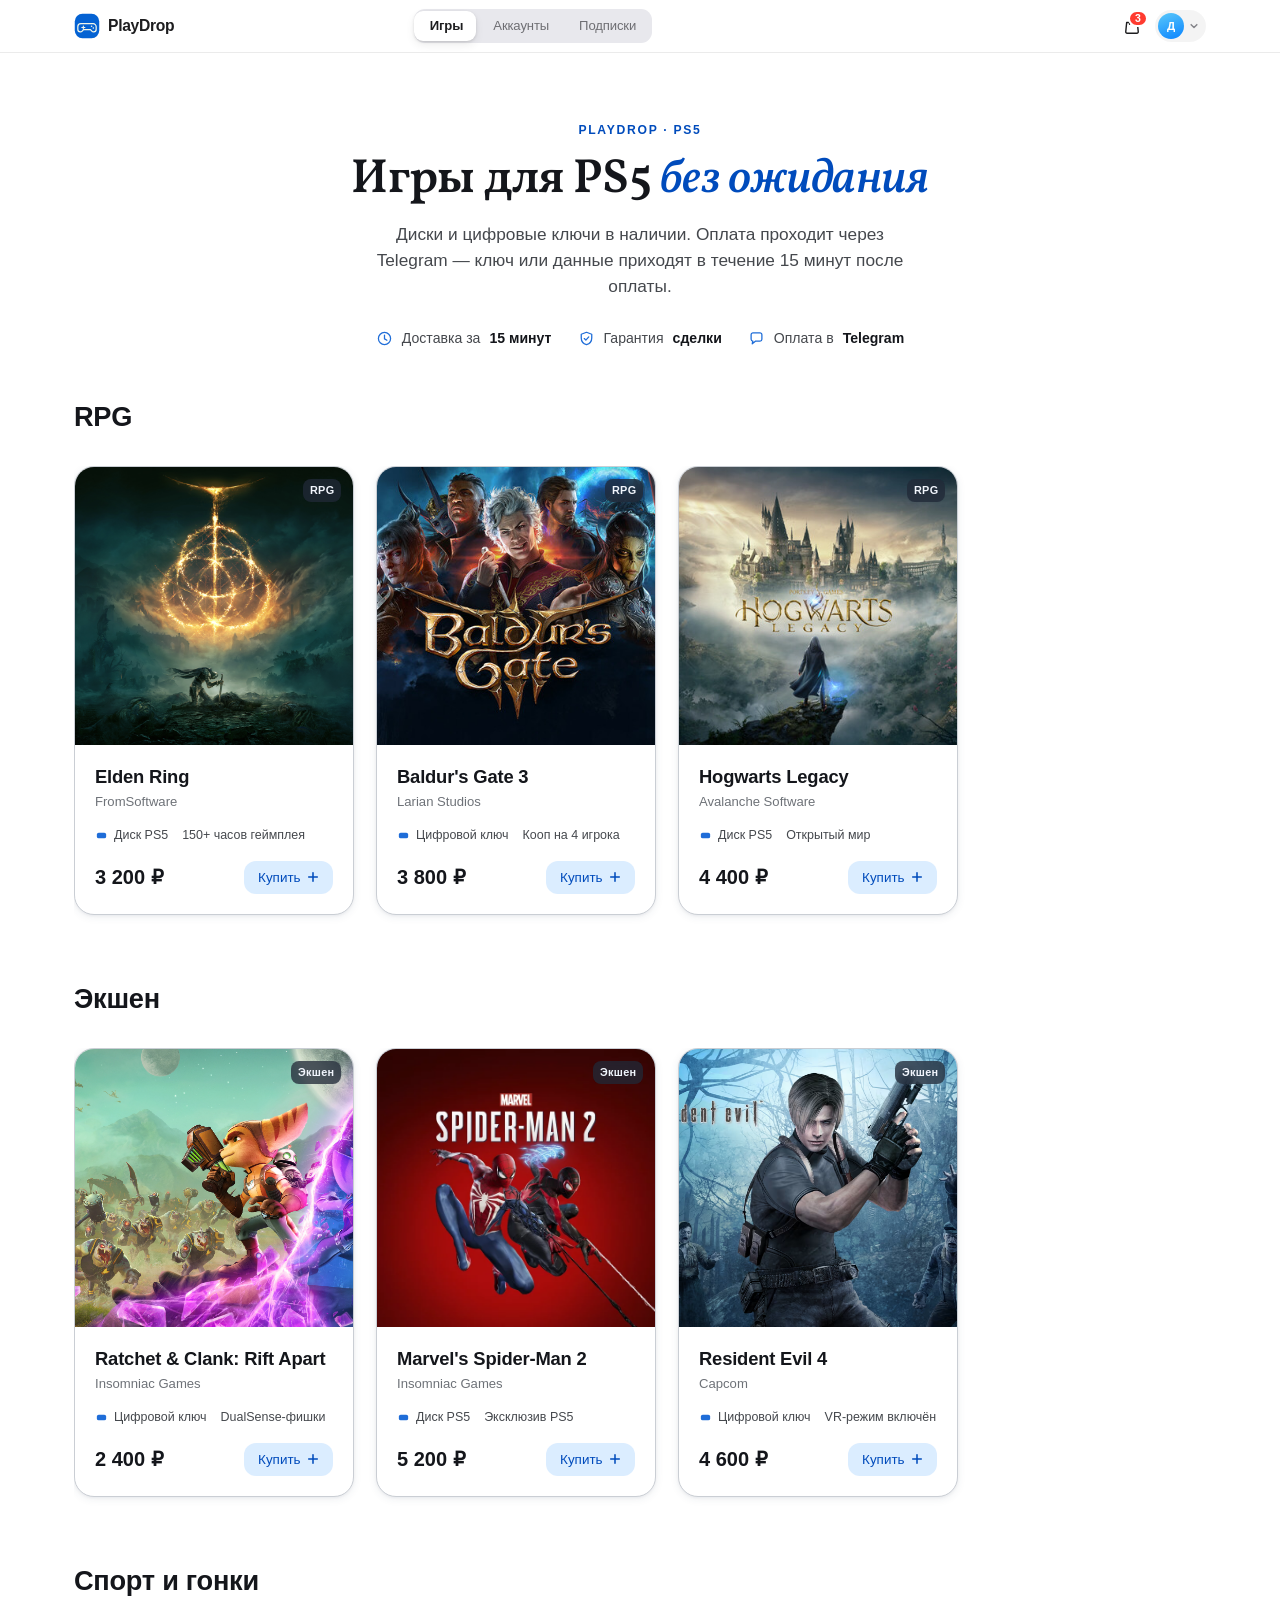
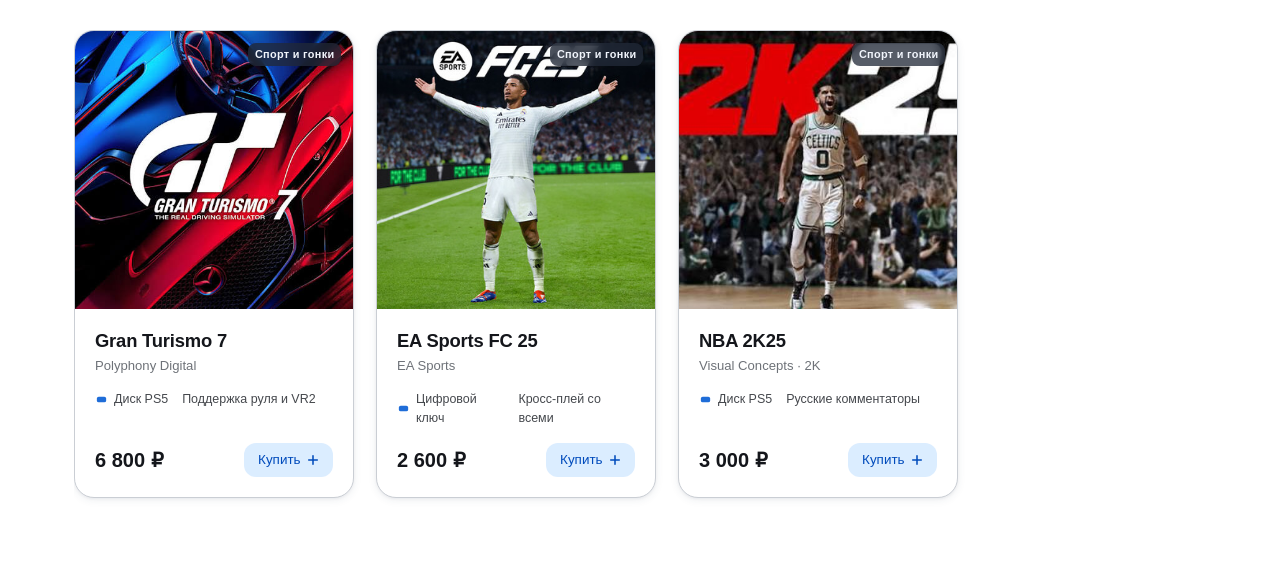
==== index.html @ cb1abe08 "Add section header to games tab" ====
<!doctype html>
<html lang="ru">
<head>
<meta charset="utf-8">
<meta name="viewport" content="width=device-width, initial-scale=1">
<title>PlayDrop · Игры для PS5 без ожидания</title>
<meta name="description" content="PlayDrop — магазин лицензионных игр для PS5. Ключ или диск в течение 15 минут после оплаты, уведомления о скидках в вишлисте, гарантия возврата 14 дней.">
<meta name="theme-color" content="#ffffff">
<meta name="color-scheme" content="light">
<meta name="viewport" content="width=device-width, initial-scale=1.0, maximum-scale=1.0, user-scalable=no">
<meta name="tg:viewport" content="width=device-width, initial-scale=1.0, maximum-scale=1.0, user-scalable=no">
<link rel="preconnect" href="https://fonts.googleapis.com">
<link rel="preconnect" href="https://fonts.gstatic.com" crossorigin>
<link href="https://fonts.googleapis.com/css2?family=Vollkorn:ital,wght@0,400;0,500;0,600;0,700;0,800;1,400;1,500;1,600&family=Hanken+Grotesk:wght@400;500;600;700;800&display=swap" rel="stylesheet">
<script src="https://telegram.org/js/telegram-web-app.js"></script>
<link rel="stylesheet" href="css/main.css">
<script>document.documentElement.classList.add('js')</script>
</head>
<body>

<!-- TOP BAR -->
<header class="navbar" id="topbar">
  <div class="navbar-inner">
    <a class="brand" href="#games">
      <svg class="brand-mark" width="30" height="30" viewBox="0 0 34 34" fill="none"><use href="#i-playdrop-0"/></svg>
      <span class="brand-name">PlayDrop</span>
    </a>

    <nav class="seg" aria-label="Разделы">
      <span class="seg-thumb" id="segThumb" aria-hidden="true"></span>
      <a href="#games" class="seg-opt is-on">Игры</a>
      <a href="#accounts" class="seg-opt">Аккаунты</a>
      <a href="#subscriptions" class="seg-opt">Подписки</a>
    </nav>

    <div class="navbar-actions">
      <button class="icon-btn" id="cartBtn" type="button" aria-label="Корзина" aria-expanded="false">
        <svg width="20" height="20" viewBox="0 0 24 24" fill="none"><use href="#i-nav-bag"/></svg>
        <span class="icon-badge" id="navCartCount">0</span>
      </button>
      <button class="avatar-btn" id="profileBtn" type="button" aria-label="Профиль" aria-expanded="false">
        <span class="avatar" id="navAvatar">—</span>
        <span class="avatar-caret" aria-hidden="true"><svg width="10" height="10" viewBox="0 0 12 12" fill="none"><use href="#i-nav-chevron"/></svg></span>
      </button>
    </div>
  </div>
</header>

<div class="scrim" id="scrim" aria-hidden="true"></div>

<!-- CART DRAWER -->
<aside class="drawer" id="cartDrawer" role="dialog" aria-modal="true" aria-label="Корзина" aria-hidden="true">
  <div class="drawer-head">
    <h2 class="drawer-title">Корзина</h2>
    <button class="icon-btn sm" id="cartClose" type="button" aria-label="Закрыть корзину">
      <svg width="16" height="16" viewBox="0 0 16 16" fill="none"><use href="#i-nav-x"/></svg>
    </button>
  </div>
  <div class="drawer-body">
    <div class="cart-list" id="cartList"></div>
  </div>
  <div class="drawer-foot">
    <div class="sum-row"><span>Товары <span id="sumCount"></span></span><span class="sr-v" id="sumSubtotal"></span></div>
    <div class="sum-row"><span>Комиссия сервиса</span><span class="sr-v" id="sumTax"></span></div>
    <div class="sum-divider"></div>
    <div class="sum-total"><span class="st-l">Итого</span><span class="st-v" id="sumTotal"></span></div>
    <button class="apple-btn" id="checkoutBtn" type="button">Оплатить</button>
    <p class="drawer-note">Оплата проходит через Telegram. Ключ или данные аккаунта придут в течение 15 минут.</p>
  </div>
</aside>

<!-- PROFILE SHEET -->
<aside class="sheet" id="profileSheet" role="dialog" aria-label="Профиль" aria-hidden="true">
  <div class="sheet-card">
    <div class="sheet-head">
      <span class="avatar lg" id="pfAvatar">—</span>
      <div class="sheet-id">
        <div class="sheet-name" id="pfName">Игрок</div>
        <div class="sheet-user" id="pfUsername">@username</div>
        <span class="pill-demo" id="pfDemo" hidden>Демо-режим</span>
      </div>
      <button class="icon-btn sm" id="profileClose" type="button" aria-label="Закрыть профиль">
        <svg width="16" height="16" viewBox="0 0 16 16" fill="none"><use href="#i-nav-x"/></svg>
      </button>
    </div>

    <div class="pf-tgid">
      <span class="pf-tg-l">Telegram ID</span>
      <b class="pf-tg-v" id="pfTgid">—</b>
    </div>
    <p class="pf-note" id="pfNote">Профиль создан автоматически по вашему Telegram ID — регистрация не нужна.</p>

    <div class="pf-grid">
      <div class="pf-cell"><span class="pf-cl">Заказы</span><b class="pf-cv" id="pfOrders">0</b></div>
      <div class="pf-cell"><span class="pf-cl">Избранное</span><b class="pf-cv" id="pfWish">0</b></div>
      <div class="pf-cell"><span class="pf-cl">Баланс</span><b class="pf-cv" id="pfBalance">0 ₽</b></div>
    </div>

    <div class="pf-menu">
      <button class="pf-row" type="button" data-pf="orders">
        <span class="pf-ic"><svg width="18" height="18" viewBox="0 0 24 24" fill="none"><use href="#i-nav-box"/></svg></span>
        <span class="pf-rt">Мои заказы</span>
        <svg class="pf-ch" width="14" height="14" viewBox="0 0 12 12" fill="none"><use href="#i-nav-chevron"/></svg>
      </button>
      <button class="pf-row" type="button" data-pf="wishlist">
        <span class="pf-ic"><svg width="18" height="18" viewBox="0 0 24 24" fill="none"><use href="#i-nav-heart"/></svg></span>
        <span class="pf-rt">Избранное</span>
        <span class="pf-badge" id="pfWishBadge">0</span>
        <svg class="pf-ch" width="14" height="14" viewBox="0 0 12 12" fill="none"><use href="#i-nav-chevron"/></svg>
      </button>
      <button class="pf-row" type="button" data-pf="settings">
        <span class="pf-ic"><svg width="18" height="18" viewBox="0 0 24 24" fill="none"><use href="#i-nav-gear"/></svg></span>
        <span class="pf-rt">Настройки</span>
        <svg class="pf-ch" width="14" height="14" viewBox="0 0 12 12" fill="none"><use href="#i-nav-chevron"/></svg>
      </button>
    </div>
  </div>
</aside>

<svg xmlns="http://www.w3.org/2000/svg" aria-hidden="true" style="display:none">
  <symbol id="i-playdrop-0" viewBox="0 0 34 34">
    <rect x="1" y="1" width="32" height="32" rx="10" fill="oklch(0.52 0.19 258)"/>
    <path d="M9 14c-2.2 0-4 1.8-4 4v3.3c0 1.9 1.5 3.4 3.3 3.4.9 0 1.8-.4 2.4-1.1l1.8-1.9h9l1.8 1.9c.6.7 1.5 1.1 2.4 1.1 1.8 0 3.3-1.5 3.3-3.4V18c0-2.2-1.8-4-4-4H9z" fill="none" stroke="oklch(0.97 0.02 120)" stroke-width="1.6" stroke-linejoin="round"/>
    <path d="M12.2 17v4M10.2 19h4" stroke="oklch(0.97 0.02 120)" stroke-width="1.4" stroke-linecap="round"/>
    <circle cx="23" cy="17.3" r="1" fill="oklch(0.97 0.02 120)"/>
    <circle cx="25.3" cy="19.6" r="1" fill="oklch(0.97 0.02 120)"/>
  </symbol>
  <symbol id="i-playdrop-1" viewBox="0 0 18 18">
    <circle cx="5.5" cy="5.5" r="2.3" fill="currentColor"/>
    <circle cx="12.5" cy="12.5" r="2.3" fill="currentColor"/>
    <path d="M13 4L4 14" stroke="currentColor" stroke-width="1.6" stroke-linecap="round"/>
  </symbol>
  <symbol id="i-playdrop-2" viewBox="0 0 14 14">
    <path d="M2 7l3.5 3.5L12 3" stroke="currentColor" stroke-width="2" stroke-linecap="round" stroke-linejoin="round"/>
  </symbol>
  <symbol id="i-playdrop-3" viewBox="0 0 14 14">
    <rect x="2" y="4" width="10" height="6" rx="2" fill="currentColor"/>
  </symbol>
  <symbol id="i-playdrop-4" viewBox="0 0 14 14">
    <circle cx="7" cy="7" r="2.6" fill="currentColor"/>
  </symbol>
  <symbol id="i-playdrop-5" viewBox="0 0 14 14">
    <path d="M7 2v10M2 7h10" stroke="currentColor" stroke-width="1.8" stroke-linecap="round"/>
  </symbol>
  <symbol id="i-playdrop-6" viewBox="0 0 14 14">
    <path d="M3 3l8 8M11 3l-8 8" stroke="currentColor" stroke-width="1.6" stroke-linecap="round"/>
  </symbol>

  <!-- SUBSCRIPTION LOGOS -->
  <symbol id="i-sub-essential" viewBox="0 0 48 48">
    <defs>
      <linearGradient id="g-sub-essential" x1="6" y1="4" x2="42" y2="44" gradientUnits="userSpaceOnUse">
        <stop offset="0" stop-color="#4aa3ff"/><stop offset="1" stop-color="#0a55cf"/>
      </linearGradient>
    </defs>
    <rect x="2" y="2" width="44" height="44" rx="13" fill="url(#g-sub-essential)"/>
    <path d="M21 13.5h6V21h7.5v6H27v7.5h-6V27h-7.5v-6H21z" fill="#fff"/>
  </symbol>

  <symbol id="i-sub-extra" viewBox="0 0 48 48">
    <defs>
      <linearGradient id="g-sub-extra" x1="6" y1="4" x2="42" y2="44" gradientUnits="userSpaceOnUse">
        <stop offset="0" stop-color="#37b3ff"/><stop offset="1" stop-color="#5b2bdb"/>
      </linearGradient>
    </defs>
    <rect x="2" y="2" width="44" height="44" rx="13" fill="url(#g-sub-extra)"/>
    <rect x="13" y="27" width="6.5" height="9" rx="3.25" fill="#fff" opacity=".62"/>
    <rect x="20.75" y="21" width="6.5" height="15" rx="3.25" fill="#fff" opacity=".84"/>
    <rect x="28.5" y="13" width="6.5" height="23" rx="3.25" fill="#fff"/>
  </symbol>

  <symbol id="i-sub-deluxe" viewBox="0 0 48 48">
    <defs>
      <linearGradient id="g-sub-deluxe" x1="6" y1="4" x2="42" y2="44" gradientUnits="userSpaceOnUse">
        <stop offset="0" stop-color="#8b5cf6"/><stop offset="1" stop-color="#c026a3"/>
      </linearGradient>
    </defs>
    <rect x="2" y="2" width="44" height="44" rx="13" fill="url(#g-sub-deluxe)"/>
    <path d="M22 11.5c.75 6.1 4.2 9.55 10.3 10.3-6.1.75-9.55 4.2-10.3 10.3-.75-6.1-4.2-9.55-10.3-10.3 6.1-.75 9.55-4.2 10.3-10.3z" fill="#fff"/>
    <path d="M35.5 26.5c.4 2.85 1.95 4.4 4.8 4.8-2.85.4-4.4 1.95-4.8 4.8-.4-2.85-1.95-4.4-4.8-4.8 2.85-.4 4.4-1.95 4.8-4.8z" fill="#fff" opacity=".55"/>
  </symbol>

  <symbol id="i-sub-ea" viewBox="0 0 48 48">
    <rect x="2" y="2" width="44" height="44" rx="13" fill="#101215"/>
    <text x="24.5" y="30.5" text-anchor="middle" font-family="Arial, Helvetica, sans-serif" font-size="16" font-weight="900" font-style="italic" fill="#fff" letter-spacing="-.5">EA</text>
  </symbol>

  <!-- SUBSCRIPTION UI ICONS -->
  <symbol id="i-sub-check" viewBox="0 0 20 20">
    <path d="M4 10.6l3.9 3.9L16 5.9" stroke="currentColor" stroke-width="2.2" stroke-linecap="round" stroke-linejoin="round"/>
  </symbol>
  <symbol id="i-sub-clock" viewBox="0 0 24 24">
    <circle cx="12" cy="12" r="8.6" stroke="currentColor" stroke-width="1.8" fill="none"/>
    <path d="M12 7.2v5.2l3.4 2.1" stroke="currentColor" stroke-width="1.8" stroke-linecap="round" fill="none"/>
  </symbol>
  <symbol id="i-sub-refresh" viewBox="0 0 24 24">
    <path d="M19.4 12a7.4 7.4 0 1 1-2.5-5.5" stroke="currentColor" stroke-width="1.8" fill="none" stroke-linecap="round"/>
    <path d="M19.6 4.2v4.6H15" stroke="currentColor" stroke-width="1.8" fill="none" stroke-linecap="round" stroke-linejoin="round"/>
  </symbol>
  <symbol id="i-sub-shield" viewBox="0 0 24 24">
    <path d="M12 3.2l7.4 2.8v5.3c0 4.3-2.9 8.1-7.4 9.4-4.5-1.3-7.4-5.1-7.4-9.4V6z" stroke="currentColor" stroke-width="1.8" fill="none" stroke-linejoin="round"/>
    <path d="M8.9 12.1l2.2 2.2 4.1-4.5" stroke="currentColor" stroke-width="1.8" fill="none" stroke-linecap="round" stroke-linejoin="round"/>
  </symbol>
  <symbol id="i-sub-chat" viewBox="0 0 24 24">
    <path d="M4.4 6.6A2.6 2.6 0 0 1 7 4h10a2.6 2.6 0 0 1 2.6 2.6v6.6A2.6 2.6 0 0 1 17 15.8h-6.6L6 19.6l.7-3.8H7a2.6 2.6 0 0 1-2.6-2.6z" stroke="currentColor" stroke-width="1.8" fill="none" stroke-linejoin="round"/>
  </symbol>

  <!-- NAV / UI ICONS -->
  <symbol id="i-nav-bag" viewBox="0 0 24 24">
    <path d="M5.6 7.8h12.8l1.1 11.1a1.6 1.6 0 0 1-1.6 1.75H6.1a1.6 1.6 0 0 1-1.6-1.75z" stroke="currentColor" stroke-width="1.7" fill="none" stroke-linejoin="round"/>
    <path d="M9.1 10V6.9a2.9 2.9 0 0 1 5.8 0V10" stroke="currentColor" stroke-width="1.7" fill="none" stroke-linecap="round"/>
  </symbol>
  <symbol id="i-nav-chevron" viewBox="0 0 12 12">
    <path d="M2.6 4.4L6 7.8l3.4-3.4" stroke="currentColor" stroke-width="1.8" fill="none" stroke-linecap="round" stroke-linejoin="round"/>
  </symbol>
  <symbol id="i-nav-x" viewBox="0 0 16 16">
    <path d="M3.6 3.6l8.8 8.8M12.4 3.6l-8.8 8.8" stroke="currentColor" stroke-width="1.8" fill="none" stroke-linecap="round"/>
  </symbol>
  <symbol id="i-nav-box" viewBox="0 0 24 24">
    <path d="M20.2 8.1v7.8a1.6 1.6 0 0 1-.85 1.41l-6.55 3.4a1.6 1.6 0 0 1-1.6 0l-6.55-3.4a1.6 1.6 0 0 1-.85-1.41V8.1" stroke="currentColor" stroke-width="1.7" fill="none" stroke-linecap="round" stroke-linejoin="round"/>
    <path d="M3.9 7.6L11.25 4a1.6 1.6 0 0 1 1.6 0l7.35 3.6a.9.9 0 0 1 0 1.64L12.85 13a1.6 1.6 0 0 1-1.6 0L3.9 9.24a.9.9 0 0 1 0-1.64z" stroke="currentColor" stroke-width="1.7" fill="none" stroke-linejoin="round"/>
  </symbol>
  <symbol id="i-nav-heart" viewBox="0 0 24 24">
    <path d="M12 20s-7.6-4.5-7.6-9.4A4.2 4.2 0 0 1 12 8a4.2 4.2 0 0 1 7.6 2.6c0 4.9-7.6 9.4-7.6 9.4z" stroke="currentColor" stroke-width="1.7" fill="none" stroke-linejoin="round"/>
  </symbol>
  <symbol id="i-nav-gear" viewBox="0 0 24 24">
    <circle cx="12" cy="12" r="3.1" stroke="currentColor" stroke-width="1.7" fill="none"/>
    <path d="M19.1 14.6a1.5 1.5 0 0 0 .3 1.65l.05.05a1.8 1.8 0 1 1-2.55 2.55l-.05-.05a1.5 1.5 0 0 0-1.65-.3 1.5 1.5 0 0 0-.91 1.37v.13a1.8 1.8 0 1 1-3.6 0v-.07a1.5 1.5 0 0 0-.98-1.37 1.5 1.5 0 0 0-1.65.3l-.05.05A1.8 1.8 0 1 1 5.47 16.4l.05-.05a1.5 1.5 0 0 0 .3-1.65 1.5 1.5 0 0 0-1.37-.91H4.3a1.8 1.8 0 1 1 0-3.6h.07a1.5 1.5 0 0 0 1.37-.98 1.5 1.5 0 0 0-.3-1.65l-.05-.05A1.8 1.8 0 1 1 7.95 4.95l.05.05a1.5 1.5 0 0 0 1.65.3h.07a1.5 1.5 0 0 0 .91-1.37V3.8a1.8 1.8 0 1 1 3.6 0v.07a1.5 1.5 0 0 0 .91 1.37 1.5 1.5 0 0 0 1.65-.3l.05-.05a1.8 1.8 0 1 1 2.55 2.55l-.05.05a1.5 1.5 0 0 0-.3 1.65v.07a1.5 1.5 0 0 0 1.37.91h.13a1.8 1.8 0 1 1 0 3.6h-.07a1.5 1.5 0 0 0-1.37.91z" stroke="currentColor" stroke-width="1.6" fill="none" stroke-linejoin="round"/>
  </symbol>
</svg>
 
<!-- CATALOG -->
<section class="sec" id="catalog">
  <div class="wrap">

    <div class="sec-head center">
      <span class="sec-tag">PlayDrop · PS5</span>
      <h2>Игры для PS5 <em>без ожидания</em></h2>
      <p>Диски и цифровые ключи в наличии. Оплата проходит через Telegram — ключ или данные приходят в течение 15 минут после оплаты.</p>
      <div class="sec-meta">
        <span class="hm-item"><svg width="17" height="17" viewBox="0 0 24 24" fill="none"><use href="#i-sub-clock"/></svg>Доставка за <b>15 минут</b></span>
        <span class="hm-item"><svg width="17" height="17" viewBox="0 0 24 24" fill="none"><use href="#i-sub-shield"/></svg>Гарантия <b>сделки</b></span>
        <span class="hm-item"><svg width="17" height="17" viewBox="0 0 24 24" fill="none"><use href="#i-sub-chat"/></svg>Оплата в <b>Telegram</b></span>
      </div>
    </div>

    <!-- RPG -->
    <div class="genre-section">
      <h3 class="genre-title">RPG</h3>
      <div class="catalog-grid">
        <article class="pcard reveal" data-catlight="low">
          <div class="pcard-media"><img src="assets/images/games/Elden%20Ring.png" width="440" height="440" alt="Elden Ring" loading="lazy"><span class="light-badge">RPG</span></div>
          <div class="pcard-body">
            <h3>Elden Ring</h3><div class="pcard-latin">FromSoftware</div>
            <div class="pcard-spec"><span class="spec-bit"><svg width="13" height="13" viewBox="0 0 14 14" fill="none"><use href="#i-playdrop-3"/></svg>Диск PS5</span><span class="spec-bit">150+ часов геймплея</span></div>
            <div class="pcard-foot"><div class="price">3 200 ₽</div><button class="add-btn" data-add data-id="eldenring" data-name="Elden Ring" data-latin="FromSoftware" data-price="3200" data-img="eldenring" data-light="low">Купить <svg width="12" height="12" viewBox="0 0 14 14" fill="none"><use href="#i-playdrop-5"/></svg></button></div>
          </div>
        </article>
        <article class="pcard reveal" data-catlight="low">
          <div class="pcard-media"><img src="assets/images/games/Baldur's%20Gate3.png" width="440" height="440" alt="Baldur's Gate 3" loading="lazy"><span class="light-badge">RPG</span></div>
          <div class="pcard-body">
            <h3>Baldur's Gate 3</h3><div class="pcard-latin">Larian Studios</div>
            <div class="pcard-spec"><span class="spec-bit"><svg width="13" height="13" viewBox="0 0 14 14" fill="none"><use href="#i-playdrop-3"/></svg>Цифровой ключ</span><span class="spec-bit">Кооп на 4 игрока</span></div>
            <div class="pcard-foot"><div class="price">3 800 ₽</div><button class="add-btn" data-add data-id="baldursgate" data-name="Baldur's Gate 3" data-latin="Larian Studios" data-price="3800" data-img="baldursgate" data-light="low">Купить <svg width="12" height="12" viewBox="0 0 14 14" fill="none"><use href="#i-playdrop-5"/></svg></button></div>
          </div>
        </article>
        <article class="pcard reveal" data-catlight="low">
          <div class="pcard-media"><img src="assets/images/games/Hogwarts%20Legacy.png" width="440" height="440" alt="Hogwarts Legacy" loading="lazy"><span class="light-badge">RPG</span></div>
          <div class="pcard-body">
            <h3>Hogwarts Legacy</h3><div class="pcard-latin">Avalanche Software</div>
            <div class="pcard-spec"><span class="spec-bit"><svg width="13" height="13" viewBox="0 0 14 14" fill="none"><use href="#i-playdrop-3"/></svg>Диск PS5</span><span class="spec-bit">Открытый мир</span></div>
            <div class="pcard-foot"><div class="price">4 400 ₽</div><button class="add-btn" data-add data-id="hogwarts" data-name="Hogwarts Legacy" data-latin="Avalanche Software" data-price="4400" data-img="hogwarts" data-light="low">Купить <svg width="12" height="12" viewBox="0 0 14 14" fill="none"><use href="#i-playdrop-5"/></svg></button></div>
          </div>
        </article>
      </div>
    </div>
 
    <!-- Экшен -->
    <div class="genre-section">
      <h3 class="genre-title">Экшен</h3>
      <div class="catalog-grid">
      <article class="pcard reveal" data-catlight="medium">
        <div class="pcard-media"><img src="assets/images/games/Ratchet%20Clank.png" width="440" height="440" alt="Ratchet &amp; Clank: Rift Apart" loading="lazy"><span class="light-badge">Экшен</span></div>
        <div class="pcard-body">
          <h3>Ratchet &amp; Clank: Rift Apart</h3><div class="pcard-latin">Insomniac Games</div>
          <div class="pcard-spec"><span class="spec-bit"><svg width="13" height="13" viewBox="0 0 14 14" fill="none"><use href="#i-playdrop-3"/></svg>Цифровой ключ</span><span class="spec-bit">DualSense-фишки</span></div>
          <div class="pcard-foot"><div class="price">2 400 ₽</div><button class="add-btn" data-add data-id="riftapart" data-name="Ratchet &amp; Clank: Rift Apart" data-latin="Insomniac Games" data-price="2400" data-img="riftapart" data-light="medium">Купить <svg width="12" height="12" viewBox="0 0 14 14" fill="none"><use href="#i-playdrop-5"/></svg></button></div>
        </div>
      </article>
      <article class="pcard reveal" data-catlight="medium">
        <div class="pcard-media"><img src="assets/images/games/Spider-man%202.png" width="440" height="440" alt="Marvel's Spider-Man 2" loading="lazy"><span class="light-badge">Экшен</span></div>
        <div class="pcard-body">
          <h3>Marvel's Spider-Man 2</h3><div class="pcard-latin">Insomniac Games</div>
          <div class="pcard-spec"><span class="spec-bit"><svg width="13" height="13" viewBox="0 0 14 14" fill="none"><use href="#i-playdrop-3"/></svg>Диск PS5</span><span class="spec-bit">Эксклюзив PS5</span></div>
          <div class="pcard-foot"><div class="price">5 200 ₽</div><button class="add-btn" data-add data-id="spiderman" data-name="Marvel's Spider-Man 2" data-latin="Insomniac Games" data-price="5200" data-img="spiderman" data-light="medium">Купить <svg width="12" height="12" viewBox="0 0 14 14" fill="none"><use href="#i-playdrop-5"/></svg></button></div>
        </div>
      </article>
      <article class="pcard reveal" data-catlight="medium">
        <div class="pcard-media"><img src="assets/images/games/Resident-evil%204.png" width="440" height="440" alt="Resident Evil 4" loading="lazy"><span class="light-badge">Экшен</span></div>
        <div class="pcard-body">
          <h3>Resident Evil 4</h3><div class="pcard-latin">Capcom</div>
          <div class="pcard-spec"><span class="spec-bit"><svg width="13" height="13" viewBox="0 0 14 14" fill="none"><use href="#i-playdrop-3"/></svg>Цифровой ключ</span><span class="spec-bit">VR-режим включён</span></div>
          <div class="pcard-foot"><div class="price">4 600 ₽</div><button class="add-btn" data-add data-id="residentevil4" data-name="Resident Evil 4" data-latin="Capcom" data-price="4600" data-img="residentevil4" data-light="medium">Купить <svg width="12" height="12" viewBox="0 0 14 14" fill="none"><use href="#i-playdrop-5"/></svg></button></div>
        </div>
      </article>
      </div>
    </div>
 
    <!-- Спорт и гонки -->
    <div class="genre-section">
      <h3 class="genre-title">Спорт и гонки</h3>
      <div class="catalog-grid">
      <article class="pcard reveal" data-catlight="bright">
        <div class="pcard-media"><img src="assets/images/games/Gran-Turismo%207.png" width="440" height="440" alt="Gran Turismo 7" loading="lazy"><span class="light-badge">Спорт и гонки</span></div>
        <div class="pcard-body">
          <h3>Gran Turismo 7</h3><div class="pcard-latin">Polyphony Digital</div>
          <div class="pcard-spec"><span class="spec-bit"><svg width="13" height="13" viewBox="0 0 14 14" fill="none"><use href="#i-playdrop-3"/></svg>Диск PS5</span><span class="spec-bit">Поддержка руля и VR2</span></div>
          <div class="pcard-foot"><div class="price">6 800 ₽</div><button class="add-btn" data-add data-id="granturismo" data-name="Gran Turismo 7" data-latin="Polyphony Digital" data-price="6800" data-img="granturismo" data-light="bright">Купить <svg width="12" height="12" viewBox="0 0 14 14" fill="none"><use href="#i-playdrop-5"/></svg></button></div>
        </div>
      </article>
      <article class="pcard reveal" data-catlight="bright">
        <div class="pcard-media"><img src="assets/images/games/Fc%2025.png" width="440" height="440" alt="EA Sports FC 25" loading="lazy"><span class="light-badge">Спорт и гонки</span></div>
        <div class="pcard-body">
          <h3>EA Sports FC 25</h3><div class="pcard-latin">EA Sports</div>
          <div class="pcard-spec"><span class="spec-bit"><svg width="13" height="13" viewBox="0 0 14 14" fill="none"><use href="#i-playdrop-3"/></svg>Цифровой ключ</span><span class="spec-bit">Кросс-плей со всеми</span></div>
          <div class="pcard-foot"><div class="price">2 600 ₽</div><button class="add-btn" data-add data-id="eafc25" data-name="EA Sports FC 25" data-latin="EA Sports" data-price="2600" data-img="eafc25" data-light="bright">Купить <svg width="12" height="12" viewBox="0 0 14 14" fill="none"><use href="#i-playdrop-5"/></svg></button></div>
        </div>
      </article>
      <article class="pcard reveal" data-catlight="bright">
        <div class="pcard-media"><img src="assets/images/games/NBA%202K25.png" width="440" height="440" alt="NBA 2K25" loading="lazy"><span class="light-badge">Спорт и гонки</span></div>
        <div class="pcard-body">
          <h3>NBA 2K25</h3><div class="pcard-latin">Visual Concepts · 2K</div>
          <div class="pcard-spec"><span class="spec-bit"><svg width="13" height="13" viewBox="0 0 14 14" fill="none"><use href="#i-playdrop-3"/></svg>Диск PS5</span><span class="spec-bit">Русские комментаторы</span></div>
          <div class="pcard-foot"><div class="price">3 000 ₽</div><button class="add-btn" data-add data-id="nba2k25" data-name="NBA 2K25" data-latin="Visual Concepts" data-price="3000" data-img="nba2k25" data-light="bright">Купить <svg width="12" height="12" viewBox="0 0 14 14" fill="none"><use href="#i-playdrop-5"/></svg></button></div>
        </div>
      </article>
      </div>
    </div>
  </div>
</section>

<!-- ACCOUNTS -->
<section class="sec" id="accounts" hidden>
  <div class="wrap">
    <div class="sec-head center">
      <h2>Аккаунты PS5</h2>
      <p>Чистые аккаунты PS5 без игр. Мгновенная доставка данных после оплаты.</p>
    </div>

    <!-- Индия -->
    <div class="country-section">
      <div class="country-header">
        <span class="country-flag">🇮🇳</span>
        <h3 class="country-title">Индия</h3>
        <span class="country-badge">Лучшие цены</span>
      </div>
      <div class="catalog-grid">
        <article class="pcard reveal" data-country="india" data-kind="Аккаунт">
          <div class="pcard-media">
            <div class="account-icon">🎮</div>
            <span class="account-badge">Чистый аккаунт</span>
          </div>
          <div class="pcard-body">
            <h3>Премиум аккаунт</h3>
            <div class="pcard-latin">Без игр</div>
            <div class="pcard-spec">
              <span class="spec-bit"><svg width="13" height="13" viewBox="0 0 14 14" fill="none"><use href="#i-playdrop-4"/></svg>Основной аккаунт</span>
              <span class="spec-bit">Без бана</span>
            </div>
            <div class="pcard-foot">
              <div class="price">1 200 ₽</div>
              <button class="add-btn" data-add data-id="india-premium" data-name="Премиум аккаунт Индия" data-latin="Без игр" data-price="1200" data-img="eldenring" data-country="india" data-kind="Аккаунт">Купить <svg width="12" height="12" viewBox="0 0 14 14" fill="none"><use href="#i-playdrop-5"/></svg></button>
            </div>
          </div>
        </article>
        <article class="pcard reveal" data-country="india" data-kind="Аккаунт">
          <div class="pcard-media">
            <div class="account-icon">🎮</div>
            <span class="account-badge">Чистый аккаунт</span>
          </div>
          <div class="pcard-body">
            <h3>Стандарт аккаунт</h3>
            <div class="pcard-latin">Без игр</div>
            <div class="pcard-spec">
              <span class="spec-bit"><svg width="13" height="13" viewBox="0 0 14 14" fill="none"><use href="#i-playdrop-4"/></svg>Основной аккаунт</span>
              <span class="spec-bit">Гарантия 30 дней</span>
            </div>
            <div class="pcard-foot">
              <div class="price">800 ₽</div>
              <button class="add-btn" data-add data-id="india-standard" data-name="Стандарт аккаунт Индия" data-latin="Без игр" data-price="800" data-img="spiderman" data-country="india" data-kind="Аккаунт">Купить <svg width="12" height="12" viewBox="0 0 14 14" fill="none"><use href="#i-playdrop-5"/></svg></button>
            </div>
          </div>
        </article>
      </div>
    </div>

    <!-- США -->
    <div class="country-section">
      <div class="country-header">
        <span class="country-flag">🇺🇸</span>
        <h3 class="country-title">США</h3>
        <span class="country-badge">Максимальный выбор</span>
      </div>
      <div class="catalog-grid">
        <article class="pcard reveal" data-country="usa" data-kind="Аккаунт">
          <div class="pcard-media">
            <div class="account-icon">🎮</div>
            <span class="account-badge">Чистый аккаунт</span>
          </div>
          <div class="pcard-body">
            <h3>Ультима аккаунт</h3>
            <div class="pcard-latin">Без игр</div>
            <div class="pcard-spec">
              <span class="spec-bit"><svg width="13" height="13" viewBox="0 0 14 14" fill="none"><use href="#i-playdrop-4"/></svg>Основной аккаунт</span>
              <span class="spec-bit">PS Plus Extra</span>
            </div>
            <div class="pcard-foot">
              <div class="price">2 500 ₽</div>
              <button class="add-btn" data-add data-id="usa-ultima" data-name="Ультима аккаунт США" data-latin="Без игр" data-price="2500" data-img="baldursgate" data-country="usa" data-kind="Аккаунт">Купить <svg width="12" height="12" viewBox="0 0 14 14" fill="none"><use href="#i-playdrop-5"/></svg></button>
            </div>
          </div>
        </article>
        <article class="pcard reveal" data-country="usa" data-kind="Аккаунт">
          <div class="pcard-media">
            <div class="account-icon">🎮</div>
            <span class="account-badge">Чистый аккаунт</span>
          </div>
          <div class="pcard-body">
            <h3>Профи аккаунт</h3>
            <div class="pcard-latin">Без игр</div>
            <div class="pcard-spec">
              <span class="spec-bit"><svg width="13" height="13" viewBox="0 0 14 14" fill="none"><use href="#i-playdrop-4"/></svg>Основной аккаунт</span>
              <span class="spec-bit">Гарантия 60 дней</span>
            </div>
            <div class="pcard-foot">
              <div class="price">1 800 ₽</div>
              <button class="add-btn" data-add data-id="usa-pro" data-name="Профи аккаунт США" data-latin="Без игр" data-price="1800" data-img="residentevil4" data-country="usa" data-kind="Аккаунт">Купить <svg width="12" height="12" viewBox="0 0 14 14" fill="none"><use href="#i-playdrop-5"/></svg></button>
            </div>
          </div>
        </article>
      </div>
    </div>

    <!-- Турция -->
    <div class="country-section">
      <div class="country-header">
        <span class="country-flag">🇹🇷</span>
        <h3 class="country-title">Турция</h3>
        <span class="country-badge">Выгодные цены</span>
      </div>
      <div class="catalog-grid">
        <article class="pcard reveal" data-country="turkey" data-kind="Аккаунт">
          <div class="pcard-media">
            <div class="account-icon">🎮</div>
            <span class="account-badge">Чистый аккаунт</span>
          </div>
          <div class="pcard-body">
            <h3>Голд аккаунт</h3>
            <div class="pcard-latin">Без игр</div>
            <div class="pcard-spec">
              <span class="spec-bit"><svg width="13" height="13" viewBox="0 0 14 14" fill="none"><use href="#i-playdrop-4"/></svg>Основной аккаунт</span>
              <span class="spec-bit">Без привязки</span>
            </div>
            <div class="pcard-foot">
              <div class="price">1 500 ₽</div>
              <button class="add-btn" data-add data-id="turkey-gold" data-name="Голд аккаунт Турция" data-latin="Без игр" data-price="1500" data-img="granturismo" data-country="turkey" data-kind="Аккаунт">Купить <svg width="12" height="12" viewBox="0 0 14 14" fill="none"><use href="#i-playdrop-5"/></svg></button>
            </div>
          </div>
        </article>
        <article class="pcard reveal" data-country="turkey" data-kind="Аккаунт">
          <div class="pcard-media">
            <div class="account-icon">🎮</div>
            <span class="account-badge">Чистый аккаунт</span>
          </div>
          <div class="pcard-body">
            <h3>Базик аккаунт</h3>
            <div class="pcard-latin">Без игр</div>
            <div class="pcard-spec">
              <span class="spec-bit"><svg width="13" height="13" viewBox="0 0 14 14" fill="none"><use href="#i-playdrop-4"/></svg>Основной аккаунт</span>
              <span class="spec-bit">Гарантия 14 дней</span>
            </div>
            <div class="pcard-foot">
              <div class="price">900 ₽</div>
              <button class="add-btn" data-add data-id="turkey-basic" data-name="Базик аккаунт Турция" data-latin="Без игр" data-price="900" data-img="eafc25" data-country="turkey" data-kind="Аккаунт">Купить <svg width="12" height="12" viewBox="0 0 14 14" fill="none"><use href="#i-playdrop-5"/></svg></button>
            </div>
          </div>
        </article>
      </div>
    </div>

    <!-- Польша -->
    <div class="country-section">
      <div class="country-header">
        <span class="country-flag">🇵🇱</span>
        <h3 class="country-title">Польша</h3>
        <span class="country-badge">Европейский регион</span>
      </div>
      <div class="catalog-grid">
        <article class="pcard reveal" data-country="poland" data-kind="Аккаунт">
          <div class="pcard-media">
            <div class="account-icon">🎮</div>
            <span class="account-badge">Чистый аккаунт</span>
          </div>
          <div class="pcard-body">
            <h3>Евро аккаунт</h3>
            <div class="pcard-latin">Без игр</div>
            <div class="pcard-spec">
              <span class="spec-bit"><svg width="13" height="13" viewBox="0 0 14 14" fill="none"><use href="#i-playdrop-4"/></svg>Основной аккаунт</span>
              <span class="spec-bit">Полный доступ</span>
            </div>
            <div class="pcard-foot">
              <div class="price">2 000 ₽</div>
              <button class="add-btn" data-add data-id="poland-euro" data-name="Евро аккаунт Польша" data-latin="Без игр" data-price="2000" data-img="hogwarts" data-country="poland" data-kind="Аккаунт">Купить <svg width="12" height="12" viewBox="0 0 14 14" fill="none"><use href="#i-playdrop-5"/></svg></button>
            </div>
          </div>
        </article>
        <article class="pcard reveal" data-country="poland" data-kind="Аккаунт">
          <div class="pcard-media">
            <div class="account-icon">🎮</div>
            <span class="account-badge">Чистый аккаунт</span>
          </div>
          <div class="pcard-body">
            <h3>Старт аккаунт</h3>
            <div class="pcard-latin">Без игр</div>
            <div class="pcard-spec">
              <span class="spec-bit"><svg width="13" height="13" viewBox="0 0 14 14" fill="none"><use href="#i-playdrop-4"/></svg>Основной аккаунт</span>
              <span class="spec-bit">Гарантия 45 дней</span>
            </div>
            <div class="pcard-foot">
              <div class="price">1 100 ₽</div>
              <button class="add-btn" data-add data-id="poland-start" data-name="Старт аккаунт Польша" data-latin="Без игр" data-price="1100" data-img="nba2k25" data-country="poland" data-kind="Аккаунт">Купить <svg width="12" height="12" viewBox="0 0 14 14" fill="none"><use href="#i-playdrop-5"/></svg></button>
            </div>
          </div>
        </article>
      </div>
    </div>
  </div>
</section>

<!-- SUBSCRIPTIONS -->
<section class="sec sec-subs" id="subscriptions" hidden>
  <div class="wrap">

    <div class="sec-head center">
      <span class="sub-eyebrow">PlayDrop Plus</span>
      <h2>Подписки PS5</h2>
      <p>Все уровни PS Plus и EA Play. Активируем подписку на ваш аккаунт в течение 15 минут после оплаты.</p>
    </div>

    <div class="sub-switch" id="subSwitch" role="tablist" aria-label="Срок подписки">
      <button class="sub-opt" type="button" role="tab" data-term="1" aria-selected="false">1 месяц</button>
      <button class="sub-opt" type="button" role="tab" data-term="3" aria-selected="false">3 месяца</button>
      <button class="sub-opt on" type="button" role="tab" data-term="12" aria-selected="true">12 месяцев<span class="sub-opt-save">−20%</span></button>
    </div>

    <div class="sub-grid">

      <article class="sub-card reveal" data-p1="1200" data-p3="3300" data-p12="11500">
        <div class="sub-card-head">
          <span class="sub-logo"><svg width="52" height="52" viewBox="0 0 48 48" fill="none" role="img" aria-label="PS Plus Essential"><use href="#i-sub-essential"/></svg></span>
          <span class="sub-chip">Базовый</span>
        </div>
        <h3>PS Plus Essential</h3>
        <p class="sub-desc">Ежемесячная ротация из двух игр, скидки в PlayStation Store и облачные сохранения.</p>
        <div class="sub-price">
          <span class="sub-val" data-sub-val>11 500 ₽</span>
          <span class="sub-per" data-sub-per>958 ₽ в месяц при оплате за 12 мес.</span>
        </div>
        <div class="sub-save" data-sub-save>Выгода 2 900 ₽ против помесячной оплаты</div>
        <ul class="sub-feats">
          <li><svg width="18" height="18" viewBox="0 0 20 20" fill="none"><use href="#i-sub-check"/></svg>2 игры каждый месяц по ротации</li>
          <li><svg width="18" height="18" viewBox="0 0 20 20" fill="none"><use href="#i-sub-check"/></svg>Скидки до 70% в PlayStation Store</li>
          <li><svg width="18" height="18" viewBox="0 0 20 20" fill="none"><use href="#i-sub-check"/></svg>Онлайн-мультиплеер и облачные сохранения</li>
          <li><svg width="18" height="18" viewBox="0 0 20 20" fill="none"><use href="#i-sub-check"/></svg>Активация за 15 минут</li>
        </ul>
        <button class="sub-btn" data-add data-id="psplus-essential" data-name="PS Plus Essential" data-latin="12 месяцев" data-price="11500" data-kind="Подписка" data-ico="🕹">Оформить</button>
      </article>

      <article class="sub-card pop reveal" data-p1="2400" data-p3="6500" data-p12="23000">
        <span class="sub-ribbon">Популярный</span>
        <div class="sub-card-head">
          <span class="sub-logo"><svg width="52" height="52" viewBox="0 0 48 48" fill="none" role="img" aria-label="PS Plus Extra"><use href="#i-sub-extra"/></svg></span>
          <span class="sub-chip">Оптимальный</span>
        </div>
        <h3>PS Plus Extra</h3>
        <p class="sub-desc">Всё из Essential плюс большая библиотека классических игр PS4 и PS5 и облачный стриминг.</p>
        <div class="sub-price">
          <span class="sub-val" data-sub-val>23 000 ₽</span>
          <span class="sub-per" data-sub-per>1 917 ₽ в месяц при оплате за 12 мес.</span>
        </div>
        <div class="sub-save" data-sub-save>Выгода 5 800 ₽ против помесячной оплаты</div>
        <ul class="sub-feats">
          <li><svg width="18" height="18" viewBox="0 0 20 20" fill="none"><use href="#i-sub-check"/></svg>Всё из уровня Essential</li>
          <li><svg width="18" height="18" viewBox="0 0 20 20" fill="none"><use href="#i-sub-check"/></svg>100+ игр каталога PS4 и PS5</li>
          <li><svg width="18" height="18" viewBox="0 0 20 20" fill="none"><use href="#i-sub-check"/></svg>Загрузка в облако и стриминг с PS5</li>
          <li><svg width="18" height="18" viewBox="0 0 20 20" fill="none"><use href="#i-sub-check"/></svg>Эксклюзивные скидки для подписчиков</li>
        </ul>
        <button class="sub-btn" data-add data-id="psplus-extra" data-name="PS Plus Extra" data-latin="12 месяцев" data-price="23000" data-kind="Подписка" data-ico="🕹">Оформить</button>
      </article>

      <article class="sub-card reveal" data-p1="3000" data-p3="8100" data-p12="28800">
        <div class="sub-card-head">
          <span class="sub-logo"><svg width="52" height="52" viewBox="0 0 48 48" fill="none" role="img" aria-label="PS Plus Deluxe"><use href="#i-sub-deluxe"/></svg></span>
          <span class="sub-chip">Максимум</span>
        </div>
        <h3>PS Plus Deluxe</h3>
        <p class="sub-desc">Всё из Extra плюс классика PS1, PS2 и PSP, пробные версии до релиза и стриминг всего каталога.</p>
        <div class="sub-price">
          <span class="sub-val" data-sub-val>28 800 ₽</span>
          <span class="sub-per" data-sub-per>2 400 ₽ в месяц при оплате за 12 мес.</span>
        </div>
        <div class="sub-save" data-sub-save>Выгода 7 200 ₽ против помесячной оплаты</div>
        <ul class="sub-feats">
          <li><svg width="18" height="18" viewBox="0 0 20 20" fill="none"><use href="#i-sub-check"/></svg>Всё из уровня Extra</li>
          <li><svg width="18" height="18" viewBox="0 0 20 20" fill="none"><use href="#i-sub-check"/></svg>Каталог классики PS1, PS2 и PSP</li>
          <li><svg width="18" height="18" viewBox="0 0 20 20" fill="none"><use href="#i-sub-check"/></svg>Пробный запуск новинок за 2–3 часа до релиза</li>
          <li><svg width="18" height="18" viewBox="0 0 20 20" fill="none"><use href="#i-sub-check"/></svg>Скидки 70% в дни распродаж каталога</li>
        </ul>
        <button class="sub-btn" data-add data-id="psplus-deluxe" data-name="PS Plus Deluxe" data-latin="12 месяцев" data-price="28800" data-kind="Подписка" data-ico="🕹">Оформить</button>
      </article>

    </div>

    <div class="sub-wide reveal" data-p1="900" data-p3="2400" data-p12="8600">
      <div class="sub-wide-copy">
        <div class="sub-wide-head">
          <span class="sub-logo"><svg width="64" height="64" viewBox="0 0 48 48" fill="none" role="img" aria-label="EA Play"><use href="#i-sub-ea"/></svg></span>
          <div>
            <h3>EA Play</h3>
            <span class="sub-chip alt">Библиотека EA на PS5</span>
          </div>
        </div>
        <p class="sub-desc">Тысячи игр от Electronic Arts на одной подписке: спорт, симуляторы и шутеры, а также ранний доступ к EA SPORTS FC.</p>
        <ul class="sub-feats cols">
          <li><svg width="18" height="18" viewBox="0 0 20 20" fill="none"><use href="#i-sub-check"/></svg>1000+ игр в библиотеке EA</li>
          <li><svg width="18" height="18" viewBox="0 0 20 20" fill="none"><use href="#i-sub-check"/></svg>Ранний доступ к EA SPORTS FC</li>
          <li><svg width="18" height="18" viewBox="0 0 20 20" fill="none"><use href="#i-sub-check"/></svg>Игры по подписке без загрузки</li>
          <li><svg width="18" height="18" viewBox="0 0 20 20" fill="none"><use href="#i-sub-check"/></svg>Пробные версии новинок на 10 часов</li>
          <li><svg width="18" height="18" viewBox="0 0 20 20" fill="none"><use href="#i-sub-check"/></svg>Очки и скидки в EA Play Rewards</li>
          <li><svg width="18" height="18" viewBox="0 0 20 20" fill="none"><use href="#i-sub-check"/></svg>Кросс-плей с ПК и мобильными</li>
        </ul>
      </div>
      <div class="sub-wide-buy">
        <div class="sub-price">
          <span class="sub-val" data-sub-val>8 600 ₽</span>
          <span class="sub-per" data-sub-per>717 ₽ в месяц при оплате за 12 мес.</span>
        </div>
        <div class="sub-save" data-sub-save>Выгода 2 200 ₽ против помесячной оплаты</div>
        <button class="sub-btn" data-add data-id="ea-play" data-name="EA Play" data-latin="12 месяцев" data-price="8600" data-kind="Подписка" data-ico="⚽">Оформить подписку</button>
        <p class="sub-fine">Активируем на вашем аккаунте PS5 в течение 15 минут после оплаты</p>
      </div>
    </div>

    <ul class="sub-perks">
      <li class="sub-perk">
        <span class="sub-perk-ic"><svg width="22" height="22" viewBox="0 0 24 24" fill="none"><use href="#i-sub-clock"/></svg></span>
        <b>Активация за 15 минут</b>
        <span>Данные для входа приходят сразу после оплаты</span>
      </li>
      <li class="sub-perk">
        <span class="sub-perk-ic"><svg width="22" height="22" viewBox="0 0 24 24" fill="none"><use href="#i-sub-refresh"/></svg></span>
        <b>Продление в один клик</b>
        <span>Не нужно каждый раз искать продавца и вводить данные</span>
      </li>
      <li class="sub-perk">
        <span class="sub-perk-ic"><svg width="22" height="22" viewBox="0 0 24 24" fill="none"><use href="#i-sub-shield"/></svg></span>
        <b>Гарантия возврата 14 дней</b>
        <span>Если подписка не активировалась — возвращаем оплату</span>
      </li>
      <li class="sub-perk">
        <span class="sub-perk-ic"><svg width="22" height="22" viewBox="0 0 24 24" fill="none"><use href="#i-sub-chat"/></svg></span>
        <b>Поддержка 24/7</b>
        <span>Поможем с активацией и продлением в Telegram</span>
      </li>
    </ul>

  </div>
</section>

<!-- JavaScript Modules -->
  <script src="js/main.js"></script>
  <script src="js/user.js"></script>
  <script src="js/cart.js"></script>
  <script src="js/cart-drawer.js"></script>
  <script src="js/profile.js"></script>
  <script src="js/subscriptions.js"></script>
  <script src="js/telegram.js"></script>

</body>
</html>
---- css/main.css ----
:root{
  color-scheme:light;
  --ink: oklch(0.20 0.01 262);
  --ink-soft: oklch(0.40 0.01 260);
  --ink-faint: oklch(0.55 0.01 258);
  --paper: #ffffff;
  --paper-2: #f5f5f7;
  --paper-3: #f5f5f7;
  --card: #ffffff;
  --line: oklch(0.85 0.01 258);
  --line-soft: oklch(0.90 0.01 258);
  --accent: oklch(0.55 0.18 258);
  --accent-strong: oklch(0.45 0.19 260);
  --accent-deep: oklch(0.35 0.15 262);
  --accent-tint: oklch(0.94 0.04 258);
  --accent-tint-2: oklch(0.89 0.06 258);
  --ember: oklch(0.42 0.14 300);
  --ember-tint: oklch(0.90 0.035 300);
  --clay: oklch(0.62 0.17 320);
  --flame: oklch(0.68 0.19 25);
  --sun: oklch(0.80 0.11 85);
  --shadow-sm: 0 2px 8px oklch(0.35 0.05 260 / 0.08), 0 1px 3px oklch(0.35 0.05 260 / 0.06);
  --shadow-md: 0 8px 24px oklch(0.32 0.06 260 / 0.10), 0 2px 6px oklch(0.32 0.06 260 / 0.08);
  --shadow-lg: 0 20px 48px oklch(0.30 0.07 262 / 0.12), 0 8px 16px oklch(0.30 0.07 262 / 0.08);
  --r-lg: 20px;
  --r-md: 12px;
  --r-sm: 8px;
  --maxw: 1180px;
  --serif: "Vollkorn", Georgia, serif;
  --sans: -apple-system, BlinkMacSystemFont, "SF Pro Display", "SF Pro Text", "Helvetica Neue", Helvetica, Arial, sans-serif;
}
*{box-sizing:border-box;margin:0;padding:0}
html{scroll-behavior:smooth;scroll-padding-top:calc(var(--bar-h,60px) + 28px);background:#ffffff}
body{
  font-family:var(--sans);
  color:var(--ink);
  background:#ffffff;
  line-height:1.5;
  -webkit-font-smoothing:antialiased;
  overflow-x:hidden;
  padding-top:var(--bar-h,60px);
}
a{color:inherit;text-decoration:none}
img,svg{display:block;max-width:100%}
.wrap{width:100%;max-width:var(--maxw);margin:0 auto;padding:0 24px}
section{position:relative}
#top{position:absolute;top:0;left:0;width:1px;height:1px}
 
/* buttons */
.btn{
  display:inline-flex;align-items:center;gap:.5em;
  font-family:var(--sans);font-weight:500;font-size:.95rem;
  padding:.8em 1.4em;border-radius:var(--r-md);
  border:1px solid transparent;cursor:pointer;
  transition:all .2s ease;
  white-space:nowrap;letter-spacing:-.01em;
}
.btn-solid{background:var(--accent);color:oklch(0.99 0.01 120);box-shadow:0 4px 12px oklch(0.5 0.16 258 / 0.25)}
.btn-solid:hover{background:var(--accent-strong);transform:translateY(-1px);box-shadow:0 6px 16px oklch(0.48 0.18 258 / 0.3)}
.btn-ghost{background:transparent;color:var(--ink);border-color:var(--line)}
.btn-ghost:hover{border-color:var(--accent);background:var(--paper-3)}
.btn-lg{font-size:1.02rem;padding:.9em 1.6em}
.btn-sm{font-size:.86rem;padding:.55em 1em}
 
/* NAV */
.nav{
  position:sticky;top:0;z-index:50;
  background:oklch(1 0 0 / 0.86);
  backdrop-filter:blur(14px);-webkit-backdrop-filter:blur(14px);
  border-bottom:1px solid transparent;
  transition:border-color .3s ease, background .3s ease;
}
.nav.scrolled{border-bottom-color:var(--line)}
.nav-inner{display:flex;align-items:center;gap:24px;height:72px}
.logo{display:flex;align-items:center;gap:11px;font-family:var(--serif);font-weight:600;font-size:1.4rem;letter-spacing:-.01em;color:var(--ink)}
.logo-mark{width:34px;height:34px;flex:0 0 auto}
.nav-links{display:flex;gap:30px;margin-left:16px}
.nav-links a{font-size:.94rem;color:var(--ink-soft);font-weight:500;transition:color .16s}
.nav-links a:hover{color:var(--accent-strong)}
.nav-cta{display:flex;align-items:center;gap:12px;margin-left:auto}
.nav-signin{font-weight:600;font-size:.94rem;color:var(--ink-soft);padding:.5em .3em}
.nav-signin:hover{color:var(--ink)}
.cart-chip{display:inline-flex;align-items:center;gap:7px;font-weight:600;font-size:.9rem;color:var(--ink);border:1px solid var(--line);border-radius:100px;padding:.44em .85em;transition:border-color .16s}
.cart-chip:hover{border-color:var(--accent)}
.cart-chip .cc-n{background:var(--accent);color:oklch(0.99 0.01 120);font-size:.72rem;font-weight:700;min-width:19px;height:19px;border-radius:100px;display:inline-flex;align-items:center;justify-content:center;padding:0 5px}
.burger{display:none;background:none;border:1px solid var(--line);border-radius:10px;width:44px;height:40px;cursor:pointer;color:var(--ink)}
.burger svg{margin:auto}

/* ============ TOP BAR — APPLE STYLE ============ */
.navbar{
  position:fixed;left:0;top:0;width:100%;
  background:rgba(255,255,255,.72);
  backdrop-filter:saturate(180%) blur(20px);-webkit-backdrop-filter:saturate(180%) blur(20px);
  border-bottom:1px solid rgba(0,0,0,.08);
  z-index:100;
  transition:box-shadow .28s ease,border-color .28s ease;
}
.navbar.scrolled{border-bottom-color:transparent;box-shadow:0 1px 0 rgba(0,0,0,.06),0 8px 24px rgba(0,0,0,.06)}
.navbar-inner{
  display:flex;align-items:center;gap:16px;
  height:52px;max-width:var(--maxw);margin:0 auto;padding:0 24px;
}
.brand{display:flex;align-items:center;gap:8px;flex:0 0 auto;color:#1d1d1f}
.brand-mark{width:26px;height:26px;border-radius:8px}
.brand-name{font-size:.98rem;font-weight:600;letter-spacing:-.02em;white-space:nowrap}

/* segmented control */
.seg{
  position:relative;
  display:flex;align-items:center;gap:2px;
  margin:0 auto;padding:2px;
  background:#e8e8ed;border-radius:11px;
}
.seg-opt{
  position:relative;z-index:1;
  padding:5px 14px;border-radius:9px;
  font-size:.82rem;font-weight:500;letter-spacing:-.01em;
  color:#6e6e73;white-space:nowrap;
  transition:color .24s cubic-bezier(.4,0,.2,1);
}
.seg-opt:hover{color:#1d1d1f}
.seg-opt.is-on{color:#1d1d1f;font-weight:600}
.seg-thumb{
  position:absolute;top:2px;left:0;z-index:0;height:calc(100% - 4px);
  background:#fff;border-radius:9px;
  box-shadow:0 1px 3px rgba(0,0,0,.12),0 4px 10px rgba(0,0,0,.07);
  transition:transform .32s cubic-bezier(.32,.72,0,1),width .32s cubic-bezier(.32,.72,0,1);
  pointer-events:none;
}

/* actions */
.navbar-actions{display:flex;align-items:center;gap:6px;flex:0 0 auto;margin-left:auto}
.icon-btn{
  position:relative;
  display:inline-flex;align-items:center;justify-content:center;
  width:34px;height:34px;padding:0;border:none;border-radius:10px;
  background:transparent;color:#1d1d1f;cursor:pointer;
  transition:background .18s ease,transform .18s ease;
}
.icon-btn:hover{background:rgba(0,0,0,.055)}
.icon-btn:active{transform:scale(.92)}
.icon-btn.sm{width:30px;height:30px;border-radius:9px;color:#6e6e73}
.icon-badge{
  position:absolute;top:1px;right:1px;
  min-width:17px;height:17px;padding:0 5px;
  display:inline-flex;align-items:center;justify-content:center;
  background:#ff3b30;color:#fff;
  font-size:.66rem;font-weight:700;line-height:1;
  border-radius:100px;border:2px solid #fff;
  font-variant-numeric:tabular-nums;
  transform:scale(0);opacity:0;
  transition:transform .28s cubic-bezier(.34,1.56,.64,1),opacity .2s ease;
}
.icon-badge.on{transform:scale(1);opacity:1}
.icon-badge.bump{animation:badgeBump .42s cubic-bezier(.34,1.56,.64,1)}
@keyframes badgeBump{0%{transform:scale(1)}38%{transform:scale(1.32)}100%{transform:scale(1)}}
.avatar-btn{
  display:inline-flex;align-items:center;gap:5px;
  padding:3px 7px 3px 3px;border:none;border-radius:100px;
  background:rgba(0,0,0,.045);cursor:pointer;
  transition:background .18s ease,transform .18s ease;
}
.avatar-btn:hover{background:rgba(0,0,0,.075)}
.avatar-btn:active{transform:scale(.95)}
.avatar-caret{display:inline-flex;color:#86868b;transition:transform .26s cubic-bezier(.4,0,.2,1)}
.avatar-btn.open .avatar-caret{transform:rotate(180deg)}
.avatar{
  display:inline-flex;align-items:center;justify-content:center;
  width:26px;height:26px;border-radius:50%;flex:0 0 auto;
  background:linear-gradient(160deg,#5ac8fa,#0a84ff);
  color:#fff;font-size:.72rem;font-weight:600;letter-spacing:-.01em;
  overflow:hidden;user-select:none;
}
.avatar img{width:100%;height:100%;object-fit:cover}
.avatar.lg{width:52px;height:52px;font-size:1.24rem}

/* scrim */
.scrim{
  position:fixed;inset:0;z-index:110;
  background:rgba(0,0,0,.28);
  opacity:0;visibility:hidden;
  transition:opacity .34s cubic-bezier(.4,0,.2,1),visibility .34s;
}
.scrim.on{opacity:1;visibility:visible}

/* ============ CART DRAWER ============ */
.drawer{
  position:fixed;top:0;right:0;bottom:0;z-index:120;
  width:min(408px,100%);
  display:flex;flex-direction:column;
  background:rgba(250,250,252,.92);
  backdrop-filter:saturate(180%) blur(28px);-webkit-backdrop-filter:saturate(180%) blur(28px);
  border-left:1px solid rgba(0,0,0,.09);
  box-shadow:-12px 0 40px rgba(0,0,0,.10);
  transform:translateX(100%);
  visibility:hidden;
  transition:transform .42s cubic-bezier(.32,.72,0,1),visibility .42s;
}
.drawer.on{transform:translateX(0);visibility:visible}
.drawer-head{
  display:flex;align-items:center;justify-content:space-between;
  padding:16px 18px 14px;border-bottom:1px solid rgba(0,0,0,.07);flex:0 0 auto;
}
.drawer-title{font-size:1.06rem;font-weight:600;color:#1d1d1f;letter-spacing:-.02em}
.drawer-body{flex:1;overflow-y:auto;-webkit-overflow-scrolling:touch;padding:14px 18px}
.drawer-foot{
  flex:0 0 auto;padding:16px 18px calc(18px + env(safe-area-inset-bottom));
  background:rgba(255,255,255,.72);border-top:1px solid rgba(0,0,0,.07);
}
.drawer-foot .sum-row{display:flex;justify-content:space-between;align-items:center;padding:5px 0;font-size:.86rem;color:#6e6e73}
.drawer-foot .sum-row .sr-v{font-weight:500;color:#1d1d1f;font-variant-numeric:tabular-nums}
.drawer-foot .sum-divider{height:1px;background:rgba(0,0,0,.08);margin:9px 0 5px}
.drawer-foot .sum-total{display:flex;justify-content:space-between;align-items:baseline;padding-top:8px}
.drawer-foot .sum-total .st-l{font-size:.94rem;font-weight:600;color:#1d1d1f}
.drawer-foot .sum-total .st-v{font-size:1.42rem;font-weight:600;color:#1d1d1f;letter-spacing:-.02em;font-variant-numeric:tabular-nums}
.apple-btn{
  width:100%;margin-top:16px;
  padding:.82em 1.4em;border:none;border-radius:100px;
  background:#0071e3;color:#fff;
  font-family:var(--sans);font-size:.95rem;font-weight:500;letter-spacing:-.01em;
  cursor:pointer;
  transition:background .18s ease,transform .18s ease,opacity .18s;
}
.apple-btn:hover{background:#0077ed}
.apple-btn:active{transform:scale(.98)}
.apple-btn[disabled]{opacity:.55;pointer-events:none}
.drawer-note{margin-top:12px;font-size:.76rem;line-height:1.4;color:#86868b;text-align:center}

/* cart items inside drawer */
.drawer .cart-list{display:flex;flex-direction:column;gap:10px}
.drawer .cart-item{
  display:flex;gap:12px;align-items:center;
  background:#fff;border:1px solid rgba(0,0,0,.06);border-radius:16px;
  padding:12px 13px;
  box-shadow:0 1px 2px rgba(0,0,0,.04);
}
.drawer .cart-item .ci-media{width:58px;height:58px;border-radius:11px;overflow:hidden;flex:0 0 auto;background:#f5f5f7}
.drawer .cart-item .ci-media img{width:100%;height:100%;object-fit:cover}
.drawer .ci-info h3{font-family:var(--sans);font-weight:600;font-size:.92rem;color:#1d1d1f;letter-spacing:-.01em}
.drawer .ci-info .ci-latin{font-family:var(--sans);font-style:normal;font-size:.74rem;color:#86868b}
.drawer .ci-info .ci-meta{font-size:.72rem;color:#6e6e73;margin-top:3px;gap:7px}
.drawer .ci-right{gap:8px}
.drawer .ci-price{font-family:var(--sans);font-weight:600;font-size:.96rem;color:#1d1d1f}
.drawer .qty{background:#f5f5f7;border:none;border-radius:100px}
.drawer .qty button{width:28px;height:28px;font-size:1rem;color:#6e6e73}
.drawer .qty button:hover{background:#e8e8ed;color:#1d1d1f}
.drawer .qty .qv{min-width:26px;font-size:.84rem;font-weight:600;color:#1d1d1f}
.drawer .ci-remove{font-size:.72rem;color:#86868b}
.drawer .ci-remove:hover{color:#ff3b30}
.drawer .cart-empty{text-align:center;padding:64px 20px;color:#86868b}
.drawer .cart-empty svg{margin:0 auto 14px;color:#c7c7cc}
.drawer .cart-empty h3{font-family:var(--sans);font-weight:600;font-size:1.05rem;color:#1d1d1f;margin-bottom:5px;letter-spacing:-.02em}
.drawer .cart-empty p{font-size:.85rem;line-height:1.45}

/* ============ PROFILE SHEET ============ */
.sheet{
  position:fixed;z-index:130;
  top:58px;right:max(24px,calc((100vw - var(--maxw))/2 + 24px));
  width:min(330px,calc(100vw - 32px));
  opacity:0;visibility:hidden;transform:translateY(-8px) scale(.97);
  transform-origin:top right;
  transition:opacity .26s cubic-bezier(.4,0,.2,1),transform .3s cubic-bezier(.32,.72,0,1),visibility .3s;
}
.sheet.on{opacity:1;visibility:visible;transform:translateY(0) scale(1)}
.sheet-card{
  background:rgba(250,250,252,.9);
  backdrop-filter:saturate(180%) blur(28px);-webkit-backdrop-filter:saturate(180%) blur(28px);
  border:1px solid rgba(0,0,0,.09);border-radius:20px;
  box-shadow:0 12px 40px rgba(0,0,0,.13),0 2px 8px rgba(0,0,0,.05);
  padding:16px;overflow:hidden;
}
.sheet-head{display:flex;align-items:center;gap:12px}
.sheet-id{flex:1;min-width:0}
.sheet-name{font-size:.98rem;font-weight:600;color:#1d1d1f;letter-spacing:-.02em;overflow:hidden;text-overflow:ellipsis;white-space:nowrap}
.sheet-user{font-size:.8rem;color:#86868b;overflow:hidden;text-overflow:ellipsis;white-space:nowrap}
.pill-demo{
  display:inline-block;margin-top:5px;
  font-size:.64rem;font-weight:600;letter-spacing:.03em;text-transform:uppercase;
  color:#b25000;background:rgba(255,149,0,.14);
  border-radius:100px;padding:2px 8px;
}
.pf-tgid{
  display:flex;align-items:center;justify-content:space-between;gap:10px;
  margin-top:14px;padding:10px 12px;
  background:rgba(0,0,0,.035);border-radius:12px;
}
.pf-tg-l{font-size:.78rem;color:#6e6e73}
.pf-tg-v{font-size:.82rem;font-weight:600;color:#1d1d1f;font-variant-numeric:tabular-nums}
.pf-note{margin-top:9px;font-size:.75rem;line-height:1.42;color:#86868b}
.pf-grid{display:grid;grid-template-columns:repeat(3,1fr);gap:7px;margin-top:14px}
.pf-cell{
  display:flex;flex-direction:column;align-items:center;gap:3px;
  background:#fff;border:1px solid rgba(0,0,0,.05);border-radius:14px;padding:11px 6px;
}
.pf-cl{font-size:.7rem;color:#86868b}
.pf-cv{font-size:.98rem;font-weight:600;color:#1d1d1f;letter-spacing:-.02em;font-variant-numeric:tabular-nums}
.pf-menu{margin-top:14px;border-top:1px solid rgba(0,0,0,.07);padding-top:6px}
.pf-row{
  width:100%;display:flex;align-items:center;gap:10px;
  padding:9px 6px;border:none;border-radius:10px;background:none;
  font-family:var(--sans);font-size:.88rem;color:#1d1d1f;text-align:left;
  cursor:pointer;transition:background .16s ease;
}
.pf-row:hover{background:rgba(0,0,0,.05)}
.pf-ic{display:inline-flex;color:#0071e3;flex:0 0 auto}
.pf-rt{flex:1;min-width:0;overflow:hidden;text-overflow:ellipsis;white-space:nowrap}
.pf-badge{
  min-width:19px;height:19px;padding:0 6px;
  display:inline-flex;align-items:center;justify-content:center;
  background:#e8e8ed;color:#6e6e73;border-radius:100px;
  font-size:.7rem;font-weight:600;font-variant-numeric:tabular-nums;
}
.pf-ch{color:#c7c7cc;flex:0 0 auto;transform:rotate(-90deg)}
 
/* HERO */
.hero{padding:64px 0 52px;position:relative;overflow:hidden;background:#fff}
.hero-grid{display:grid;grid-template-columns:1.05fr 1.02fr;gap:52px;align-items:center}
.pill{
  display:inline-flex;align-items:center;gap:.55em;
  background:var(--card);border:1px solid var(--line);
  border-radius:100px;padding:.42em .9em .42em .5em;
  font-size:.82rem;font-weight:600;color:var(--ink-soft);
  box-shadow:var(--shadow-sm);margin-bottom:26px;
}
.pill .leaf{width:22px;height:22px;border-radius:50%;background:var(--accent-tint-2);display:flex;align-items:center;justify-content:center;color:var(--accent-strong)}
.pill b{color:var(--accent-strong)}
h1.head{
  font-family:var(--serif);font-weight:600;
  font-size:clamp(2.7rem,6vw,4.6rem);
  line-height:1.0;letter-spacing:-.02em;color:var(--ink);
  text-wrap:balance;
}
h1.head em{font-style:italic;color:var(--accent-strong);font-weight:500}
.hero-sub{
  font-size:clamp(1.05rem,1.5vw,1.22rem);color:var(--ink-soft);
  max-width:40ch;margin:24px 0 34px;line-height:1.6;
}
.hero-ctas{display:flex;gap:14px;flex-wrap:wrap;align-items:center}
.hero-meta{margin-top:30px;display:flex;align-items:center;gap:22px;flex-wrap:wrap}
.hm-item{display:flex;align-items:center;gap:9px;color:var(--ink-soft);font-size:.88rem;font-weight:500}
.hm-item svg{color:var(--accent);flex:0 0 auto}
.hm-item b{color:var(--ink);font-weight:700}
 
/* HERO ART — layered botanical collage */
.hero-art{position:relative;padding:8px}
.hero-frame{
  position:relative;border-radius:26px;overflow:hidden;
  border:1px solid var(--line);box-shadow:var(--shadow-lg);
  background:linear-gradient(160deg, var(--accent-tint), var(--ember-tint));
  aspect-ratio:5/6;
}
.hero-frame img{width:100%;height:100%;object-fit:cover;background:var(--accent-tint-2)}
.hero-tag{
  position:absolute;z-index:5;background:var(--card);border:1px solid var(--line);
  border-radius:16px;padding:12px 15px;box-shadow:var(--shadow-md);
  display:flex;align-items:center;gap:11px;
}
.hero-tag.t1{right:-14px;top:38px;animation:floaty 5s ease-in-out infinite}
.hero-tag.t2{left:-16px;bottom:56px;animation:floaty 6s ease-in-out infinite reverse}
.ht-ic{width:38px;height:38px;border-radius:11px;display:flex;align-items:center;justify-content:center;flex:0 0 auto}
.ht-ic.soon{background:oklch(0.90 0.05 230);color:oklch(0.50 0.12 235)}
.ht-ic.offline{background:oklch(0.94 0.08 88);color:oklch(0.56 0.12 78)}
.ht-t{font-size:.82rem;font-weight:700;color:var(--ink);line-height:1.2}
.ht-s{font-size:.72rem;color:var(--ink-faint)}
@keyframes floaty{0%,100%{transform:translateY(0)}50%{transform:translateY(-9px)}}
 
/* MARQUEE STRIP */
.strip{border-top:1px solid var(--line-soft);border-bottom:1px solid var(--line-soft);background:var(--paper-2);overflow:hidden}
.strip-inner{display:flex;gap:46px;align-items:center;padding:16px 0;white-space:nowrap;animation:slide 34s linear infinite}
.strip-item{display:inline-flex;align-items:center;gap:10px;font-family:var(--serif);font-style:italic;font-size:1.08rem;color:var(--ink-soft);flex:0 0 auto}
.strip-item .dot{width:6px;height:6px;border-radius:50%;background:var(--accent)}
@keyframes slide{from{transform:translateX(0)}to{transform:translateX(-50%)}}
@media(prefers-reduced-motion:reduce){.strip-inner{animation:none}}
 
/* SECTIONS */
.sec{padding:64px 0}
.sec-head{max-width:640px;margin-bottom:32px}
.sec-head.center{margin-left:auto;margin-right:auto;text-align:center}
.sec-tag{display:inline-flex;align-items:center;gap:7px;font-size:.76rem;letter-spacing:.14em;text-transform:uppercase;color:var(--accent-strong);font-weight:700;margin-bottom:16px}
.sec-tag::before{content:"";width:22px;height:1.5px;background:var(--accent)}
.sec-head.center .sec-tag::before{display:none}
.sec-head h2{font-family:var(--serif);font-weight:600;font-size:clamp(2rem,4vw,3rem);line-height:1.06;letter-spacing:-.015em;text-wrap:balance;color:var(--ink)}
.sec-head h2 em{font-style:italic;font-weight:500;color:var(--accent-strong)}
.sec-head p{color:var(--ink-soft);font-size:1.08rem;margin-top:16px;max-width:56ch}
.sec-head.center p{margin-left:auto;margin-right:auto}
.sec-meta{margin-top:28px;display:flex;align-items:center;justify-content:center;gap:14px 26px;flex-wrap:wrap}
 
/* HITS */
.hits{background:var(--paper-2)}
.hits-head{display:flex;align-items:flex-end;justify-content:space-between;gap:20px;flex-wrap:wrap}
.hits-grid{display:grid;grid-template-columns:repeat(4,1fr);gap:20px;margin-top:28px}
.pcard{
  background:var(--card);border:1px solid var(--line);border-radius:var(--r-lg);
  overflow:hidden;box-shadow:var(--shadow-sm);display:flex;flex-direction:column;
  transition:all .25s cubic-bezier(0.4, 0, 0.2, 1);
}
.pcard:hover{transform:translateY(-4px);box-shadow:var(--shadow-md);border-color:var(--accent-tint-2)}
.pcard-media{position:relative;aspect-ratio:1/1;overflow:hidden;background:var(--accent-tint)}
.pcard-media img{width:100%;height:100%;object-fit:cover;transition:transform .4s cubic-bezier(0.4, 0, 0.2, 1)}
.pcard:hover .pcard-media img{transform:scale(1.03)}
.hit-badge{position:absolute;top:12px;left:12px;background:var(--card);color:var(--accent-strong);font-size:.72rem;font-weight:600;padding:.34em .7em;border-radius:var(--r-sm);box-shadow:var(--shadow-sm);display:flex;align-items:center;gap:5px}
.light-badge{position:absolute;top:12px;right:12px;background:oklch(0.28 0.03 262 / 0.76);color:oklch(0.97 0.01 260);font-size:.68rem;font-weight:600;padding:.32em .6em;border-radius:var(--r-sm);letter-spacing:.03em;-webkit-backdrop-filter:blur(4px);backdrop-filter:blur(4px)}
.account-badge{position:absolute;top:12px;right:12px;background:var(--card);color:var(--accent-strong);font-size:.72rem;font-weight:600;padding:.34em .7em;border-radius:var(--r-sm);box-shadow:var(--shadow-sm)}
.account-icon{display:flex;align-items:center;justify-content:center;width:100%;height:100%;font-size:5rem;color:var(--accent-strong);background:linear-gradient(160deg, var(--accent-tint), var(--accent-tint-2))}
.pcard-body{padding:18px 20px 20px;display:flex;flex-direction:column;flex:1}
.pcard-body h3{font-family:var(--sans);font-weight:600;font-size:1.15rem;letter-spacing:-.01em;color:var(--ink)}
.pcard-latin{font-family:var(--sans);font-size:.82rem;color:var(--ink-faint);margin-top:2px}
.pcard-spec{display:flex;gap:14px;margin:14px 0 16px}
.spec-bit{display:flex;align-items:center;gap:6px;font-size:.78rem;color:var(--ink-soft);font-weight:500}
.spec-bit svg{color:var(--accent);flex:0 0 auto}
.pcard-foot{display:flex;align-items:center;justify-content:space-between;margin-top:auto;gap:12px}
.price{font-family:var(--sans);font-weight:600;font-size:1.25rem;color:var(--ink)}
.price small{font-size:.78rem;color:var(--ink-faint);font-weight:500;font-family:var(--sans)}
.add-btn{
  display:inline-flex;align-items:center;gap:6px;font-family:var(--sans);font-weight:500;font-size:.84rem;
  color:var(--accent-strong);background:var(--accent-tint);border:1px solid transparent;
  border-radius:var(--r-md);padding:.6em 1em;cursor:pointer;transition:all .2s ease;
}
.add-btn:hover{background:var(--accent-tint-2)}
.add-btn:active{transform:scale(.96)}
.add-btn.added{background:var(--accent);color:oklch(0.99 0.01 120)}
 
/* CATALOG */
.filters{display:flex;align-items:center;gap:10px;flex-wrap:wrap;margin-top:8px}
.filters .fl-label{font-size:.82rem;font-weight:600;color:var(--ink-faint);margin-right:4px}
.chip{
  display:inline-flex;align-items:center;gap:8px;font-family:var(--sans);font-weight:600;font-size:.88rem;
  color:var(--ink-soft);background:var(--card);border:1px solid var(--line);
  border-radius:100px;padding:.5em 1em;cursor:pointer;transition:all .16s;
}
.chip:hover{border-color:var(--accent)}
.chip .swatch{width:12px;height:12px;border-radius:50%;flex:0 0 auto}
.chip[data-light="low"] .swatch{background:oklch(0.38 0.02 262)}
.chip[data-light="medium"] .swatch{background:oklch(0.61 0.02 262)}
.chip[data-light="bright"] .swatch{background:oklch(0.85 0.02 262)}
.chip.on{background:var(--accent);color:oklch(0.99 0.01 120);border-color:transparent}
.chip.on .swatch{outline:2px solid oklch(1 0 0 / 0.6)}
.catalog-grid{
  display:flex;
  gap:22px;
  margin-top:28px;
  overflow-x:auto;
  overflow-y:hidden;
  padding-bottom:16px;
  scroll-snap-type:x mandatory;
  -webkit-overflow-scrolling:touch;
}
.catalog-grid::-webkit-scrollbar{
  height:6px;
}
.catalog-grid::-webkit-scrollbar-track{
  background:transparent;
}
.catalog-grid::-webkit-scrollbar-thumb{
  background:var(--line);
  border-radius:3px;
}
.catalog-grid::-webkit-scrollbar-thumb:hover{
  background:var(--ink-soft);
}
.catalog-grid .pcard{
  flex:0 0 auto;
  min-width:280px;
  max-width:280px;
}
.catalog-grid .pcard.hide{display:none}
.cat-count{font-size:.86rem;color:var(--ink-faint);margin-top:22px;font-weight:500}
.cat-count b{color:var(--ink);font-weight:700}
 
.genre-section{margin-top:48px}
.genre-title{
  font-family:var(--sans);
  font-weight:600;
  font-size:1.7rem;
  letter-spacing:-.01em;
  color:var(--ink);
  margin-bottom:20px;
}
 
/* HOW IT WORKS */
.how{background:linear-gradient(160deg, var(--accent-deep) 0%, oklch(0.30 0.12 285) 62%, var(--ember) 130%);color:oklch(0.96 0.01 260);border-radius:32px;margin:0 24px;overflow:hidden;position:relative}
.how-inner{max-width:var(--maxw);margin:0 auto;padding:48px 44px;display:grid;grid-template-columns:1fr 1fr;gap:48px;align-items:center}
.how-copy .sec-tag{color:oklch(0.84 0.06 250)}
.how-copy .sec-tag::before{background:oklch(0.74 0.08 250)}
.how-copy h2{font-family:var(--serif);font-weight:600;font-size:clamp(1.9rem,3.6vw,2.7rem);line-height:1.08;letter-spacing:-.015em;color:oklch(0.98 0.01 260);text-wrap:balance}
.how-copy p{color:oklch(0.85 0.02 262);font-size:1.06rem;margin:16px 0 26px;max-width:44ch}
.how-list{display:grid;gap:14px}
.how-row{display:flex;align-items:flex-start;gap:14px;background:oklch(1 0 0 / 0.05);border:1px solid oklch(1 0 0 / 0.10);border-radius:var(--r-md);padding:16px 18px}
.how-row .cr-ic{width:40px;height:40px;border-radius:11px;background:oklch(1 0 0 / 0.10);color:oklch(0.90 0.05 250);display:flex;align-items:center;justify-content:center;flex:0 0 auto}
.how-row h4{font-family:var(--serif);font-weight:600;font-size:1.08rem;color:oklch(0.98 0.01 260)}
.how-row p{color:oklch(0.82 0.02 262);font-size:.9rem;margin:2px 0 0;max-width:none}
 
/* PS PLUS UPSELL */
.plus-up{display:grid;grid-template-columns:1.1fr .9fr;gap:44px;align-items:center}
.plus-media{position:relative;border-radius:26px;overflow:hidden;border:1px solid var(--line);box-shadow:var(--shadow-md);aspect-ratio:4/3;background:var(--ember-tint)}
.plus-media img{width:100%;height:100%;object-fit:cover}
.plus-price{position:absolute;left:18px;bottom:18px;background:var(--card);border:1px solid var(--line);border-radius:14px;padding:12px 16px;box-shadow:var(--shadow-md)}
.plus-price .ppl-l{font-size:.72rem;color:var(--ink-faint);font-weight:600;text-transform:uppercase;letter-spacing:.08em}
.plus-price .ppl-v{font-family:var(--serif);font-weight:700;font-size:1.5rem;color:var(--ink);line-height:1.1}
.plus-price .ppl-v small{font-family:var(--sans);font-size:.8rem;color:var(--ink-faint);font-weight:500}
.plus-feats{list-style:none;display:grid;gap:12px;margin:24px 0 28px}
.plus-feats li{display:flex;align-items:flex-start;gap:11px;font-size:.98rem;color:var(--ink-soft)}
.plus-feats li .plus-chk{flex:0 0 auto;margin-top:3px;width:22px;height:22px;border-radius:50%;background:var(--accent-tint);color:var(--accent-strong);display:flex;align-items:center;justify-content:center}
 
/* GUARANTEE BAND */
.guarantee{background:var(--paper-2);border-top:1px solid var(--line-soft)}
.guar-grid{display:grid;grid-template-columns:repeat(3,1fr);gap:22px}
.guar-card{display:flex;gap:16px;align-items:flex-start;padding:6px 4px}
.guar-ic{width:52px;height:52px;border-radius:15px;background:var(--card);border:1px solid var(--line);color:var(--accent-strong);display:flex;align-items:center;justify-content:center;flex:0 0 auto;box-shadow:var(--shadow-sm)}
.guar-card h3{font-family:var(--serif);font-weight:600;font-size:1.2rem;letter-spacing:-.01em;margin-bottom:5px;color:var(--ink)}
.guar-card p{color:var(--ink-soft);font-size:.92rem}
 
/* FINAL CTA */
.cta-band{
  background:linear-gradient(150deg, var(--accent-deep), oklch(0.32 0.11 292));
  color:oklch(0.97 0.01 260);
  border-radius:32px;margin:0 24px 24px;padding:52px 40px;text-align:center;position:relative;overflow:hidden;
}
.cta-band::before{content:"";position:absolute;inset:0;background:radial-gradient(620px 320px at 50% -30%, oklch(0.7 0.14 250 / 0.30), transparent 70%)}
.cta-band > *{position:relative}
.cta-band h2{font-family:var(--serif);font-weight:600;font-size:clamp(2.1rem,4.4vw,3.2rem);line-height:1.04;letter-spacing:-.02em;margin-bottom:16px;text-wrap:balance}
.cta-band p{color:oklch(0.86 0.02 262);font-size:1.1rem;max-width:48ch;margin:0 auto 32px}
.cta-band .hero-ctas{justify-content:center}
.cta-band .btn-ghost{color:oklch(0.97 0.01 260);border-color:oklch(0.62 0.05 265 / 0.6)}
.cta-band .btn-ghost:hover{border-color:oklch(0.82 0.06 262);background:oklch(1 0 0 / 0.08)}
.cta-fine{margin-top:20px;font-size:.84rem;color:oklch(0.78 0.02 262)}
 
/* FOOTER */
footer{padding:44px 0 36px;border-top:1px solid var(--line)}
.foot-grid{display:grid;grid-template-columns:1.7fr 1fr 1fr 1fr;gap:32px}
.foot-brand p{color:var(--ink-soft);font-size:.94rem;margin:14px 0 20px;max-width:32ch}
.foot-newsletter{display:flex;gap:8px;max-width:320px}
.foot-newsletter input{flex:1;font-family:var(--sans);font-size:.9rem;color:var(--ink);padding:.65em .9em;border:1px solid var(--line);border-radius:100px;background:var(--card)}
.foot-newsletter input:focus{outline:none;border-color:var(--accent)}
.foot-col h4{font-family:var(--serif);font-size:1rem;font-weight:600;color:var(--ink);margin-bottom:16px}
.foot-col a{display:block;color:var(--ink-soft);font-size:.92rem;margin-bottom:11px;transition:color .16s}
.foot-col a:hover{color:var(--accent-strong)}
.foot-bottom{display:flex;justify-content:space-between;align-items:center;margin-top:48px;padding-top:24px;border-top:1px solid var(--line);flex-wrap:wrap;gap:14px}
.foot-bottom p{font-size:.84rem;color:var(--ink-faint)}
.foot-social{display:flex;gap:12px}
.foot-social a{width:38px;height:38px;border-radius:11px;border:1px solid var(--line);display:flex;align-items:center;justify-content:center;color:var(--ink-soft);transition:all .18s}
.foot-social a:hover{color:var(--accent-strong);border-color:var(--accent)}
 
/* reveal */
html.js .reveal{opacity:0;transform:translateY(24px);transition:opacity .7s ease, transform .7s cubic-bezier(.22,.61,.36,1)}
html.js .reveal.in{opacity:1;transform:none}
 
/* ============ MULTI-PAGE ============ */
.pg[hidden]{display:none!important}
.nav-signin.nav-on,.nav-links a.nav-on{color:var(--accent-strong)}
 
/* AUTH */
.auth{min-height:100vh;display:grid;grid-template-columns:1.05fr 1fr}
.auth-aside{
  position:relative;overflow:hidden;padding:48px 52px;
  display:flex;flex-direction:column;justify-content:space-between;
  background:linear-gradient(160deg, var(--accent-deep) 0%, oklch(0.30 0.12 285) 60%, var(--ember) 130%);
  color:oklch(0.97 0.01 260);
}
.auth-aside::after{content:"";position:absolute;right:-100px;top:-90px;width:360px;height:360px;border-radius:50%;background:oklch(1 0 0 / 0.06)}
.auth-aside::before{content:"";position:absolute;left:-80px;bottom:-80px;width:280px;height:280px;border-radius:50%;background:oklch(1 0 0 / 0.05)}
.auth-aside .logo{color:oklch(0.99 0.01 120);position:relative;z-index:2}
.auth-lede{position:relative;z-index:2;max-width:32ch}
.auth-lede h2{font-family:var(--serif);font-weight:600;font-size:2.3rem;line-height:1.08;letter-spacing:-.02em;margin-bottom:16px;color:oklch(0.98 0.01 260)}
.auth-lede h2 em{font-style:italic;color:oklch(0.88 0.07 250)}
.auth-lede p{color:oklch(0.85 0.02 262);font-size:1.04rem;line-height:1.55}
.auth-proof{position:relative;z-index:2;display:flex;align-items:center;gap:13px}
.auth-proof .ap-av{width:46px;height:46px;border-radius:50%;background:oklch(1 0 0 / 0.14);display:flex;align-items:center;justify-content:center;font-family:var(--serif);font-weight:600;font-size:1.05rem;flex:0 0 auto}
.auth-proof .ap-q{font-size:.9rem;line-height:1.4;color:oklch(0.94 0.01 260)}
.auth-proof .ap-n{font-size:.8rem;color:oklch(0.80 0.02 262);margin-top:3px}
.auth-main{display:flex;align-items:center;justify-content:center;padding:40px 28px;background:var(--paper)}
.auth-form{width:100%;max-width:392px}
.auth-back{display:inline-flex;align-items:center;gap:7px;font-size:.88rem;font-weight:600;color:var(--ink-faint);margin-bottom:30px;transition:color .16s}
.auth-back:hover{color:var(--ink)}
.auth-form h1{font-family:var(--serif);font-weight:600;font-size:2.1rem;letter-spacing:-.02em;margin-bottom:8px;color:var(--ink)}
.auth-form .sub{color:var(--ink-soft);font-size:.98rem;margin-bottom:30px}
.field{margin-bottom:18px}
.field label{display:block;font-size:.84rem;font-weight:600;color:var(--ink-soft);margin-bottom:7px}
.field input{
  width:100%;font-family:var(--sans);font-size:.98rem;color:var(--ink);
  padding:.82em .95em;border:1px solid var(--line);border-radius:var(--r-sm);
  background:var(--card);transition:border-color .16s, box-shadow .16s;
}
.field input:focus{outline:none;border-color:var(--accent);box-shadow:0 0 0 3px var(--accent-tint)}
.field input::placeholder{color:var(--ink-faint)}
.field-row{display:flex;justify-content:space-between;align-items:center}
.field-row a{font-size:.82rem;font-weight:600;color:var(--accent-strong)}
.auth-form .btn{width:100%;justify-content:center;margin-top:6px}
.auth-alt{text-align:center;font-size:.9rem;color:var(--ink-soft);margin-top:22px}
.auth-alt a{font-weight:600;color:var(--accent-strong)}
.auth-divider{display:flex;align-items:center;gap:14px;margin:24px 0;color:var(--ink-faint);font-size:.8rem}
.auth-divider::before,.auth-divider::after{content:"";flex:1;height:1px;background:var(--line)}
.auth-sso{display:flex;align-items:center;justify-content:center;gap:9px;width:100%;padding:.78em;border:1px solid var(--line);border-radius:var(--r-sm);background:var(--card);font-family:var(--sans);font-weight:600;font-size:.92rem;color:var(--ink);cursor:pointer;transition:border-color .16s, background .16s}
.auth-sso:hover{border-color:var(--accent);background:var(--paper-3)}
 
/* ============ APP / CABINET ============ */
.app{min-height:100vh;display:grid;grid-template-columns:250px 1fr;background:var(--paper)}
.app-side{border-right:1px solid var(--line);background:var(--card);display:flex;flex-direction:column;padding:20px 16px;position:sticky;top:0;height:100vh}
.app-side .logo{font-size:1.24rem;padding:6px 8px;margin-bottom:26px}
.side-nav{display:flex;flex-direction:column;gap:3px}
.side-lbl{font-size:.68rem;letter-spacing:.13em;text-transform:uppercase;color:var(--ink-faint);font-weight:700;padding:0 10px;margin:18px 0 8px}
.side-link{display:flex;align-items:center;gap:11px;padding:.64em .7em;border-radius:var(--r-sm);font-size:.92rem;font-weight:500;color:var(--ink-soft);cursor:pointer;transition:background .14s, color .14s;background:none;border:none;font-family:var(--sans);width:100%;text-align:left}
.side-link svg{flex:0 0 auto;opacity:.85}
.side-link:hover{background:var(--paper-3);color:var(--ink)}
.side-link.active{background:var(--accent-tint);color:var(--accent-strong);font-weight:600}
.side-link.active svg{opacity:1}
.side-link .sl-badge{margin-left:auto;font-size:.72rem;font-weight:700;background:var(--accent);color:oklch(0.99 0.01 120);min-width:18px;height:18px;border-radius:100px;display:inline-flex;align-items:center;justify-content:center;padding:0 5px}
.side-foot{margin-top:auto;padding-top:16px;border-top:1px solid var(--line-soft)}
.side-user{display:flex;align-items:center;gap:10px;padding:8px}
.side-user .su-av{width:36px;height:36px;border-radius:50%;background:linear-gradient(140deg,var(--accent),var(--ember));display:flex;align-items:center;justify-content:center;font-family:var(--serif);font-weight:600;color:oklch(0.99 0 0);font-size:.9rem;flex:0 0 auto}
.side-user .su-n{font-size:.86rem;font-weight:600;color:var(--ink);line-height:1.2}
.side-user .su-e{font-size:.74rem;color:var(--ink-faint)}
.app-main{display:flex;flex-direction:column;min-width:0}
.app-head{display:flex;align-items:center;gap:16px;padding:24px 34px;border-bottom:1px solid var(--line);background:oklch(1 0 0 / 0.9);backdrop-filter:blur(10px);position:sticky;top:0;z-index:10}
.app-head h1{font-family:var(--serif);font-weight:600;font-size:1.6rem;letter-spacing:-.01em;color:var(--ink)}
.app-head .ah-sub{font-size:.86rem;color:var(--ink-faint);margin-top:2px}
.app-head .ah-right{margin-left:auto;display:flex;align-items:center;gap:12px}
.app-body{padding:30px 34px 48px;overflow-x:hidden}
.view[hidden]{display:none!important}
 
/* CART */
.cart-grid{display:grid;grid-template-columns:1fr 340px;gap:26px;align-items:start}
.cart-list{display:flex;flex-direction:column;gap:14px}
.cart-item{display:flex;gap:16px;align-items:center;background:var(--card);border:1px solid var(--line);border-radius:var(--r-lg);padding:14px 16px;box-shadow:var(--shadow-sm)}
.cart-item .ci-media{width:76px;height:76px;border-radius:var(--r-md);overflow:hidden;flex:0 0 auto;background:var(--accent-tint)}
.cart-item .ci-media img{width:100%;height:100%;object-fit:cover}
.cart-item .ci-ico{display:flex;align-items:center;justify-content:center;font-size:2rem;background:linear-gradient(160deg,var(--accent-tint),var(--accent-tint-2))}
.ci-info{flex:1;min-width:0}
.ci-info h3{font-family:var(--serif);font-weight:600;font-size:1.1rem;color:var(--ink)}
.ci-info .ci-latin{font-family:var(--serif);font-style:italic;font-size:.8rem;color:var(--ink-faint)}
.ci-info .ci-meta{font-size:.78rem;color:var(--ink-soft);margin-top:4px;display:flex;gap:10px;flex-wrap:wrap}
.ci-info .ci-meta span{display:inline-flex;align-items:center;gap:4px}
.qty{display:inline-flex;align-items:center;gap:0;border:1px solid var(--line);border-radius:100px;overflow:hidden;background:var(--paper-3)}
.qty button{width:32px;height:32px;border:none;background:none;color:var(--ink-soft);font-size:1.1rem;cursor:pointer;display:flex;align-items:center;justify-content:center;transition:background .14s, color .14s}
.qty button:hover{background:var(--accent-tint);color:var(--accent-strong)}
.qty .qv{min-width:30px;text-align:center;font-weight:700;font-size:.92rem;color:var(--ink)}
.ci-right{display:flex;flex-direction:column;align-items:flex-end;gap:10px}
.ci-price{font-family:var(--serif);font-weight:600;font-size:1.16rem;color:var(--ink)}
.ci-remove{background:none;border:none;color:var(--ink-faint);cursor:pointer;font-size:.78rem;font-weight:600;display:flex;align-items:center;gap:4px;transition:color .14s}
.ci-remove:hover{color:var(--flame)}
.cart-empty{text-align:center;padding:56px 24px;color:var(--ink-faint)}
.cart-empty svg{margin:0 auto 16px;color:var(--accent-tint-2)}
.cart-empty h3{font-family:var(--serif);font-weight:600;font-size:1.4rem;color:var(--ink);margin-bottom:6px}
.summary{background:var(--card);border:1px solid var(--line);border-radius:var(--r-lg);padding:24px;box-shadow:var(--shadow-sm);position:sticky;top:104px}
.summary h2{font-family:var(--serif);font-weight:600;font-size:1.3rem;margin-bottom:18px;color:var(--ink)}
.sum-row{display:flex;justify-content:space-between;align-items:center;padding:9px 0;font-size:.94rem;color:var(--ink-soft)}
.sum-row .sr-v{font-weight:600;color:var(--ink);font-variant-numeric:tabular-nums}
.sum-row.free .sr-v{color:var(--accent-strong)}
.sum-divider{height:1px;background:var(--line-soft);margin:8px 0}
.sum-total{display:flex;justify-content:space-between;align-items:baseline;padding-top:12px;margin-top:4px;border-top:1px solid var(--line)}
.sum-total .st-l{font-weight:700;font-size:1rem;color:var(--ink)}
.sum-total .st-v{font-family:var(--serif);font-weight:700;font-size:1.7rem;color:var(--ink);letter-spacing:-.01em;font-variant-numeric:tabular-nums}
.summary .btn{width:100%;justify-content:center;margin-top:18px}
.ship-note{margin-top:14px;background:var(--accent-tint);border-radius:var(--r-md);padding:11px 13px;font-size:.8rem;color:var(--accent-strong);font-weight:600;display:flex;align-items:center;gap:9px}
.ship-note svg{flex:0 0 auto}
 
/* MY WISHLIST */
.track-form{display:flex;gap:12px;flex-wrap:wrap;align-items:flex-end;background:var(--card);border:1px solid var(--line);border-radius:var(--r-lg);padding:20px 22px;box-shadow:var(--shadow-sm);margin-bottom:26px}
.track-form .rf-field{flex:1;min-width:150px}
.track-form label{display:block;font-size:.78rem;font-weight:700;color:var(--ink-soft);margin-bottom:7px;text-transform:uppercase;letter-spacing:.05em}
.track-form input,.track-form select{width:100%;font-family:var(--sans);font-size:.94rem;color:var(--ink);padding:.7em .85em;border:1px solid var(--line);border-radius:var(--r-sm);background:var(--paper-3)}
.track-form input:focus,.track-form select:focus{outline:none;border-color:var(--accent);box-shadow:0 0 0 3px var(--accent-tint)}
.wish-grid{display:grid;grid-template-columns:repeat(auto-fill,minmax(240px,1fr));gap:16px}
.wish-card{background:var(--card);border:1px solid var(--line);border-radius:var(--r-lg);padding:18px 20px;box-shadow:var(--shadow-sm);position:relative}
.wish-card .pc-top{display:flex;align-items:center;gap:12px;margin-bottom:14px}
.wish-card .pc-emoji{width:44px;height:44px;border-radius:12px;background:var(--accent-tint);color:var(--accent-strong);display:flex;align-items:center;justify-content:center;flex:0 0 auto}
.wish-card h3{font-family:var(--serif);font-weight:600;font-size:1.14rem;color:var(--ink);line-height:1.15}
.wish-card .pc-sub{font-size:.78rem;color:var(--ink-faint)}
.wish-card .pc-remove{position:absolute;top:14px;right:14px;background:none;border:none;color:var(--ink-faint);cursor:pointer;width:26px;height:26px;border-radius:50%;display:flex;align-items:center;justify-content:center;transition:background .14s, color .14s}
.wish-card .pc-remove:hover{background:var(--paper-3);color:var(--flame)}
.track-chips{display:flex;flex-wrap:wrap;gap:8px;margin-top:6px}
.rchip{display:inline-flex;align-items:center;gap:6px;font-size:.78rem;font-weight:600;color:var(--accent-strong);background:var(--accent-tint);border-radius:100px;padding:.36em .75em}
.rchip svg{flex:0 0 auto}
.rchip.due{background:oklch(0.93 0.06 45);color:oklch(0.52 0.16 40)}
 
.rchip.soon{background:oklch(0.94 0.07 88);color:oklch(0.52 0.11 78)}
/* ORDERS */
.order-list{display:flex;flex-direction:column;gap:14px}
.order-card{background:var(--card);border:1px solid var(--line);border-radius:var(--r-lg);box-shadow:var(--shadow-sm);overflow:hidden}
.order-head{display:flex;align-items:center;gap:16px;padding:18px 22px;border-bottom:1px solid var(--line-soft);flex-wrap:wrap}
.order-head .oh-id{font-family:var(--serif);font-weight:600;font-size:1.08rem;color:var(--ink)}
.order-head .oh-date{font-size:.84rem;color:var(--ink-faint)}
.order-head .oh-right{margin-left:auto;display:flex;align-items:center;gap:14px}
.order-head .oh-total{font-family:var(--serif);font-weight:700;font-size:1.16rem;color:var(--ink)}
.o-status{display:inline-flex;align-items:center;gap:6px;font-size:.76rem;font-weight:700;padding:.34em .75em;border-radius:100px;white-space:nowrap}
.o-status::before{content:"";width:6px;height:6px;border-radius:50%;background:currentColor}
.o-delivered{background:oklch(0.93 0.06 150);color:oklch(0.44 0.10 152)}
.o-transit{background:oklch(0.94 0.07 230);color:oklch(0.48 0.12 235)}
.order-items{display:flex;gap:10px;padding:16px 22px;flex-wrap:wrap}
.oi-thumb{display:flex;align-items:center;gap:9px;background:var(--paper-3);border:1px solid var(--line-soft);border-radius:100px;padding:.4em .85em .4em .4em;font-size:.82rem;font-weight:600;color:var(--ink-soft)}
.oi-thumb img{width:28px;height:28px;border-radius:50%;object-fit:cover;background:var(--accent-tint)}
 
/* stat row in app */
.stat-row{display:grid;grid-template-columns:repeat(3,1fr);gap:18px;margin-bottom:28px}
.stat-card{background:var(--card);border:1px solid var(--line);border-radius:var(--r-lg);padding:20px 22px;box-shadow:var(--shadow-sm)}
.stat-card .sc-top{display:flex;align-items:center;justify-content:space-between;margin-bottom:12px}
.stat-card .sc-lbl{font-size:.82rem;font-weight:600;color:var(--ink-soft)}
.stat-card .sc-ic{width:36px;height:36px;border-radius:10px;background:var(--accent-tint);color:var(--accent-strong);display:flex;align-items:center;justify-content:center}
.stat-card.cycle .sc-ic{background:oklch(0.94 0.08 88);color:oklch(0.54 0.12 78)}
.stat-card.soon .sc-ic{background:oklch(0.92 0.05 230);color:oklch(0.50 0.12 235)}
.stat-card .sc-val{font-family:var(--serif);font-weight:700;font-size:2.1rem;letter-spacing:-.02em;color:var(--ink);line-height:1;font-variant-numeric:tabular-nums}
.stat-card .sc-delta{font-size:.8rem;color:var(--ink-faint);margin-top:8px}
.stat-card .sc-delta b{color:var(--accent-strong);font-weight:700}
.view-head{margin-bottom:22px}
.view-head h2{font-family:var(--serif);font-weight:600;font-size:1.5rem;letter-spacing:-.01em;color:var(--ink)}
.view-head p{color:var(--ink-faint);font-size:.92rem;margin-top:3px}
 
@media(max-width:1000px){
  .catalog-grid,.hits-grid{grid-template-columns:repeat(2,1fr)}
  .how-inner,.plus-up{grid-template-columns:1fr;gap:32px}
  .cart-grid{grid-template-columns:1fr}
  .summary{position:static}
}
@media(max-width:900px){
  .auth{grid-template-columns:1fr}
  .auth-aside{display:none}
  .app{grid-template-columns:1fr}
  .app-side{position:static;height:auto;flex-direction:row;flex-wrap:wrap;align-items:center;gap:6px;padding:12px 16px}
  .app-side .logo{margin-bottom:0;margin-right:8px}
  .side-nav{flex-direction:row;flex-wrap:wrap}
  .side-lbl{display:none}
  .side-link .sl-badge{margin-left:6px}
  .side-foot{margin-top:0;margin-left:auto;padding-top:0;border:none}
  .side-user .su-e{display:none}
  .stat-row{grid-template-columns:1fr}
  .app-head,.app-body{padding-left:20px;padding-right:20px}
}
@media(max-width:760px){
  .navbar-inner{height:52px;padding:0 14px;gap:6px}
  .brand-name{display:none}
  .brand{flex:0 0 auto}
  .seg{flex:1;min-width:0;margin:0;overflow:hidden}
  .seg-opt{flex:1;min-width:0;text-align:center;padding:5px 6px;font-size:.74rem;overflow:hidden;text-overflow:ellipsis}
  .navbar-actions{gap:0;margin-left:4px}
  .avatar-caret{display:none}
  .avatar-btn{padding:2px}
  .sheet{right:10px}
  .hero-grid{grid-template-columns:1fr;gap:44px}
  .hero-sub{max-width:48ch}
  .guar-grid{grid-template-columns:1fr}
  .foot-grid{grid-template-columns:1fr 1fr}
  .nav-links{display:none}
  .burger{display:flex;align-items:center;justify-content:center}
  .menu-open .nav-links{display:flex;flex-direction:column;gap:2px;width:100%;order:9;padding:4px 0 12px}
  .menu-open .nav-links a{padding:.58rem 0}
  .menu-open .nav-inner,.menu-open .wrap{flex-wrap:wrap;height:auto}
}
@media(max-width:560px){
  .wrap{padding:0 18px}
  .sec{padding:60px 0}
  .catalog-grid,.hits-grid{grid-template-columns:1fr}
  .catalog-grid{gap:12px;padding-bottom:12px}
  .catalog-grid .pcard{min-width:140px;max-width:140px;flex-basis:140px;border-radius:var(--r-md)}
  .catalog-grid .pcard-media .light-badge{top:6px;right:6px;font-size:.6rem;padding:.25em .45em;letter-spacing:0}
  .catalog-grid .pcard-body{padding:10px 10px 12px}
  .catalog-grid .pcard-body h3{font-size:.84rem;line-height:1.25}
  .catalog-grid .pcard-latin,.catalog-grid .pcard-spec{display:none}
  .catalog-grid .pcard-foot{flex-direction:column;align-items:stretch;gap:8px}
  .catalog-grid .price{font-size:.95rem;text-align:center}
  .catalog-grid .add-btn{justify-content:center;font-size:.78rem;padding:.55em .6em}
  .how,.cta-band{margin:0 14px}
  .how-inner{padding:48px 24px}
  .foot-grid{grid-template-columns:1fr}
  .nav-cta .cart-chip .cc-txt{display:none}
  body{padding-left:0}
  .seg-opt{padding:5px 4px;font-size:.72rem}
}
@media(prefers-reduced-motion:reduce){
  *{animation:none!important;scroll-behavior:auto!important}
  html.js .reveal{opacity:1;transform:none;transition:none}
}
@media (max-width:820px){.nav-inner,.nav-links,.nav-cta{min-width:0}.nav-cta>*{flex-shrink:1;min-width:0}.cart-chip{overflow:hidden}.cart-chip>span:not(.cc-n){overflow:hidden;text-overflow:ellipsis;white-space:nowrap}}

/* Telegram-specific styles */
html.tg{-webkit-tap-highlight-color:transparent}
body.tg{padding-top:calc(var(--bar-h,60px) + env(safe-area-inset-top));padding-bottom:env(safe-area-inset-bottom)}
body.tg .navbar{position:fixed;top:env(safe-area-inset-top)}
body.drawer-open{overflow:hidden}
.tg-toast{position:fixed;left:50%;bottom:calc(24px + env(safe-area-inset-bottom));transform:translateX(-50%) translateY(12px);
  background:var(--ink);color:var(--paper);border-radius:100px;padding:.7em 1.2em;font-size:.9rem;font-weight:600;
  box-shadow:var(--shadow-md);opacity:0;pointer-events:none;transition:opacity .2s ease,transform .2s ease;z-index:120}
.tg-toast.on{opacity:1;transform:translateX(-50%) translateY(0)}
.btn[disabled]{opacity:.6;pointer-events:none}

/* ACCOUNTS PAGE */
.country-section{margin-top:48px}
.country-header{
  display:flex;
  align-items:center;
  gap:14px;
  margin-bottom:20px;
  padding:16px 20px;
  background:var(--card);
  border:1px solid var(--line);
  border-radius:var(--r-lg);
  box-shadow:var(--shadow-sm);
}
.country-flag{
  font-size:2.4rem;
  line-height:1;
  flex:0 0 auto;
  filter:drop-shadow(0 2px 4px oklch(0.35 0.05 260 / 0.15));
}
.country-title{
  font-family:var(--sans);
  font-weight:600;
  font-size:1.5rem;
  letter-spacing:-.01em;
  color:var(--ink);
  margin:0;
}
.country-badge{
  margin-left:auto;
  display:inline-flex;
  align-items:center;
  gap:6px;
  font-size:.78rem;
  font-weight:600;
  color:var(--accent-strong);
  background:var(--accent-tint);
  border-radius:100px;
  padding:.5em 1em;
}
.account-badge{
  position:absolute;
  top:12px;
  right:12px;
  background:var(--accent);
  color:oklch(0.99 0.01 120);
  font-size:.72rem;
  font-weight:700;
  padding:.4em .75em;
  border-radius:var(--r-sm);
  letter-spacing:.02em;
  box-shadow:0 2px 8px oklch(0.5 0.16 258 / 0.25);
}

/* ============ SUBSCRIPTIONS — APPLE STYLE ============ */
.sec-subs{
  padding:78px 0 88px;
  background:linear-gradient(180deg,#ffffff 0%,#f5f5f7 13%,#f5f5f7 87%,#ffffff 100%);
}
.sec-subs .sec-head{margin-bottom:0}
.sec-subs .sub-eyebrow{
  display:block;
  font-size:.78rem;
  font-weight:600;
  letter-spacing:.15em;
  text-transform:uppercase;
  color:#86868b;
  margin-bottom:14px;
}
.sec-subs .sec-head h2{
  font-family:var(--sans);
  font-weight:600;
  font-size:clamp(2.3rem,5vw,3.4rem);
  letter-spacing:-.03em;
}
.sec-subs .sec-head p{color:#6e6e73;font-size:1.08rem;max-width:52ch;margin:16px auto 0}

/* segmented control */
.sub-switch{
  display:flex;
  gap:4px;
  width:fit-content;
  max-width:100%;
  margin:36px auto 0;
  padding:4px;
  background:#e8e8ed;
  border-radius:100px;
}
.sub-opt{
  display:inline-flex;
  align-items:center;
  gap:7px;
  border:none;
  background:transparent;
  cursor:pointer;
  font-family:var(--sans);
  font-size:.92rem;
  font-weight:500;
  color:#4b4b50;
  padding:.62em 1.2em;
  border-radius:100px;
  white-space:nowrap;
  transition:background .28s cubic-bezier(.4,0,.2,1),color .2s,box-shadow .28s,transform .2s;
}
.sub-opt:hover{color:var(--ink)}
.sub-opt:active{transform:scale(.97)}
.sub-opt.on{background:#ffffff;color:var(--ink);font-weight:600;box-shadow:0 1px 3px rgba(0,0,0,.14),0 6px 16px rgba(0,0,0,.08)}
.sub-opt-save{
  font-size:.72rem;
  font-weight:700;
  color:#0a7d34;
  background:rgba(48,209,88,.16);
  border-radius:100px;
  padding:.2em .5em;
}
.sub-opt.on .sub-opt-save{background:rgba(48,209,88,.22)}

/* tier cards */
.sub-grid{
  display:grid;
  grid-template-columns:repeat(3,1fr);
  gap:22px;
  align-items:stretch;
  margin-top:46px;
}
.sub-card{
  position:relative;
  background:#ffffff;
  border-radius:22px;
  padding:26px 26px 28px;
  display:flex;
  flex-direction:column;
  box-shadow:0 1px 2px rgba(0,0,0,.05),0 10px 26px rgba(0,0,0,.06);
  transition:transform .32s cubic-bezier(.22,.61,.36,1),box-shadow .32s;
}
html.js .sub-card.reveal.in:hover{transform:translateY(-6px);box-shadow:0 2px 4px rgba(0,0,0,.05),0 24px 50px rgba(0,0,0,.13)}
html.js .sub-card.pop.reveal.in:hover{box-shadow:0 0 0 2px #0071e3,0 26px 54px rgba(0,0,0,.16)}
.sub-card.pop{box-shadow:0 0 0 2px #0071e3,0 16px 40px rgba(0,0,0,.12)}
.sub-ribbon{
  position:absolute;
  top:-12px;
  left:26px;
  background:#0071e3;
  color:#ffffff;
  font-size:.68rem;
  font-weight:700;
  letter-spacing:.06em;
  text-transform:uppercase;
  padding:.44em .8em;
  border-radius:100px;
  box-shadow:0 6px 16px rgba(0,0,0,.18);
}
.sub-card-head{display:flex;align-items:center;justify-content:space-between;gap:12px}
.sub-logo{flex:0 0 auto;filter:drop-shadow(0 6px 14px rgba(0,0,0,.16))}
.sub-logo svg{width:52px;height:52px}
.sub-chip{
  display:inline-flex;
  align-items:center;
  font-size:.74rem;
  font-weight:600;
  letter-spacing:.02em;
  color:#6e6e73;
  background:#f0f0f3;
  border-radius:100px;
  padding:.4em .8em;
}
.sub-chip.alt{background:#1d1d1f;color:#ffffff}
.sub-card h3{font-family:var(--sans);font-weight:600;font-size:1.42rem;letter-spacing:-.02em;color:#1d1d1f;margin-top:20px}
.sub-desc{font-size:.94rem;color:#6e6e73;line-height:1.5;margin-top:8px;min-height:66px}
.sub-price{margin-top:20px;display:flex;flex-direction:column;gap:3px}
.sub-val{font-family:var(--sans);font-weight:600;font-size:2.3rem;letter-spacing:-.03em;color:#1d1d1f;line-height:1.1}
.sub-per{font-size:.82rem;color:#86868b;font-weight:500}
.sub-save{
  display:inline-flex;
  align-items:center;
  align-self:flex-start;
  margin-top:10px;
  font-size:.78rem;
  font-weight:600;
  color:#0a7d34;
  background:rgba(48,209,88,.13);
  border-radius:100px;
  padding:.34em .75em;
}
.sub-save[hidden]{display:none}
.sub-feats{list-style:none;display:grid;gap:11px;margin:22px 0 26px}
.sub-feats li{display:flex;align-items:flex-start;gap:10px;font-size:.92rem;color:#3a3a3c;line-height:1.45}
.sub-feats li svg{color:#0071e3;flex:0 0 auto;margin-top:2px}
.sub-btn{
  margin-top:auto;
  width:100%;
  display:inline-flex;
  align-items:center;
  justify-content:center;
  gap:8px;
  border:none;
  cursor:pointer;
  font-family:var(--sans);
  font-size:.98rem;
  font-weight:500;
  letter-spacing:-.01em;
  color:#ffffff;
  background:#0071e3;
  border-radius:100px;
  padding:.86em 1.4em;
  transition:background .2s ease,transform .2s ease,box-shadow .2s ease;
}
.sub-btn:hover{background:#0077ed}
.sub-btn:active{transform:scale(.98)}
.sub-btn.added{background:#34c759}

/* EA Play wide card */
.sub-wide{
  display:grid;
  grid-template-columns:1.35fr .65fr;
  gap:36px;
  align-items:center;
  margin-top:24px;
  background:#ffffff;
  border-radius:24px;
  padding:30px 32px;
  box-shadow:0 1px 2px rgba(0,0,0,.05),0 10px 26px rgba(0,0,0,.06);
  transition:transform .32s cubic-bezier(.22,.61,.36,1),box-shadow .32s;
}
html.js .sub-wide.reveal.in:hover{transform:translateY(-4px);box-shadow:0 2px 4px rgba(0,0,0,.05),0 22px 46px rgba(0,0,0,.12)}
.sub-wide-head{display:flex;align-items:center;gap:18px}
.sub-wide-head .sub-logo svg{width:64px;height:64px}
.sub-wide-head h3{font-family:var(--sans);font-weight:600;font-size:1.6rem;letter-spacing:-.02em;color:#1d1d1f;margin:0}
.sub-wide-head .sub-chip{margin-top:8px}
.sub-wide .sub-desc{font-size:1rem;color:#6e6e73;line-height:1.55;margin-top:18px;max-width:56ch}
.sub-feats.cols{grid-template-columns:repeat(2,minmax(0,1fr));gap:12px 28px;margin-bottom:0}
.sub-wide-buy{
  background:#f5f5f7;
  border-radius:18px;
  padding:24px;
  display:flex;
  flex-direction:column;
  align-items:stretch;
}
.sub-wide-buy .sub-btn{margin-top:18px}
.sub-fine{font-size:.76rem;color:#86868b;margin-top:12px;text-align:center}

/* perks row */
.sub-perks{
  list-style:none;
  display:grid;
  grid-template-columns:repeat(4,1fr);
  gap:22px;
  margin-top:44px;
  padding-top:32px;
  border-top:1px solid var(--line-soft);
}
.sub-perk b{display:block;font-family:var(--sans);font-weight:600;font-size:.98rem;color:#1d1d1f;margin-top:14px;letter-spacing:-.01em}
.sub-perk>span:last-child{display:block;font-size:.86rem;color:#6e6e73;margin-top:5px;line-height:1.45}
.sub-perk-ic{
  width:46px;
  height:46px;
  border-radius:14px;
  display:flex;
  align-items:center;
  justify-content:center;
  color:#0071e3;
  background:rgba(0,113,227,.1);
}
@media(max-width:1000px){
  .sub-grid{grid-template-columns:1fr;max-width:460px;margin-left:auto;margin-right:auto}
  .sub-wide{grid-template-columns:1fr;gap:26px;padding:26px 24px}
  .sub-perks{grid-template-columns:repeat(2,1fr)}
}
@media(max-width:560px){
  .sec-subs{padding:56px 0 64px}
  .sub-switch{width:100%;justify-content:space-between;margin-top:28px}
  .sub-opt{flex:1;justify-content:center;padding:.6em .5em;font-size:.84rem}
  .sub-grid{margin-top:38px;gap:16px}
  .sub-card{padding:22px 20px 24px;border-radius:20px}
  .sub-val{font-size:2.05rem}
  .sub-desc{min-height:0}
  .sub-feats.cols{grid-template-columns:1fr}
  .sub-wide{border-radius:20px;padding:24px 20px}
  .sub-perks{grid-template-columns:1fr;gap:20px}
  .sub-perk{display:flex;flex-wrap:wrap;align-items:center;gap:4px 14px}
  .sub-perk-ic{width:38px;height:38px;border-radius:12px}
  .sub-perk b{margin-top:0;width:100%}
}
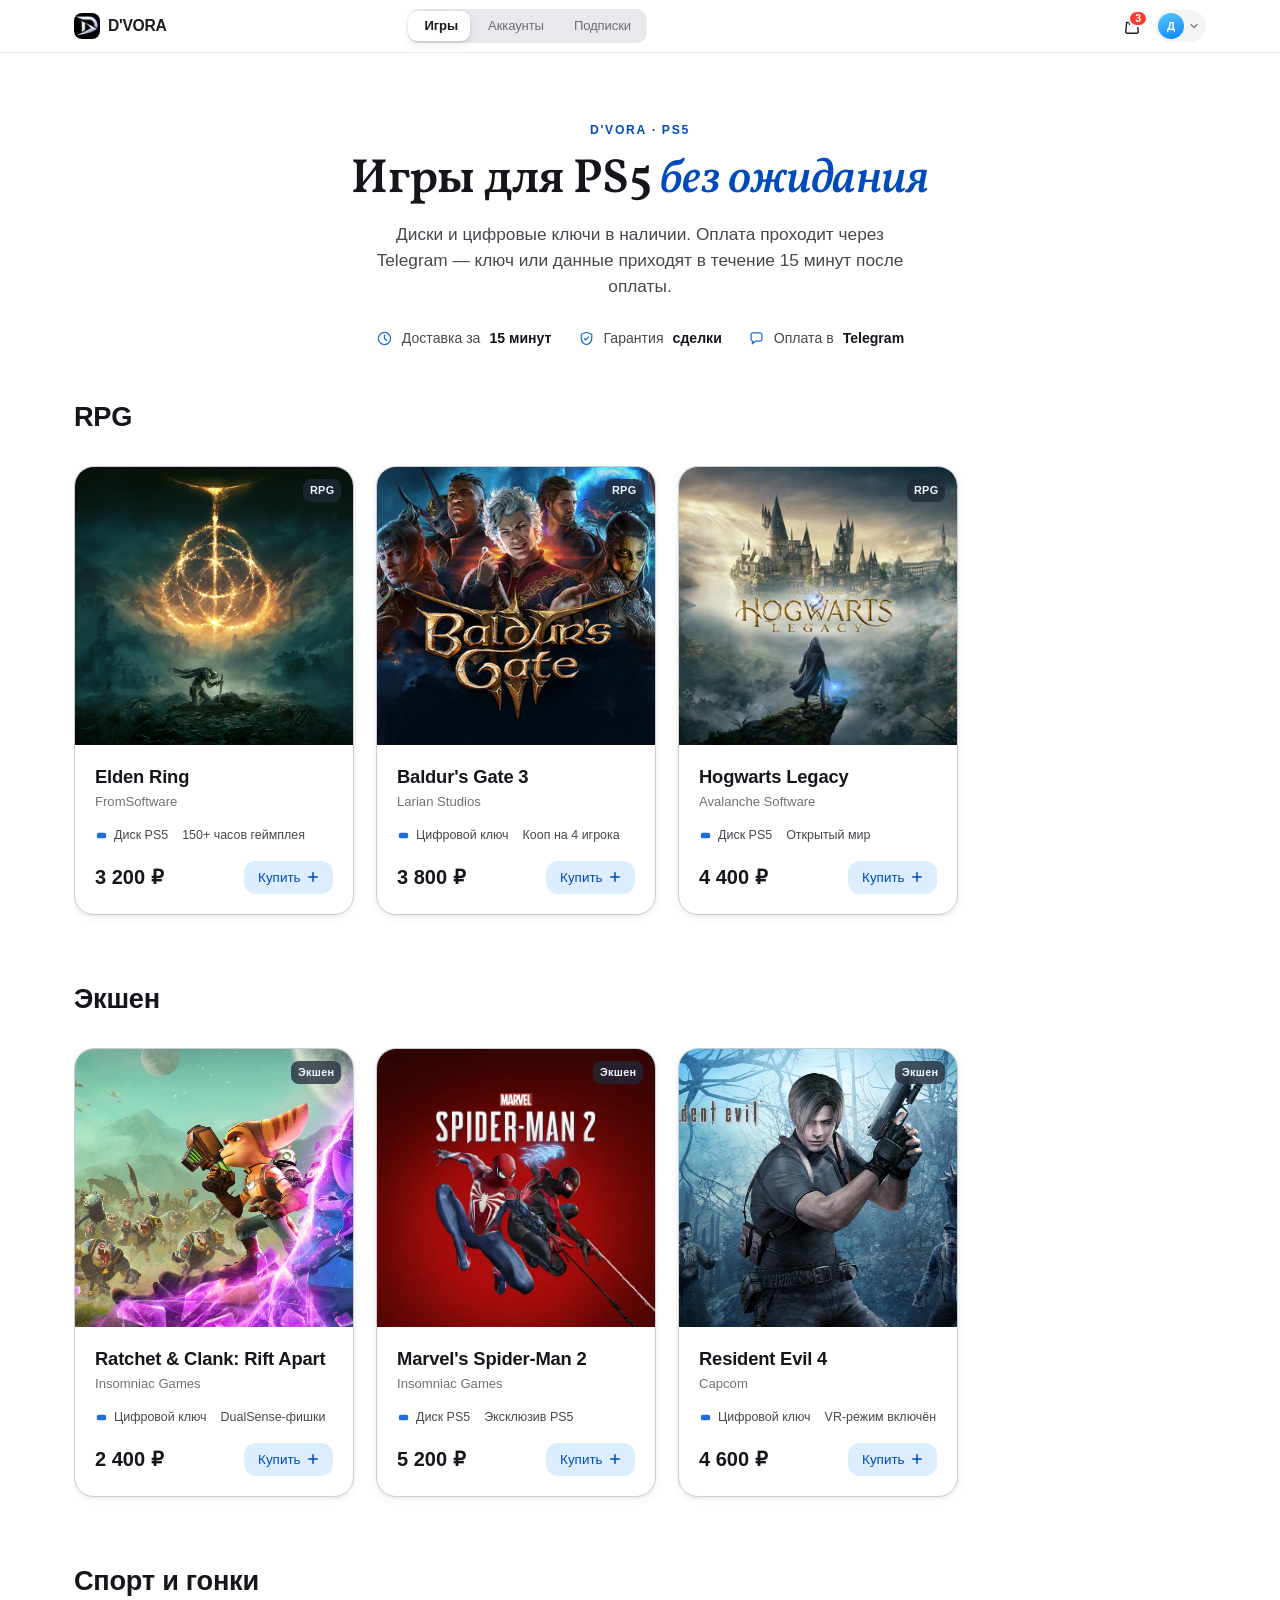
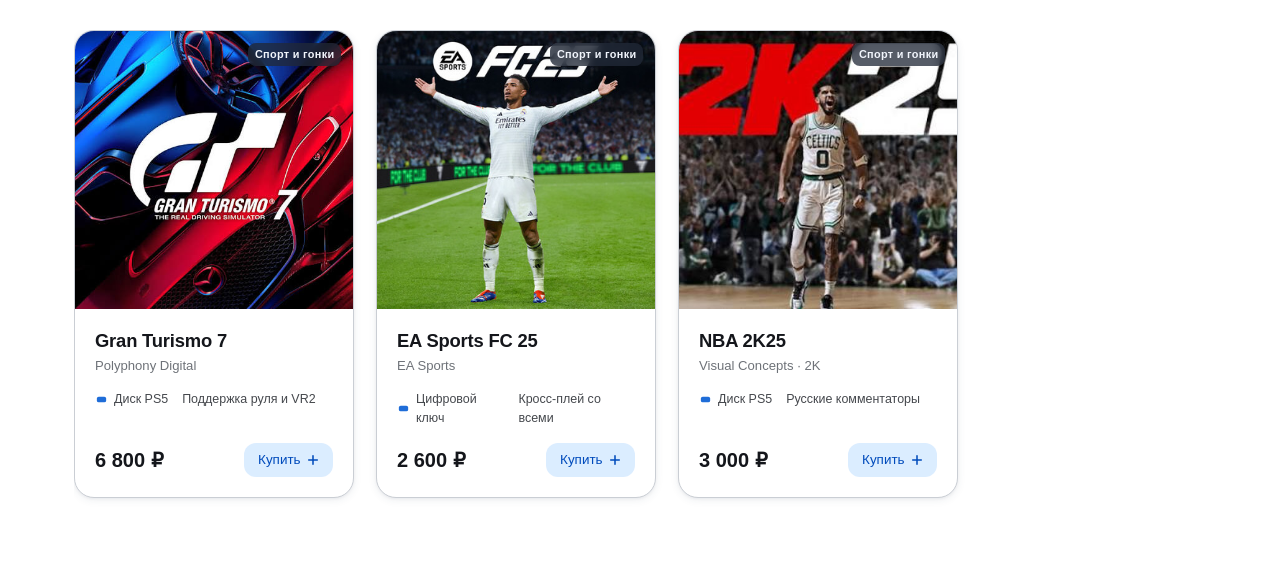
==== commit eef21679: "Rename brand to D'VORA and add logo mark" ====
--- a/index.html
+++ b/index.html
@@ -3,8 +3,8 @@
 <head>
 <meta charset="utf-8">
 <meta name="viewport" content="width=device-width, initial-scale=1">
-<title>PlayDrop · Игры для PS5 без ожидания</title>
-<meta name="description" content="PlayDrop — магазин лицензионных игр для PS5. Ключ или диск в течение 15 минут после оплаты, уведомления о скидках в вишлисте, гарантия возврата 14 дней.">
+<title>D'VORA · Игры для PS5 без ожидания</title>
+<meta name="description" content="D'VORA — магазин лицензионных игр для PS5. Ключ или диск в течение 15 минут после оплаты, уведомления о скидках в вишлисте, гарантия возврата 14 дней.">
 <meta name="theme-color" content="#ffffff">
 <meta name="color-scheme" content="light">
 <meta name="viewport" content="width=device-width, initial-scale=1.0, maximum-scale=1.0, user-scalable=no">
@@ -22,8 +22,8 @@
 <header class="navbar" id="topbar">
   <div class="navbar-inner">
     <a class="brand" href="#games">
-      <svg class="brand-mark" width="30" height="30" viewBox="0 0 34 34" fill="none"><use href="#i-playdrop-0"/></svg>
-      <span class="brand-name">PlayDrop</span>
+      <img class="brand-mark" src="assets/images/logo-mark.png" width="26" height="26" alt="D'VORA">
+      <span class="brand-name">D'VORA</span>
     </a>
 
     <nav class="seg" aria-label="Разделы">
@@ -118,13 +118,6 @@
 </aside>
 
 <svg xmlns="http://www.w3.org/2000/svg" aria-hidden="true" style="display:none">
-  <symbol id="i-playdrop-0" viewBox="0 0 34 34">
-    <rect x="1" y="1" width="32" height="32" rx="10" fill="oklch(0.52 0.19 258)"/>
-    <path d="M9 14c-2.2 0-4 1.8-4 4v3.3c0 1.9 1.5 3.4 3.3 3.4.9 0 1.8-.4 2.4-1.1l1.8-1.9h9l1.8 1.9c.6.7 1.5 1.1 2.4 1.1 1.8 0 3.3-1.5 3.3-3.4V18c0-2.2-1.8-4-4-4H9z" fill="none" stroke="oklch(0.97 0.02 120)" stroke-width="1.6" stroke-linejoin="round"/>
-    <path d="M12.2 17v4M10.2 19h4" stroke="oklch(0.97 0.02 120)" stroke-width="1.4" stroke-linecap="round"/>
-    <circle cx="23" cy="17.3" r="1" fill="oklch(0.97 0.02 120)"/>
-    <circle cx="25.3" cy="19.6" r="1" fill="oklch(0.97 0.02 120)"/>
-  </symbol>
   <symbol id="i-playdrop-1" viewBox="0 0 18 18">
     <circle cx="5.5" cy="5.5" r="2.3" fill="currentColor"/>
     <circle cx="12.5" cy="12.5" r="2.3" fill="currentColor"/>
@@ -234,7 +227,7 @@
   <div class="wrap">
 
     <div class="sec-head center">
-      <span class="sec-tag">PlayDrop · PS5</span>
+      <span class="sec-tag">D'VORA · PS5</span>
       <h2>Игры для PS5 <em>без ожидания</em></h2>
       <p>Диски и цифровые ключи в наличии. Оплата проходит через Telegram — ключ или данные приходят в течение 15 минут после оплаты.</p>
       <div class="sec-meta">
@@ -542,7 +535,7 @@
   <div class="wrap">
 
     <div class="sec-head center">
-      <span class="sub-eyebrow">PlayDrop Plus</span>
+      <span class="sub-eyebrow">D'VORA Plus</span>
       <h2>Подписки PS5</h2>
       <p>Все уровни PS Plus и EA Play. Активируем подписку на ваш аккаунт в течение 15 минут после оплаты.</p>
     </div>
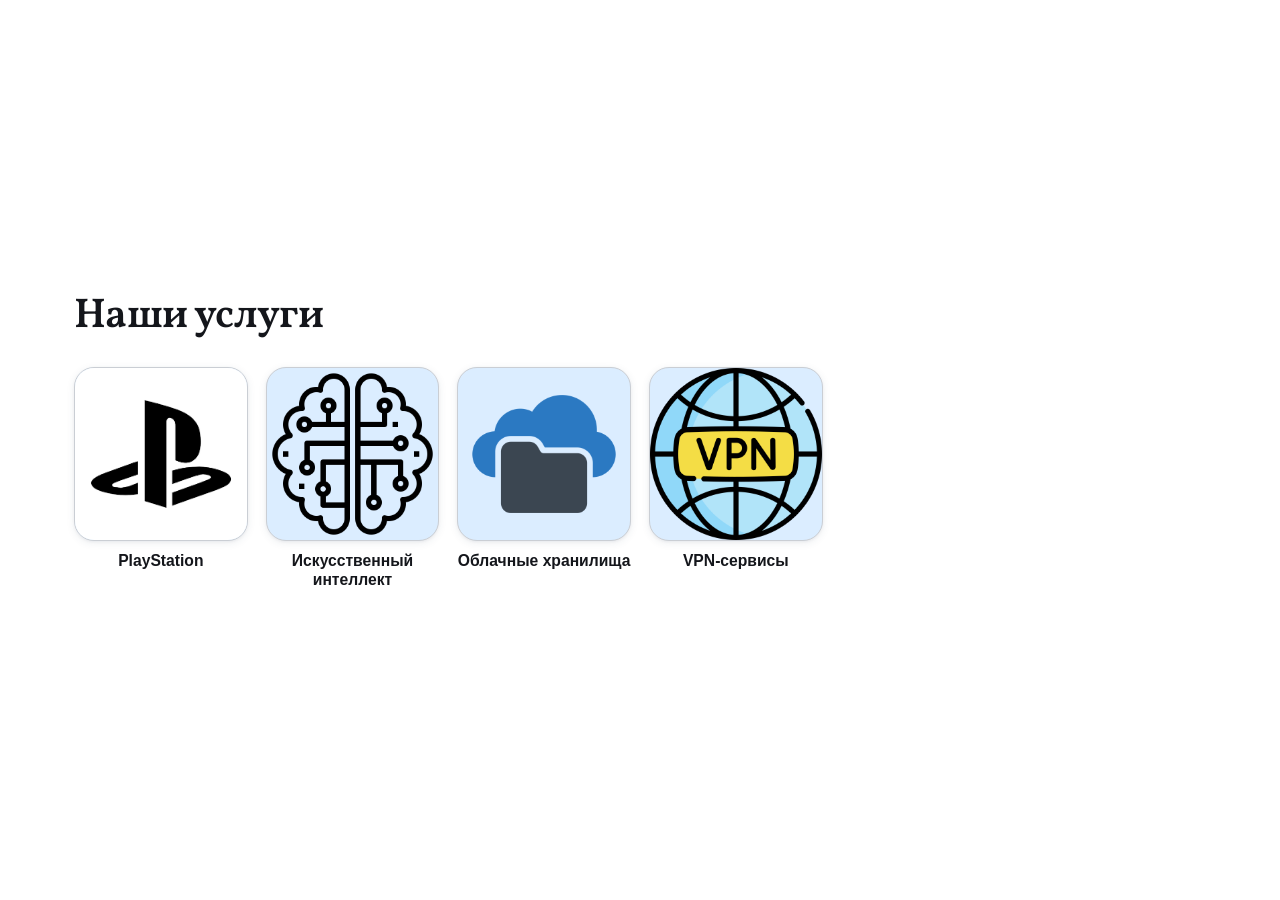
==== commit ad0d74bb: "Make services the landing page with image tiles index.html becomes the services screen: heading plus" ====
--- a/index.html
+++ b/index.html
@@ -3,681 +3,50 @@
 <head>
 <meta charset="utf-8">
 <meta name="viewport" content="width=device-width, initial-scale=1">
-<title>D'VORA · Игры для PS5 без ожидания</title>
-<meta name="description" content="D'VORA — магазин лицензионных игр для PS5. Ключ или диск в течение 15 минут после оплаты, уведомления о скидках в вишлисте, гарантия возврата 14 дней.">
+<title>D'VORA · Услуги</title>
 <meta name="theme-color" content="#ffffff">
 <meta name="color-scheme" content="light">
-<meta name="viewport" content="width=device-width, initial-scale=1.0, maximum-scale=1.0, user-scalable=no">
 <meta name="tg:viewport" content="width=device-width, initial-scale=1.0, maximum-scale=1.0, user-scalable=no">
 <link rel="preconnect" href="https://fonts.googleapis.com">
 <link rel="preconnect" href="https://fonts.gstatic.com" crossorigin>
-<link href="https://fonts.googleapis.com/css2?family=Vollkorn:ital,wght@0,400;0,500;0,600;0,700;0,800;1,400;1,500;1,600&family=Hanken+Grotesk:wght@400;500;600;700;800&display=swap" rel="stylesheet">
+<link href="https://fonts.googleapis.com/css2?family=Vollkorn:wght@400;500;600;700&family=Hanken+Grotesk:wght@400;500;600;700;800&display=swap" rel="stylesheet">
 <script src="https://telegram.org/js/telegram-web-app.js"></script>
 <link rel="stylesheet" href="css/main.css">
 <script>document.documentElement.classList.add('js')</script>
 </head>
-<body>
+<body class="no-bar">
 
-<!-- TOP BAR -->
-<header class="navbar" id="topbar">
-  <div class="navbar-inner">
-    <a class="brand" href="#games">
-      <img class="brand-mark" src="assets/images/logo-mark.png" width="26" height="26" alt="D'VORA">
-      <span class="brand-name">D'VORA</span>
-    </a>
+<!-- SERVICES -->
+<section class="services-section">
+  <div class="wrap">
+    <h1 class="services-title">Наши услуги</h1>
 
-    <nav class="seg" aria-label="Разделы">
-      <span class="seg-thumb" id="segThumb" aria-hidden="true"></span>
-      <a href="#games" class="seg-opt is-on">Игры</a>
-      <a href="#accounts" class="seg-opt">Аккаунты</a>
-      <a href="#subscriptions" class="seg-opt">Подписки</a>
-    </nav>
+    <div class="services-grid">
+      <a href="playstation.html#games" class="service-item reveal">
+        <span class="service-tile"><img src="assets/images/helps/ps.png" alt="PlayStation"></span>
+        <span class="service-name">PlayStation</span>
+      </a>
 
-    <div class="navbar-actions">
-      <button class="icon-btn" id="cartBtn" type="button" aria-label="Корзина" aria-expanded="false">
-        <svg width="20" height="20" viewBox="0 0 24 24" fill="none"><use href="#i-nav-bag"/></svg>
-        <span class="icon-badge" id="navCartCount">0</span>
-      </button>
-      <button class="avatar-btn" id="profileBtn" type="button" aria-label="Профиль" aria-expanded="false">
-        <span class="avatar" id="navAvatar">—</span>
-        <span class="avatar-caret" aria-hidden="true"><svg width="10" height="10" viewBox="0 0 12 12" fill="none"><use href="#i-nav-chevron"/></svg></span>
-      </button>
-    </div>
-  </div>
-</header>
+      <a href="#" class="service-item reveal is-soon">
+        <span class="service-tile"><img src="assets/images/helps/iintelect.png" alt="Искусственный интеллект"></span>
+        <span class="service-name">Искусственный интеллект</span>
+      </a>
 
-<div class="scrim" id="scrim" aria-hidden="true"></div>
+      <a href="#" class="service-item reveal is-soon">
+        <span class="service-tile"><img src="assets/images/helps/oblaco.png" alt="Облачные хранилища"></span>
+        <span class="service-name">Облачные хранилища</span>
+      </a>
 
-<!-- CART DRAWER -->
-<aside class="drawer" id="cartDrawer" role="dialog" aria-modal="true" aria-label="Корзина" aria-hidden="true">
-  <div class="drawer-head">
-    <h2 class="drawer-title">Корзина</h2>
-    <button class="icon-btn sm" id="cartClose" type="button" aria-label="Закрыть корзину">
-      <svg width="16" height="16" viewBox="0 0 16 16" fill="none"><use href="#i-nav-x"/></svg>
-    </button>
-  </div>
-  <div class="drawer-body">
-    <div class="cart-list" id="cartList"></div>
-  </div>
-  <div class="drawer-foot">
-    <div class="sum-row"><span>Товары <span id="sumCount"></span></span><span class="sr-v" id="sumSubtotal"></span></div>
-    <div class="sum-row"><span>Комиссия сервиса</span><span class="sr-v" id="sumTax"></span></div>
-    <div class="sum-divider"></div>
-    <div class="sum-total"><span class="st-l">Итого</span><span class="st-v" id="sumTotal"></span></div>
-    <button class="apple-btn" id="checkoutBtn" type="button">Оплатить</button>
-    <p class="drawer-note">Оплата проходит через Telegram. Ключ или данные аккаунта придут в течение 15 минут.</p>
-  </div>
-</aside>
-
-<!-- PROFILE SHEET -->
-<aside class="sheet" id="profileSheet" role="dialog" aria-label="Профиль" aria-hidden="true">
-  <div class="sheet-card">
-    <div class="sheet-head">
-      <span class="avatar lg" id="pfAvatar">—</span>
-      <div class="sheet-id">
-        <div class="sheet-name" id="pfName">Игрок</div>
-        <div class="sheet-user" id="pfUsername">@username</div>
-        <span class="pill-demo" id="pfDemo" hidden>Демо-режим</span>
-      </div>
-      <button class="icon-btn sm" id="profileClose" type="button" aria-label="Закрыть профиль">
-        <svg width="16" height="16" viewBox="0 0 16 16" fill="none"><use href="#i-nav-x"/></svg>
-      </button>
-    </div>
-
-    <div class="pf-tgid">
-      <span class="pf-tg-l">Telegram ID</span>
-      <b class="pf-tg-v" id="pfTgid">—</b>
-    </div>
-    <p class="pf-note" id="pfNote">Профиль создан автоматически по вашему Telegram ID — регистрация не нужна.</p>
-
-    <div class="pf-grid">
-      <div class="pf-cell"><span class="pf-cl">Заказы</span><b class="pf-cv" id="pfOrders">0</b></div>
-      <div class="pf-cell"><span class="pf-cl">Избранное</span><b class="pf-cv" id="pfWish">0</b></div>
-      <div class="pf-cell"><span class="pf-cl">Баланс</span><b class="pf-cv" id="pfBalance">0 ₽</b></div>
-    </div>
-
-    <div class="pf-menu">
-      <button class="pf-row" type="button" data-pf="orders">
-        <span class="pf-ic"><svg width="18" height="18" viewBox="0 0 24 24" fill="none"><use href="#i-nav-box"/></svg></span>
-        <span class="pf-rt">Мои заказы</span>
-        <svg class="pf-ch" width="14" height="14" viewBox="0 0 12 12" fill="none"><use href="#i-nav-chevron"/></svg>
-      </button>
-      <button class="pf-row" type="button" data-pf="wishlist">
-        <span class="pf-ic"><svg width="18" height="18" viewBox="0 0 24 24" fill="none"><use href="#i-nav-heart"/></svg></span>
-        <span class="pf-rt">Избранное</span>
-        <span class="pf-badge" id="pfWishBadge">0</span>
-        <svg class="pf-ch" width="14" height="14" viewBox="0 0 12 12" fill="none"><use href="#i-nav-chevron"/></svg>
-      </button>
-      <button class="pf-row" type="button" data-pf="settings">
-        <span class="pf-ic"><svg width="18" height="18" viewBox="0 0 24 24" fill="none"><use href="#i-nav-gear"/></svg></span>
-        <span class="pf-rt">Настройки</span>
-        <svg class="pf-ch" width="14" height="14" viewBox="0 0 12 12" fill="none"><use href="#i-nav-chevron"/></svg>
-      </button>
-    </div>
-  </div>
-</aside>
-
-<svg xmlns="http://www.w3.org/2000/svg" aria-hidden="true" style="display:none">
-  <symbol id="i-playdrop-1" viewBox="0 0 18 18">
-    <circle cx="5.5" cy="5.5" r="2.3" fill="currentColor"/>
-    <circle cx="12.5" cy="12.5" r="2.3" fill="currentColor"/>
-    <path d="M13 4L4 14" stroke="currentColor" stroke-width="1.6" stroke-linecap="round"/>
-  </symbol>
-  <symbol id="i-playdrop-2" viewBox="0 0 14 14">
-    <path d="M2 7l3.5 3.5L12 3" stroke="currentColor" stroke-width="2" stroke-linecap="round" stroke-linejoin="round"/>
-  </symbol>
-  <symbol id="i-playdrop-3" viewBox="0 0 14 14">
-    <rect x="2" y="4" width="10" height="6" rx="2" fill="currentColor"/>
-  </symbol>
-  <symbol id="i-playdrop-4" viewBox="0 0 14 14">
-    <circle cx="7" cy="7" r="2.6" fill="currentColor"/>
-  </symbol>
-  <symbol id="i-playdrop-5" viewBox="0 0 14 14">
-    <path d="M7 2v10M2 7h10" stroke="currentColor" stroke-width="1.8" stroke-linecap="round"/>
-  </symbol>
-  <symbol id="i-playdrop-6" viewBox="0 0 14 14">
-    <path d="M3 3l8 8M11 3l-8 8" stroke="currentColor" stroke-width="1.6" stroke-linecap="round"/>
-  </symbol>
-
-  <!-- SUBSCRIPTION LOGOS -->
-  <symbol id="i-sub-essential" viewBox="0 0 48 48">
-    <defs>
-      <linearGradient id="g-sub-essential" x1="6" y1="4" x2="42" y2="44" gradientUnits="userSpaceOnUse">
-        <stop offset="0" stop-color="#4aa3ff"/><stop offset="1" stop-color="#0a55cf"/>
-      </linearGradient>
-    </defs>
-    <rect x="2" y="2" width="44" height="44" rx="13" fill="url(#g-sub-essential)"/>
-    <path d="M21 13.5h6V21h7.5v6H27v7.5h-6V27h-7.5v-6H21z" fill="#fff"/>
-  </symbol>
-
-  <symbol id="i-sub-extra" viewBox="0 0 48 48">
-    <defs>
-      <linearGradient id="g-sub-extra" x1="6" y1="4" x2="42" y2="44" gradientUnits="userSpaceOnUse">
-        <stop offset="0" stop-color="#37b3ff"/><stop offset="1" stop-color="#5b2bdb"/>
-      </linearGradient>
-    </defs>
-    <rect x="2" y="2" width="44" height="44" rx="13" fill="url(#g-sub-extra)"/>
-    <rect x="13" y="27" width="6.5" height="9" rx="3.25" fill="#fff" opacity=".62"/>
-    <rect x="20.75" y="21" width="6.5" height="15" rx="3.25" fill="#fff" opacity=".84"/>
-    <rect x="28.5" y="13" width="6.5" height="23" rx="3.25" fill="#fff"/>
-  </symbol>
-
-  <symbol id="i-sub-deluxe" viewBox="0 0 48 48">
-    <defs>
-      <linearGradient id="g-sub-deluxe" x1="6" y1="4" x2="42" y2="44" gradientUnits="userSpaceOnUse">
-        <stop offset="0" stop-color="#8b5cf6"/><stop offset="1" stop-color="#c026a3"/>
-      </linearGradient>
-    </defs>
-    <rect x="2" y="2" width="44" height="44" rx="13" fill="url(#g-sub-deluxe)"/>
-    <path d="M22 11.5c.75 6.1 4.2 9.55 10.3 10.3-6.1.75-9.55 4.2-10.3 10.3-.75-6.1-4.2-9.55-10.3-10.3 6.1-.75 9.55-4.2 10.3-10.3z" fill="#fff"/>
-    <path d="M35.5 26.5c.4 2.85 1.95 4.4 4.8 4.8-2.85.4-4.4 1.95-4.8 4.8-.4-2.85-1.95-4.4-4.8-4.8 2.85-.4 4.4-1.95 4.8-4.8z" fill="#fff" opacity=".55"/>
-  </symbol>
-
-  <symbol id="i-sub-ea" viewBox="0 0 48 48">
-    <rect x="2" y="2" width="44" height="44" rx="13" fill="#101215"/>
-    <text x="24.5" y="30.5" text-anchor="middle" font-family="Arial, Helvetica, sans-serif" font-size="16" font-weight="900" font-style="italic" fill="#fff" letter-spacing="-.5">EA</text>
-  </symbol>
-
-  <!-- SUBSCRIPTION UI ICONS -->
-  <symbol id="i-sub-check" viewBox="0 0 20 20">
-    <path d="M4 10.6l3.9 3.9L16 5.9" stroke="currentColor" stroke-width="2.2" stroke-linecap="round" stroke-linejoin="round"/>
-  </symbol>
-  <symbol id="i-sub-clock" viewBox="0 0 24 24">
-    <circle cx="12" cy="12" r="8.6" stroke="currentColor" stroke-width="1.8" fill="none"/>
-    <path d="M12 7.2v5.2l3.4 2.1" stroke="currentColor" stroke-width="1.8" stroke-linecap="round" fill="none"/>
-  </symbol>
-  <symbol id="i-sub-refresh" viewBox="0 0 24 24">
-    <path d="M19.4 12a7.4 7.4 0 1 1-2.5-5.5" stroke="currentColor" stroke-width="1.8" fill="none" stroke-linecap="round"/>
-    <path d="M19.6 4.2v4.6H15" stroke="currentColor" stroke-width="1.8" fill="none" stroke-linecap="round" stroke-linejoin="round"/>
-  </symbol>
-  <symbol id="i-sub-shield" viewBox="0 0 24 24">
-    <path d="M12 3.2l7.4 2.8v5.3c0 4.3-2.9 8.1-7.4 9.4-4.5-1.3-7.4-5.1-7.4-9.4V6z" stroke="currentColor" stroke-width="1.8" fill="none" stroke-linejoin="round"/>
-    <path d="M8.9 12.1l2.2 2.2 4.1-4.5" stroke="currentColor" stroke-width="1.8" fill="none" stroke-linecap="round" stroke-linejoin="round"/>
-  </symbol>
-  <symbol id="i-sub-chat" viewBox="0 0 24 24">
-    <path d="M4.4 6.6A2.6 2.6 0 0 1 7 4h10a2.6 2.6 0 0 1 2.6 2.6v6.6A2.6 2.6 0 0 1 17 15.8h-6.6L6 19.6l.7-3.8H7a2.6 2.6 0 0 1-2.6-2.6z" stroke="currentColor" stroke-width="1.8" fill="none" stroke-linejoin="round"/>
-  </symbol>
-
-  <!-- NAV / UI ICONS -->
-  <symbol id="i-nav-bag" viewBox="0 0 24 24">
-    <path d="M5.6 7.8h12.8l1.1 11.1a1.6 1.6 0 0 1-1.6 1.75H6.1a1.6 1.6 0 0 1-1.6-1.75z" stroke="currentColor" stroke-width="1.7" fill="none" stroke-linejoin="round"/>
-    <path d="M9.1 10V6.9a2.9 2.9 0 0 1 5.8 0V10" stroke="currentColor" stroke-width="1.7" fill="none" stroke-linecap="round"/>
-  </symbol>
-  <symbol id="i-nav-chevron" viewBox="0 0 12 12">
-    <path d="M2.6 4.4L6 7.8l3.4-3.4" stroke="currentColor" stroke-width="1.8" fill="none" stroke-linecap="round" stroke-linejoin="round"/>
-  </symbol>
-  <symbol id="i-nav-x" viewBox="0 0 16 16">
-    <path d="M3.6 3.6l8.8 8.8M12.4 3.6l-8.8 8.8" stroke="currentColor" stroke-width="1.8" fill="none" stroke-linecap="round"/>
-  </symbol>
-  <symbol id="i-nav-box" viewBox="0 0 24 24">
-    <path d="M20.2 8.1v7.8a1.6 1.6 0 0 1-.85 1.41l-6.55 3.4a1.6 1.6 0 0 1-1.6 0l-6.55-3.4a1.6 1.6 0 0 1-.85-1.41V8.1" stroke="currentColor" stroke-width="1.7" fill="none" stroke-linecap="round" stroke-linejoin="round"/>
-    <path d="M3.9 7.6L11.25 4a1.6 1.6 0 0 1 1.6 0l7.35 3.6a.9.9 0 0 1 0 1.64L12.85 13a1.6 1.6 0 0 1-1.6 0L3.9 9.24a.9.9 0 0 1 0-1.64z" stroke="currentColor" stroke-width="1.7" fill="none" stroke-linejoin="round"/>
-  </symbol>
-  <symbol id="i-nav-heart" viewBox="0 0 24 24">
-    <path d="M12 20s-7.6-4.5-7.6-9.4A4.2 4.2 0 0 1 12 8a4.2 4.2 0 0 1 7.6 2.6c0 4.9-7.6 9.4-7.6 9.4z" stroke="currentColor" stroke-width="1.7" fill="none" stroke-linejoin="round"/>
-  </symbol>
-  <symbol id="i-nav-gear" viewBox="0 0 24 24">
-    <circle cx="12" cy="12" r="3.1" stroke="currentColor" stroke-width="1.7" fill="none"/>
-    <path d="M19.1 14.6a1.5 1.5 0 0 0 .3 1.65l.05.05a1.8 1.8 0 1 1-2.55 2.55l-.05-.05a1.5 1.5 0 0 0-1.65-.3 1.5 1.5 0 0 0-.91 1.37v.13a1.8 1.8 0 1 1-3.6 0v-.07a1.5 1.5 0 0 0-.98-1.37 1.5 1.5 0 0 0-1.65.3l-.05.05A1.8 1.8 0 1 1 5.47 16.4l.05-.05a1.5 1.5 0 0 0 .3-1.65 1.5 1.5 0 0 0-1.37-.91H4.3a1.8 1.8 0 1 1 0-3.6h.07a1.5 1.5 0 0 0 1.37-.98 1.5 1.5 0 0 0-.3-1.65l-.05-.05A1.8 1.8 0 1 1 7.95 4.95l.05.05a1.5 1.5 0 0 0 1.65.3h.07a1.5 1.5 0 0 0 .91-1.37V3.8a1.8 1.8 0 1 1 3.6 0v.07a1.5 1.5 0 0 0 .91 1.37 1.5 1.5 0 0 0 1.65-.3l.05-.05a1.8 1.8 0 1 1 2.55 2.55l-.05.05a1.5 1.5 0 0 0-.3 1.65v.07a1.5 1.5 0 0 0 1.37.91h.13a1.8 1.8 0 1 1 0 3.6h-.07a1.5 1.5 0 0 0-1.37.91z" stroke="currentColor" stroke-width="1.6" fill="none" stroke-linejoin="round"/>
-  </symbol>
-</svg>
- 
-<!-- CATALOG -->
-<section class="sec" id="catalog">
-  <div class="wrap">
-
-    <div class="sec-head center">
-      <span class="sec-tag">D'VORA · PS5</span>
-      <h2>Игры для PS5 <em>без ожидания</em></h2>
-      <p>Диски и цифровые ключи в наличии. Оплата проходит через Telegram — ключ или данные приходят в течение 15 минут после оплаты.</p>
-      <div class="sec-meta">
-        <span class="hm-item"><svg width="17" height="17" viewBox="0 0 24 24" fill="none"><use href="#i-sub-clock"/></svg>Доставка за <b>15 минут</b></span>
-        <span class="hm-item"><svg width="17" height="17" viewBox="0 0 24 24" fill="none"><use href="#i-sub-shield"/></svg>Гарантия <b>сделки</b></span>
-        <span class="hm-item"><svg width="17" height="17" viewBox="0 0 24 24" fill="none"><use href="#i-sub-chat"/></svg>Оплата в <b>Telegram</b></span>
-      </div>
-    </div>
-
-    <!-- RPG -->
-    <div class="genre-section">
-      <h3 class="genre-title">RPG</h3>
-      <div class="catalog-grid">
-        <article class="pcard reveal" data-catlight="low">
-          <div class="pcard-media"><img src="assets/images/games/Elden%20Ring.png" width="440" height="440" alt="Elden Ring" loading="lazy"><span class="light-badge">RPG</span></div>
-          <div class="pcard-body">
-            <h3>Elden Ring</h3><div class="pcard-latin">FromSoftware</div>
-            <div class="pcard-spec"><span class="spec-bit"><svg width="13" height="13" viewBox="0 0 14 14" fill="none"><use href="#i-playdrop-3"/></svg>Диск PS5</span><span class="spec-bit">150+ часов геймплея</span></div>
-            <div class="pcard-foot"><div class="price">3 200 ₽</div><button class="add-btn" data-add data-id="eldenring" data-name="Elden Ring" data-latin="FromSoftware" data-price="3200" data-img="eldenring" data-light="low">Купить <svg width="12" height="12" viewBox="0 0 14 14" fill="none"><use href="#i-playdrop-5"/></svg></button></div>
-          </div>
-        </article>
-        <article class="pcard reveal" data-catlight="low">
-          <div class="pcard-media"><img src="assets/images/games/Baldur's%20Gate3.png" width="440" height="440" alt="Baldur's Gate 3" loading="lazy"><span class="light-badge">RPG</span></div>
-          <div class="pcard-body">
-            <h3>Baldur's Gate 3</h3><div class="pcard-latin">Larian Studios</div>
-            <div class="pcard-spec"><span class="spec-bit"><svg width="13" height="13" viewBox="0 0 14 14" fill="none"><use href="#i-playdrop-3"/></svg>Цифровой ключ</span><span class="spec-bit">Кооп на 4 игрока</span></div>
-            <div class="pcard-foot"><div class="price">3 800 ₽</div><button class="add-btn" data-add data-id="baldursgate" data-name="Baldur's Gate 3" data-latin="Larian Studios" data-price="3800" data-img="baldursgate" data-light="low">Купить <svg width="12" height="12" viewBox="0 0 14 14" fill="none"><use href="#i-playdrop-5"/></svg></button></div>
-          </div>
-        </article>
-        <article class="pcard reveal" data-catlight="low">
-          <div class="pcard-media"><img src="assets/images/games/Hogwarts%20Legacy.png" width="440" height="440" alt="Hogwarts Legacy" loading="lazy"><span class="light-badge">RPG</span></div>
-          <div class="pcard-body">
-            <h3>Hogwarts Legacy</h3><div class="pcard-latin">Avalanche Software</div>
-            <div class="pcard-spec"><span class="spec-bit"><svg width="13" height="13" viewBox="0 0 14 14" fill="none"><use href="#i-playdrop-3"/></svg>Диск PS5</span><span class="spec-bit">Открытый мир</span></div>
-            <div class="pcard-foot"><div class="price">4 400 ₽</div><button class="add-btn" data-add data-id="hogwarts" data-name="Hogwarts Legacy" data-latin="Avalanche Software" data-price="4400" data-img="hogwarts" data-light="low">Купить <svg width="12" height="12" viewBox="0 0 14 14" fill="none"><use href="#i-playdrop-5"/></svg></button></div>
-          </div>
-        </article>
-      </div>
-    </div>
- 
-    <!-- Экшен -->
-    <div class="genre-section">
-      <h3 class="genre-title">Экшен</h3>
-      <div class="catalog-grid">
-      <article class="pcard reveal" data-catlight="medium">
-        <div class="pcard-media"><img src="assets/images/games/Ratchet%20Clank.png" width="440" height="440" alt="Ratchet &amp; Clank: Rift Apart" loading="lazy"><span class="light-badge">Экшен</span></div>
-        <div class="pcard-body">
-          <h3>Ratchet &amp; Clank: Rift Apart</h3><div class="pcard-latin">Insomniac Games</div>
-          <div class="pcard-spec"><span class="spec-bit"><svg width="13" height="13" viewBox="0 0 14 14" fill="none"><use href="#i-playdrop-3"/></svg>Цифровой ключ</span><span class="spec-bit">DualSense-фишки</span></div>
-          <div class="pcard-foot"><div class="price">2 400 ₽</div><button class="add-btn" data-add data-id="riftapart" data-name="Ratchet &amp; Clank: Rift Apart" data-latin="Insomniac Games" data-price="2400" data-img="riftapart" data-light="medium">Купить <svg width="12" height="12" viewBox="0 0 14 14" fill="none"><use href="#i-playdrop-5"/></svg></button></div>
-        </div>
-      </article>
-      <article class="pcard reveal" data-catlight="medium">
-        <div class="pcard-media"><img src="assets/images/games/Spider-man%202.png" width="440" height="440" alt="Marvel's Spider-Man 2" loading="lazy"><span class="light-badge">Экшен</span></div>
-        <div class="pcard-body">
-          <h3>Marvel's Spider-Man 2</h3><div class="pcard-latin">Insomniac Games</div>
-          <div class="pcard-spec"><span class="spec-bit"><svg width="13" height="13" viewBox="0 0 14 14" fill="none"><use href="#i-playdrop-3"/></svg>Диск PS5</span><span class="spec-bit">Эксклюзив PS5</span></div>
-          <div class="pcard-foot"><div class="price">5 200 ₽</div><button class="add-btn" data-add data-id="spiderman" data-name="Marvel's Spider-Man 2" data-latin="Insomniac Games" data-price="5200" data-img="spiderman" data-light="medium">Купить <svg width="12" height="12" viewBox="0 0 14 14" fill="none"><use href="#i-playdrop-5"/></svg></button></div>
-        </div>
-      </article>
-      <article class="pcard reveal" data-catlight="medium">
-        <div class="pcard-media"><img src="assets/images/games/Resident-evil%204.png" width="440" height="440" alt="Resident Evil 4" loading="lazy"><span class="light-badge">Экшен</span></div>
-        <div class="pcard-body">
-          <h3>Resident Evil 4</h3><div class="pcard-latin">Capcom</div>
-          <div class="pcard-spec"><span class="spec-bit"><svg width="13" height="13" viewBox="0 0 14 14" fill="none"><use href="#i-playdrop-3"/></svg>Цифровой ключ</span><span class="spec-bit">VR-режим включён</span></div>
-          <div class="pcard-foot"><div class="price">4 600 ₽</div><button class="add-btn" data-add data-id="residentevil4" data-name="Resident Evil 4" data-latin="Capcom" data-price="4600" data-img="residentevil4" data-light="medium">Купить <svg width="12" height="12" viewBox="0 0 14 14" fill="none"><use href="#i-playdrop-5"/></svg></button></div>
-        </div>
-      </article>
-      </div>
-    </div>
- 
-    <!-- Спорт и гонки -->
-    <div class="genre-section">
-      <h3 class="genre-title">Спорт и гонки</h3>
-      <div class="catalog-grid">
-      <article class="pcard reveal" data-catlight="bright">
-        <div class="pcard-media"><img src="assets/images/games/Gran-Turismo%207.png" width="440" height="440" alt="Gran Turismo 7" loading="lazy"><span class="light-badge">Спорт и гонки</span></div>
-        <div class="pcard-body">
-          <h3>Gran Turismo 7</h3><div class="pcard-latin">Polyphony Digital</div>
-          <div class="pcard-spec"><span class="spec-bit"><svg width="13" height="13" viewBox="0 0 14 14" fill="none"><use href="#i-playdrop-3"/></svg>Диск PS5</span><span class="spec-bit">Поддержка руля и VR2</span></div>
-          <div class="pcard-foot"><div class="price">6 800 ₽</div><button class="add-btn" data-add data-id="granturismo" data-name="Gran Turismo 7" data-latin="Polyphony Digital" data-price="6800" data-img="granturismo" data-light="bright">Купить <svg width="12" height="12" viewBox="0 0 14 14" fill="none"><use href="#i-playdrop-5"/></svg></button></div>
-        </div>
-      </article>
-      <article class="pcard reveal" data-catlight="bright">
-        <div class="pcard-media"><img src="assets/images/games/Fc%2025.png" width="440" height="440" alt="EA Sports FC 25" loading="lazy"><span class="light-badge">Спорт и гонки</span></div>
-        <div class="pcard-body">
-          <h3>EA Sports FC 25</h3><div class="pcard-latin">EA Sports</div>
-          <div class="pcard-spec"><span class="spec-bit"><svg width="13" height="13" viewBox="0 0 14 14" fill="none"><use href="#i-playdrop-3"/></svg>Цифровой ключ</span><span class="spec-bit">Кросс-плей со всеми</span></div>
-          <div class="pcard-foot"><div class="price">2 600 ₽</div><button class="add-btn" data-add data-id="eafc25" data-name="EA Sports FC 25" data-latin="EA Sports" data-price="2600" data-img="eafc25" data-light="bright">Купить <svg width="12" height="12" viewBox="0 0 14 14" fill="none"><use href="#i-playdrop-5"/></svg></button></div>
-        </div>
-      </article>
-      <article class="pcard reveal" data-catlight="bright">
-        <div class="pcard-media"><img src="assets/images/games/NBA%202K25.png" width="440" height="440" alt="NBA 2K25" loading="lazy"><span class="light-badge">Спорт и гонки</span></div>
-        <div class="pcard-body">
-          <h3>NBA 2K25</h3><div class="pcard-latin">Visual Concepts · 2K</div>
-          <div class="pcard-spec"><span class="spec-bit"><svg width="13" height="13" viewBox="0 0 14 14" fill="none"><use href="#i-playdrop-3"/></svg>Диск PS5</span><span class="spec-bit">Русские комментаторы</span></div>
-          <div class="pcard-foot"><div class="price">3 000 ₽</div><button class="add-btn" data-add data-id="nba2k25" data-name="NBA 2K25" data-latin="Visual Concepts" data-price="3000" data-img="nba2k25" data-light="bright">Купить <svg width="12" height="12" viewBox="0 0 14 14" fill="none"><use href="#i-playdrop-5"/></svg></button></div>
-        </div>
-      </article>
-      </div>
+      <a href="#" class="service-item reveal is-soon">
+        <span class="service-tile"><img src="assets/images/helps/vpn.png" alt="VPN-сервисы"></span>
+        <span class="service-name">VPN-сервисы</span>
+      </a>
     </div>
   </div>
 </section>
 
-<!-- ACCOUNTS -->
-<section class="sec" id="accounts" hidden>
-  <div class="wrap">
-    <div class="sec-head center">
-      <h2>Аккаунты PS5</h2>
-      <p>Чистые аккаунты PS5 без игр. Мгновенная доставка данных после оплаты.</p>
-    </div>
-
-    <!-- Индия -->
-    <div class="country-section">
-      <div class="country-header">
-        <span class="country-flag">🇮🇳</span>
-        <h3 class="country-title">Индия</h3>
-        <span class="country-badge">Лучшие цены</span>
-      </div>
-      <div class="catalog-grid">
-        <article class="pcard reveal" data-country="india" data-kind="Аккаунт">
-          <div class="pcard-media">
-            <div class="account-icon">🎮</div>
-            <span class="account-badge">Чистый аккаунт</span>
-          </div>
-          <div class="pcard-body">
-            <h3>Премиум аккаунт</h3>
-            <div class="pcard-latin">Без игр</div>
-            <div class="pcard-spec">
-              <span class="spec-bit"><svg width="13" height="13" viewBox="0 0 14 14" fill="none"><use href="#i-playdrop-4"/></svg>Основной аккаунт</span>
-              <span class="spec-bit">Без бана</span>
-            </div>
-            <div class="pcard-foot">
-              <div class="price">1 200 ₽</div>
-              <button class="add-btn" data-add data-id="india-premium" data-name="Премиум аккаунт Индия" data-latin="Без игр" data-price="1200" data-img="eldenring" data-country="india" data-kind="Аккаунт">Купить <svg width="12" height="12" viewBox="0 0 14 14" fill="none"><use href="#i-playdrop-5"/></svg></button>
-            </div>
-          </div>
-        </article>
-        <article class="pcard reveal" data-country="india" data-kind="Аккаунт">
-          <div class="pcard-media">
-            <div class="account-icon">🎮</div>
-            <span class="account-badge">Чистый аккаунт</span>
-          </div>
-          <div class="pcard-body">
-            <h3>Стандарт аккаунт</h3>
-            <div class="pcard-latin">Без игр</div>
-            <div class="pcard-spec">
-              <span class="spec-bit"><svg width="13" height="13" viewBox="0 0 14 14" fill="none"><use href="#i-playdrop-4"/></svg>Основной аккаунт</span>
-              <span class="spec-bit">Гарантия 30 дней</span>
-            </div>
-            <div class="pcard-foot">
-              <div class="price">800 ₽</div>
-              <button class="add-btn" data-add data-id="india-standard" data-name="Стандарт аккаунт Индия" data-latin="Без игр" data-price="800" data-img="spiderman" data-country="india" data-kind="Аккаунт">Купить <svg width="12" height="12" viewBox="0 0 14 14" fill="none"><use href="#i-playdrop-5"/></svg></button>
-            </div>
-          </div>
-        </article>
-      </div>
-    </div>
-
-    <!-- США -->
-    <div class="country-section">
-      <div class="country-header">
-        <span class="country-flag">🇺🇸</span>
-        <h3 class="country-title">США</h3>
-        <span class="country-badge">Максимальный выбор</span>
-      </div>
-      <div class="catalog-grid">
-        <article class="pcard reveal" data-country="usa" data-kind="Аккаунт">
-          <div class="pcard-media">
-            <div class="account-icon">🎮</div>
-            <span class="account-badge">Чистый аккаунт</span>
-          </div>
-          <div class="pcard-body">
-            <h3>Ультима аккаунт</h3>
-            <div class="pcard-latin">Без игр</div>
-            <div class="pcard-spec">
-              <span class="spec-bit"><svg width="13" height="13" viewBox="0 0 14 14" fill="none"><use href="#i-playdrop-4"/></svg>Основной аккаунт</span>
-              <span class="spec-bit">PS Plus Extra</span>
-            </div>
-            <div class="pcard-foot">
-              <div class="price">2 500 ₽</div>
-              <button class="add-btn" data-add data-id="usa-ultima" data-name="Ультима аккаунт США" data-latin="Без игр" data-price="2500" data-img="baldursgate" data-country="usa" data-kind="Аккаунт">Купить <svg width="12" height="12" viewBox="0 0 14 14" fill="none"><use href="#i-playdrop-5"/></svg></button>
-            </div>
-          </div>
-        </article>
-        <article class="pcard reveal" data-country="usa" data-kind="Аккаунт">
-          <div class="pcard-media">
-            <div class="account-icon">🎮</div>
-            <span class="account-badge">Чистый аккаунт</span>
-          </div>
-          <div class="pcard-body">
-            <h3>Профи аккаунт</h3>
-            <div class="pcard-latin">Без игр</div>
-            <div class="pcard-spec">
-              <span class="spec-bit"><svg width="13" height="13" viewBox="0 0 14 14" fill="none"><use href="#i-playdrop-4"/></svg>Основной аккаунт</span>
-              <span class="spec-bit">Гарантия 60 дней</span>
-            </div>
-            <div class="pcard-foot">
-              <div class="price">1 800 ₽</div>
-              <button class="add-btn" data-add data-id="usa-pro" data-name="Профи аккаунт США" data-latin="Без игр" data-price="1800" data-img="residentevil4" data-country="usa" data-kind="Аккаунт">Купить <svg width="12" height="12" viewBox="0 0 14 14" fill="none"><use href="#i-playdrop-5"/></svg></button>
-            </div>
-          </div>
-        </article>
-      </div>
-    </div>
-
-    <!-- Турция -->
-    <div class="country-section">
-      <div class="country-header">
-        <span class="country-flag">🇹🇷</span>
-        <h3 class="country-title">Турция</h3>
-        <span class="country-badge">Выгодные цены</span>
-      </div>
-      <div class="catalog-grid">
-        <article class="pcard reveal" data-country="turkey" data-kind="Аккаунт">
-          <div class="pcard-media">
-            <div class="account-icon">🎮</div>
-            <span class="account-badge">Чистый аккаунт</span>
-          </div>
-          <div class="pcard-body">
-            <h3>Голд аккаунт</h3>
-            <div class="pcard-latin">Без игр</div>
-            <div class="pcard-spec">
-              <span class="spec-bit"><svg width="13" height="13" viewBox="0 0 14 14" fill="none"><use href="#i-playdrop-4"/></svg>Основной аккаунт</span>
-              <span class="spec-bit">Без привязки</span>
-            </div>
-            <div class="pcard-foot">
-              <div class="price">1 500 ₽</div>
-              <button class="add-btn" data-add data-id="turkey-gold" data-name="Голд аккаунт Турция" data-latin="Без игр" data-price="1500" data-img="granturismo" data-country="turkey" data-kind="Аккаунт">Купить <svg width="12" height="12" viewBox="0 0 14 14" fill="none"><use href="#i-playdrop-5"/></svg></button>
-            </div>
-          </div>
-        </article>
-        <article class="pcard reveal" data-country="turkey" data-kind="Аккаунт">
-          <div class="pcard-media">
-            <div class="account-icon">🎮</div>
-            <span class="account-badge">Чистый аккаунт</span>
-          </div>
-          <div class="pcard-body">
-            <h3>Базик аккаунт</h3>
-            <div class="pcard-latin">Без игр</div>
-            <div class="pcard-spec">
-              <span class="spec-bit"><svg width="13" height="13" viewBox="0 0 14 14" fill="none"><use href="#i-playdrop-4"/></svg>Основной аккаунт</span>
-              <span class="spec-bit">Гарантия 14 дней</span>
-            </div>
-            <div class="pcard-foot">
-              <div class="price">900 ₽</div>
-              <button class="add-btn" data-add data-id="turkey-basic" data-name="Базик аккаунт Турция" data-latin="Без игр" data-price="900" data-img="eafc25" data-country="turkey" data-kind="Аккаунт">Купить <svg width="12" height="12" viewBox="0 0 14 14" fill="none"><use href="#i-playdrop-5"/></svg></button>
-            </div>
-          </div>
-        </article>
-      </div>
-    </div>
-
-    <!-- Польша -->
-    <div class="country-section">
-      <div class="country-header">
-        <span class="country-flag">🇵🇱</span>
-        <h3 class="country-title">Польша</h3>
-        <span class="country-badge">Европейский регион</span>
-      </div>
-      <div class="catalog-grid">
-        <article class="pcard reveal" data-country="poland" data-kind="Аккаунт">
-          <div class="pcard-media">
-            <div class="account-icon">🎮</div>
-            <span class="account-badge">Чистый аккаунт</span>
-          </div>
-          <div class="pcard-body">
-            <h3>Евро аккаунт</h3>
-            <div class="pcard-latin">Без игр</div>
-            <div class="pcard-spec">
-              <span class="spec-bit"><svg width="13" height="13" viewBox="0 0 14 14" fill="none"><use href="#i-playdrop-4"/></svg>Основной аккаунт</span>
-              <span class="spec-bit">Полный доступ</span>
-            </div>
-            <div class="pcard-foot">
-              <div class="price">2 000 ₽</div>
-              <button class="add-btn" data-add data-id="poland-euro" data-name="Евро аккаунт Польша" data-latin="Без игр" data-price="2000" data-img="hogwarts" data-country="poland" data-kind="Аккаунт">Купить <svg width="12" height="12" viewBox="0 0 14 14" fill="none"><use href="#i-playdrop-5"/></svg></button>
-            </div>
-          </div>
-        </article>
-        <article class="pcard reveal" data-country="poland" data-kind="Аккаунт">
-          <div class="pcard-media">
-            <div class="account-icon">🎮</div>
-            <span class="account-badge">Чистый аккаунт</span>
-          </div>
-          <div class="pcard-body">
-            <h3>Старт аккаунт</h3>
-            <div class="pcard-latin">Без игр</div>
-            <div class="pcard-spec">
-              <span class="spec-bit"><svg width="13" height="13" viewBox="0 0 14 14" fill="none"><use href="#i-playdrop-4"/></svg>Основной аккаунт</span>
-              <span class="spec-bit">Гарантия 45 дней</span>
-            </div>
-            <div class="pcard-foot">
-              <div class="price">1 100 ₽</div>
-              <button class="add-btn" data-add data-id="poland-start" data-name="Старт аккаунт Польша" data-latin="Без игр" data-price="1100" data-img="nba2k25" data-country="poland" data-kind="Аккаунт">Купить <svg width="12" height="12" viewBox="0 0 14 14" fill="none"><use href="#i-playdrop-5"/></svg></button>
-            </div>
-          </div>
-        </article>
-      </div>
-    </div>
-  </div>
-</section>
-
-<!-- SUBSCRIPTIONS -->
-<section class="sec sec-subs" id="subscriptions" hidden>
-  <div class="wrap">
-
-    <div class="sec-head center">
-      <span class="sub-eyebrow">D'VORA Plus</span>
-      <h2>Подписки PS5</h2>
-      <p>Все уровни PS Plus и EA Play. Активируем подписку на ваш аккаунт в течение 15 минут после оплаты.</p>
-    </div>
-
-    <div class="sub-switch" id="subSwitch" role="tablist" aria-label="Срок подписки">
-      <button class="sub-opt" type="button" role="tab" data-term="1" aria-selected="false">1 месяц</button>
-      <button class="sub-opt" type="button" role="tab" data-term="3" aria-selected="false">3 месяца</button>
-      <button class="sub-opt on" type="button" role="tab" data-term="12" aria-selected="true">12 месяцев<span class="sub-opt-save">−20%</span></button>
-    </div>
-
-    <div class="sub-grid">
-
-      <article class="sub-card reveal" data-p1="1200" data-p3="3300" data-p12="11500">
-        <div class="sub-card-head">
-          <span class="sub-logo"><svg width="52" height="52" viewBox="0 0 48 48" fill="none" role="img" aria-label="PS Plus Essential"><use href="#i-sub-essential"/></svg></span>
-          <span class="sub-chip">Базовый</span>
-        </div>
-        <h3>PS Plus Essential</h3>
-        <p class="sub-desc">Ежемесячная ротация из двух игр, скидки в PlayStation Store и облачные сохранения.</p>
-        <div class="sub-price">
-          <span class="sub-val" data-sub-val>11 500 ₽</span>
-          <span class="sub-per" data-sub-per>958 ₽ в месяц при оплате за 12 мес.</span>
-        </div>
-        <div class="sub-save" data-sub-save>Выгода 2 900 ₽ против помесячной оплаты</div>
-        <ul class="sub-feats">
-          <li><svg width="18" height="18" viewBox="0 0 20 20" fill="none"><use href="#i-sub-check"/></svg>2 игры каждый месяц по ротации</li>
-          <li><svg width="18" height="18" viewBox="0 0 20 20" fill="none"><use href="#i-sub-check"/></svg>Скидки до 70% в PlayStation Store</li>
-          <li><svg width="18" height="18" viewBox="0 0 20 20" fill="none"><use href="#i-sub-check"/></svg>Онлайн-мультиплеер и облачные сохранения</li>
-          <li><svg width="18" height="18" viewBox="0 0 20 20" fill="none"><use href="#i-sub-check"/></svg>Активация за 15 минут</li>
-        </ul>
-        <button class="sub-btn" data-add data-id="psplus-essential" data-name="PS Plus Essential" data-latin="12 месяцев" data-price="11500" data-kind="Подписка" data-ico="🕹">Оформить</button>
-      </article>
-
-      <article class="sub-card pop reveal" data-p1="2400" data-p3="6500" data-p12="23000">
-        <span class="sub-ribbon">Популярный</span>
-        <div class="sub-card-head">
-          <span class="sub-logo"><svg width="52" height="52" viewBox="0 0 48 48" fill="none" role="img" aria-label="PS Plus Extra"><use href="#i-sub-extra"/></svg></span>
-          <span class="sub-chip">Оптимальный</span>
-        </div>
-        <h3>PS Plus Extra</h3>
-        <p class="sub-desc">Всё из Essential плюс большая библиотека классических игр PS4 и PS5 и облачный стриминг.</p>
-        <div class="sub-price">
-          <span class="sub-val" data-sub-val>23 000 ₽</span>
-          <span class="sub-per" data-sub-per>1 917 ₽ в месяц при оплате за 12 мес.</span>
-        </div>
-        <div class="sub-save" data-sub-save>Выгода 5 800 ₽ против помесячной оплаты</div>
-        <ul class="sub-feats">
-          <li><svg width="18" height="18" viewBox="0 0 20 20" fill="none"><use href="#i-sub-check"/></svg>Всё из уровня Essential</li>
-          <li><svg width="18" height="18" viewBox="0 0 20 20" fill="none"><use href="#i-sub-check"/></svg>100+ игр каталога PS4 и PS5</li>
-          <li><svg width="18" height="18" viewBox="0 0 20 20" fill="none"><use href="#i-sub-check"/></svg>Загрузка в облако и стриминг с PS5</li>
-          <li><svg width="18" height="18" viewBox="0 0 20 20" fill="none"><use href="#i-sub-check"/></svg>Эксклюзивные скидки для подписчиков</li>
-        </ul>
-        <button class="sub-btn" data-add data-id="psplus-extra" data-name="PS Plus Extra" data-latin="12 месяцев" data-price="23000" data-kind="Подписка" data-ico="🕹">Оформить</button>
-      </article>
-
-      <article class="sub-card reveal" data-p1="3000" data-p3="8100" data-p12="28800">
-        <div class="sub-card-head">
-          <span class="sub-logo"><svg width="52" height="52" viewBox="0 0 48 48" fill="none" role="img" aria-label="PS Plus Deluxe"><use href="#i-sub-deluxe"/></svg></span>
-          <span class="sub-chip">Максимум</span>
-        </div>
-        <h3>PS Plus Deluxe</h3>
-        <p class="sub-desc">Всё из Extra плюс классика PS1, PS2 и PSP, пробные версии до релиза и стриминг всего каталога.</p>
-        <div class="sub-price">
-          <span class="sub-val" data-sub-val>28 800 ₽</span>
-          <span class="sub-per" data-sub-per>2 400 ₽ в месяц при оплате за 12 мес.</span>
-        </div>
-        <div class="sub-save" data-sub-save>Выгода 7 200 ₽ против помесячной оплаты</div>
-        <ul class="sub-feats">
-          <li><svg width="18" height="18" viewBox="0 0 20 20" fill="none"><use href="#i-sub-check"/></svg>Всё из уровня Extra</li>
-          <li><svg width="18" height="18" viewBox="0 0 20 20" fill="none"><use href="#i-sub-check"/></svg>Каталог классики PS1, PS2 и PSP</li>
-          <li><svg width="18" height="18" viewBox="0 0 20 20" fill="none"><use href="#i-sub-check"/></svg>Пробный запуск новинок за 2–3 часа до релиза</li>
-          <li><svg width="18" height="18" viewBox="0 0 20 20" fill="none"><use href="#i-sub-check"/></svg>Скидки 70% в дни распродаж каталога</li>
-        </ul>
-        <button class="sub-btn" data-add data-id="psplus-deluxe" data-name="PS Plus Deluxe" data-latin="12 месяцев" data-price="28800" data-kind="Подписка" data-ico="🕹">Оформить</button>
-      </article>
-
-    </div>
-
-    <div class="sub-wide reveal" data-p1="900" data-p3="2400" data-p12="8600">
-      <div class="sub-wide-copy">
-        <div class="sub-wide-head">
-          <span class="sub-logo"><svg width="64" height="64" viewBox="0 0 48 48" fill="none" role="img" aria-label="EA Play"><use href="#i-sub-ea"/></svg></span>
-          <div>
-            <h3>EA Play</h3>
-            <span class="sub-chip alt">Библиотека EA на PS5</span>
-          </div>
-        </div>
-        <p class="sub-desc">Тысячи игр от Electronic Arts на одной подписке: спорт, симуляторы и шутеры, а также ранний доступ к EA SPORTS FC.</p>
-        <ul class="sub-feats cols">
-          <li><svg width="18" height="18" viewBox="0 0 20 20" fill="none"><use href="#i-sub-check"/></svg>1000+ игр в библиотеке EA</li>
-          <li><svg width="18" height="18" viewBox="0 0 20 20" fill="none"><use href="#i-sub-check"/></svg>Ранний доступ к EA SPORTS FC</li>
-          <li><svg width="18" height="18" viewBox="0 0 20 20" fill="none"><use href="#i-sub-check"/></svg>Игры по подписке без загрузки</li>
-          <li><svg width="18" height="18" viewBox="0 0 20 20" fill="none"><use href="#i-sub-check"/></svg>Пробные версии новинок на 10 часов</li>
-          <li><svg width="18" height="18" viewBox="0 0 20 20" fill="none"><use href="#i-sub-check"/></svg>Очки и скидки в EA Play Rewards</li>
-          <li><svg width="18" height="18" viewBox="0 0 20 20" fill="none"><use href="#i-sub-check"/></svg>Кросс-плей с ПК и мобильными</li>
-        </ul>
-      </div>
-      <div class="sub-wide-buy">
-        <div class="sub-price">
-          <span class="sub-val" data-sub-val>8 600 ₽</span>
-          <span class="sub-per" data-sub-per>717 ₽ в месяц при оплате за 12 мес.</span>
-        </div>
-        <div class="sub-save" data-sub-save>Выгода 2 200 ₽ против помесячной оплаты</div>
-        <button class="sub-btn" data-add data-id="ea-play" data-name="EA Play" data-latin="12 месяцев" data-price="8600" data-kind="Подписка" data-ico="⚽">Оформить подписку</button>
-        <p class="sub-fine">Активируем на вашем аккаунте PS5 в течение 15 минут после оплаты</p>
-      </div>
-    </div>
-
-    <ul class="sub-perks">
-      <li class="sub-perk">
-        <span class="sub-perk-ic"><svg width="22" height="22" viewBox="0 0 24 24" fill="none"><use href="#i-sub-clock"/></svg></span>
-        <b>Активация за 15 минут</b>
-        <span>Данные для входа приходят сразу после оплаты</span>
-      </li>
-      <li class="sub-perk">
-        <span class="sub-perk-ic"><svg width="22" height="22" viewBox="0 0 24 24" fill="none"><use href="#i-sub-refresh"/></svg></span>
-        <b>Продление в один клик</b>
-        <span>Не нужно каждый раз искать продавца и вводить данные</span>
-      </li>
-      <li class="sub-perk">
-        <span class="sub-perk-ic"><svg width="22" height="22" viewBox="0 0 24 24" fill="none"><use href="#i-sub-shield"/></svg></span>
-        <b>Гарантия возврата 14 дней</b>
-        <span>Если подписка не активировалась — возвращаем оплату</span>
-      </li>
-      <li class="sub-perk">
-        <span class="sub-perk-ic"><svg width="22" height="22" viewBox="0 0 24 24" fill="none"><use href="#i-sub-chat"/></svg></span>
-        <b>Поддержка 24/7</b>
-        <span>Поможем с активацией и продлением в Telegram</span>
-      </li>
-    </ul>
-
-  </div>
-</section>
-
 <!-- JavaScript Modules -->
-  <script src="js/main.js"></script>
-  <script src="js/user.js"></script>
-  <script src="js/cart.js"></script>
-  <script src="js/cart-drawer.js"></script>
-  <script src="js/profile.js"></script>
-  <script src="js/subscriptions.js"></script>
-  <script src="js/telegram.js"></script>
-
+<script src="js/main.js"></script>
+<script src="js/telegram.js"></script>
 </body>
 </html>
--- a/css/main.css
+++ b/css/main.css
@@ -103,6 +103,19 @@
 .brand{display:flex;align-items:center;gap:8px;flex:0 0 auto;color:#1d1d1f}
 .brand-mark{width:26px;height:26px;border-radius:8px}
 .brand-name{font-size:.98rem;font-weight:600;letter-spacing:-.02em;white-space:nowrap}
+
+/* back link to the services page */
+.back-btn{
+  display:inline-flex;align-items:center;gap:5px;
+  flex:0 0 auto;height:30px;padding:0 12px 0 9px;
+  border:1px solid var(--line);border-radius:100px;
+  background:var(--card);color:var(--ink);
+  font-family:var(--sans);font-size:.82rem;font-weight:500;letter-spacing:-.01em;
+  white-space:nowrap;
+  transition:border-color .18s ease,color .18s ease,background .18s ease;
+}
+.back-btn:hover{border-color:var(--accent);color:var(--accent-strong)}
+.back-btn svg{transform:rotate(90deg)}
 
 /* segmented control */
 .seg{
@@ -764,6 +777,8 @@
   .nav-cta .cart-chip .cc-txt{display:none}
   body{padding-left:0}
   .seg-opt{padding:5px 4px;font-size:.72rem}
+  .back-btn{padding:0 8px}
+  .back-txt{display:none}
 }
 @media(prefers-reduced-motion:reduce){
   *{animation:none!important;scroll-behavior:auto!important}
@@ -1066,3 +1081,120 @@
   .sub-perk b{margin-top:0;width:100%}
 }
 
+
+/* ============ SERVICES PAGE ============ */
+/* no top bar here, so drop the space reserved for it */
+body.no-bar{
+  padding-top:0;
+}
+.services-section{
+  padding:56px 0 72px;
+  min-height:100vh;
+  display:flex;
+  align-items:center;
+}
+.services-section > .wrap{
+  width:100%;
+}
+.services-title{
+  font-family:var(--serif);
+  font-weight:600;
+  font-size:clamp(1.9rem,3.6vw,2.6rem);
+  line-height:1.08;
+  letter-spacing:-.015em;
+  color:var(--ink);
+  margin:0 0 28px;
+}
+.services-grid{
+  display:grid;
+  grid-template-columns:repeat(auto-fill,minmax(150px,1fr));
+  gap:18px;
+}
+.service-item{
+  display:flex;
+  flex-direction:column;
+  gap:10px;
+  text-decoration:none;
+  color:inherit;
+  transition:transform .28s cubic-bezier(.22,.61,.36,1);
+}
+.service-item:hover{
+  transform:translateY(-4px);
+}
+.service-tile{
+  display:block;
+  aspect-ratio:1/1;
+  width:100%;
+  border:1px solid var(--line);
+  border-radius:var(--r-lg);
+  overflow:hidden;
+  background:var(--accent-tint);
+  box-shadow:var(--shadow-sm);
+  transition:box-shadow .28s ease,border-color .28s ease;
+}
+.service-tile img{
+  display:block;
+  width:100%;
+  height:100%;
+  object-fit:cover;
+}
+.service-item:hover .service-tile{
+  box-shadow:var(--shadow-lg);
+  border-color:var(--accent-tint-2);
+}
+.service-name{
+  font-family:var(--sans);
+  font-weight:600;
+  font-size:.98rem;
+  line-height:1.25;
+  text-align:center;
+  color:var(--ink);
+}
+.service-item.is-soon{
+  cursor:default;
+  opacity:.6;
+}
+.service-item.is-soon:hover{
+  transform:none;
+}
+.service-item.is-soon:hover .service-tile{
+  box-shadow:var(--shadow-sm);
+  border-color:var(--line);
+}
+
+/* phones: all four icons on one line */
+@media(max-width:560px){
+  .services-section{
+    padding:28px 0 40px;
+  }
+  .services-title{
+    font-size:1.7rem;
+    margin-bottom:22px;
+  }
+  .services-grid{
+    grid-template-columns:repeat(4,1fr);
+    gap:8px;
+  }
+  .service-item{
+    gap:8px;
+  }
+  .service-tile{
+    border-radius:16px;
+  }
+  .service-name{
+    font-size:.74rem;
+  }
+}
+
+/* very narrow phones keep the row from breaking */
+@media(max-width:360px){
+  .services-grid{
+    gap:6px;
+  }
+  .service-tile{
+    border-radius:12px;
+  }
+  .service-name{
+    font-size:.68rem;
+  }
+}
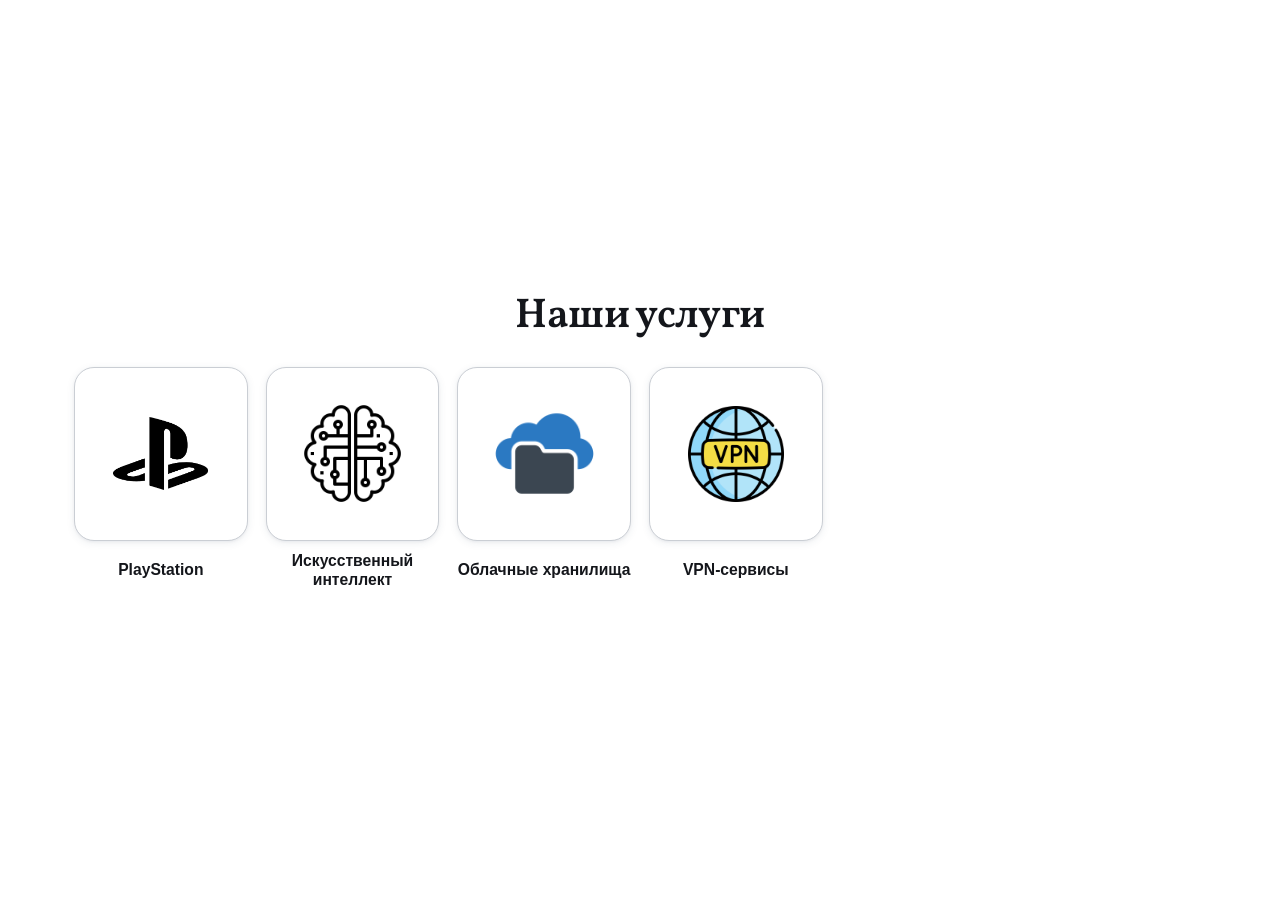
==== commit 918b64cd: "Make service tiles uniform and compact subscription tiers on phones" ====
--- a/index.html
+++ b/index.html
@@ -22,22 +22,22 @@
     <h1 class="services-title">Наши услуги</h1>
 
     <div class="services-grid">
-      <a href="playstation.html#games" class="service-item reveal">
+      <a href="playstation.html#games" class="service-item service-item--ps reveal">
         <span class="service-tile"><img src="assets/images/helps/ps.png" alt="PlayStation"></span>
         <span class="service-name">PlayStation</span>
       </a>
 
-      <a href="#" class="service-item reveal is-soon">
+      <a href="#" class="service-item service-item--ai reveal is-soon">
         <span class="service-tile"><img src="assets/images/helps/iintelect.png" alt="Искусственный интеллект"></span>
         <span class="service-name">Искусственный интеллект</span>
       </a>
 
-      <a href="#" class="service-item reveal is-soon">
+      <a href="#" class="service-item service-item--cloud reveal is-soon">
         <span class="service-tile"><img src="assets/images/helps/oblaco.png" alt="Облачные хранилища"></span>
         <span class="service-name">Облачные хранилища</span>
       </a>
 
-      <a href="#" class="service-item reveal is-soon">
+      <a href="#" class="service-item service-item--vpn reveal is-soon">
         <span class="service-tile"><img src="assets/images/helps/vpn.png" alt="VPN-сервисы"></span>
         <span class="service-name">VPN-сервисы</span>
       </a>
--- a/css/main.css
+++ b/css/main.css
@@ -1061,19 +1061,53 @@
   background:rgba(0,113,227,.1);
 }
 @media(max-width:1000px){
-  .sub-grid{grid-template-columns:1fr;max-width:460px;margin-left:auto;margin-right:auto}
   .sub-wide{grid-template-columns:1fr;gap:26px;padding:26px 24px}
   .sub-perks{grid-template-columns:repeat(2,1fr)}
 }
+
+/* phones: the three PS Plus tiers stay on one line as compact cards,
+   the EA card below them keeps the full width */
+@media(max-width:760px){
+  .sub-grid{
+    grid-template-columns:repeat(3,minmax(0,1fr));
+    gap:10px;
+    margin-top:34px;
+  }
+  .sub-card{
+    padding:16px 10px 14px;
+    border-radius:18px;
+    align-items:center;
+    text-align:center;
+  }
+  .sub-card-head{
+    flex-direction:column;
+    justify-content:center;
+    gap:8px;
+  }
+  .sub-logo svg{width:38px;height:38px}
+  .sub-chip{font-size:.58rem;letter-spacing:0;padding:.32em .5em;white-space:nowrap}
+  .sub-card h3{font-size:.86rem;line-height:1.2;letter-spacing:-.01em;margin-top:14px}
+  .sub-card .sub-desc,
+  .sub-card .sub-feats,
+  .sub-card .sub-save{display:none}
+  .sub-price{margin-top:12px;gap:0}
+  .sub-val{font-size:1.15rem;letter-spacing:-.02em}
+  .sub-card .sub-per{display:none}
+  .sub-btn{font-size:.74rem;padding:.62em .4em;gap:0}
+  .sub-ribbon{
+    top:-10px;left:50%;transform:translateX(-50%);
+    font-size:.52rem;letter-spacing:.04em;padding:.3em .45em;white-space:nowrap;
+  }
+  /* EA characteristics: two per line */
+  .sub-feats.cols{grid-template-columns:repeat(2,minmax(0,1fr));gap:10px 16px}
+  .sub-feats.cols li{font-size:.82rem;gap:8px}
+}
+
 @media(max-width:560px){
   .sec-subs{padding:56px 0 64px}
   .sub-switch{width:100%;justify-content:space-between;margin-top:28px}
   .sub-opt{flex:1;justify-content:center;padding:.6em .5em;font-size:.84rem}
-  .sub-grid{margin-top:38px;gap:16px}
-  .sub-card{padding:22px 20px 24px;border-radius:20px}
-  .sub-val{font-size:2.05rem}
-  .sub-desc{min-height:0}
-  .sub-feats.cols{grid-template-columns:1fr}
+  .sub-grid{margin-top:30px;gap:8px}
   .sub-wide{border-radius:20px;padding:24px 20px}
   .sub-perks{grid-template-columns:1fr;gap:20px}
   .sub-perk{display:flex;flex-wrap:wrap;align-items:center;gap:4px 14px}
@@ -1081,6 +1115,17 @@
   .sub-perk b{margin-top:0;width:100%}
 }
 
+
+/* very narrow phones: keep the price from wrapping inside the small cards */
+@media(max-width:420px){
+  .sub-grid{gap:6px}
+  .sub-card{padding:14px 8px 12px}
+  .sub-val{font-size:1rem;white-space:nowrap}
+  .sub-card h3{font-size:.8rem}
+  .sub-chip{font-size:.54rem;padding:.28em .4em}
+  .sub-logo svg{width:34px;height:34px}
+  .sub-btn{font-size:.7rem;padding:.6em .3em}
+}
 
 /* ============ SERVICES PAGE ============ */
 /* no top bar here, so drop the space reserved for it */
@@ -1104,6 +1149,7 @@
   letter-spacing:-.015em;
   color:var(--ink);
   margin:0 0 28px;
+  text-align:center;
 }
 .services-grid{
   display:grid;
@@ -1128,7 +1174,7 @@
   border:1px solid var(--line);
   border-radius:var(--r-lg);
   overflow:hidden;
-  background:var(--accent-tint);
+  background:var(--card);
   box-shadow:var(--shadow-sm);
   transition:box-shadow .28s ease,border-color .28s ease;
 }
@@ -1136,8 +1182,15 @@
   display:block;
   width:100%;
   height:100%;
-  object-fit:cover;
-}
+  object-fit:contain;
+  padding:20%;
+}
+/* every logo ends up at the same visual size inside its tile,
+   regardless of how much empty space the source png carries */
+.service-item--ps .service-tile img{padding:16%}
+.service-item--ai .service-tile img{padding:20%}
+.service-item--cloud .service-tile img{padding:16%}
+.service-item--vpn .service-tile img{padding:22%}
 .service-item:hover .service-tile{
   box-shadow:var(--shadow-lg);
   border-color:var(--accent-tint-2);
@@ -1149,6 +1202,11 @@
   line-height:1.25;
   text-align:center;
   color:var(--ink);
+  /* two lines reserved so one-line labels don't shrink their card */
+  min-height:2.5em;
+  display:flex;
+  align-items:center;
+  justify-content:center;
 }
 .service-item.is-soon{
   cursor:default;
@@ -1172,7 +1230,7 @@
     margin-bottom:22px;
   }
   .services-grid{
-    grid-template-columns:repeat(4,1fr);
+    grid-template-columns:repeat(4,minmax(0,1fr));
     gap:8px;
   }
   .service-item{
@@ -1183,6 +1241,7 @@
   }
   .service-name{
     font-size:.74rem;
+    min-height:2.6em;
   }
 }
 
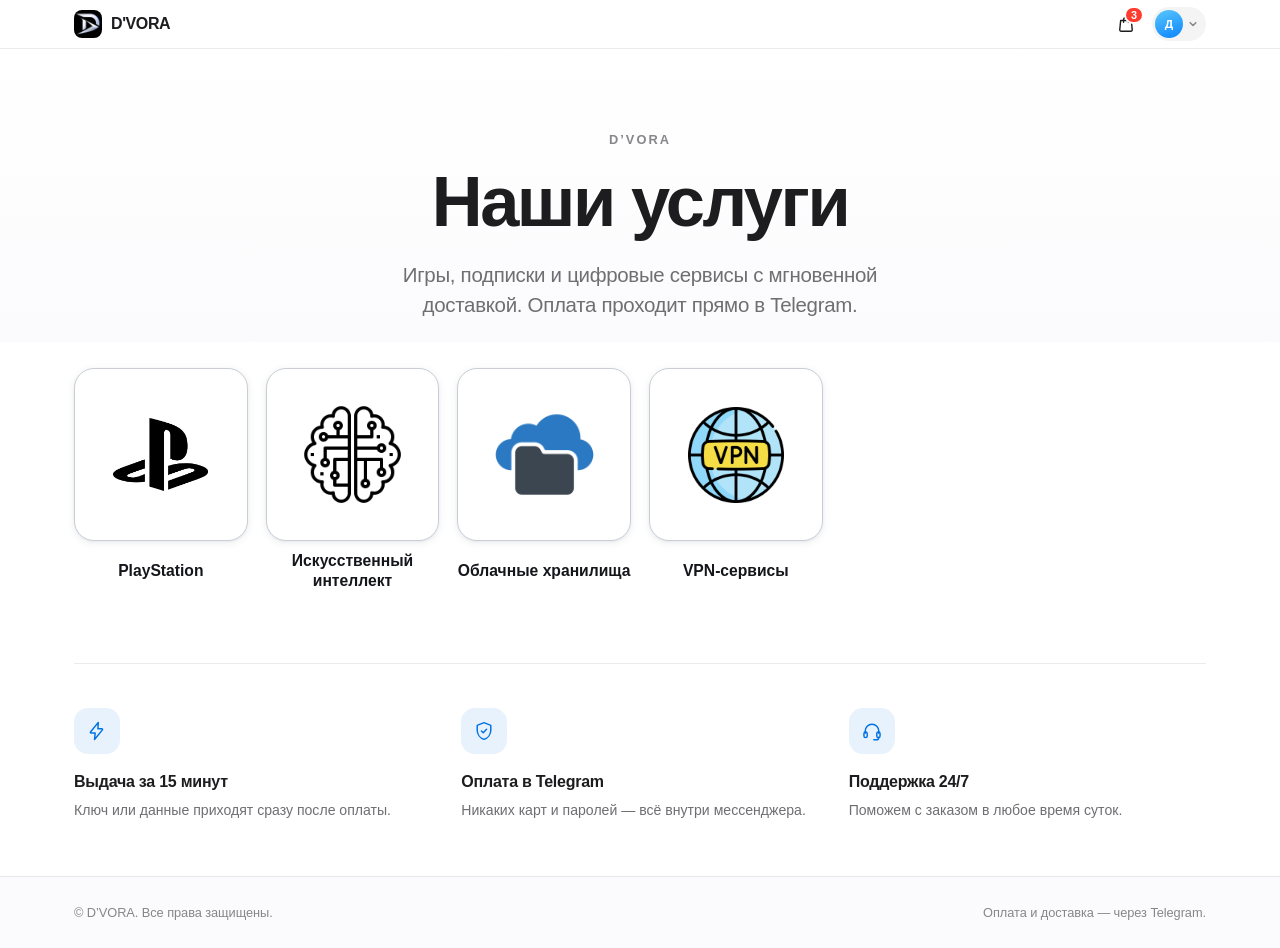
==== commit 5cdfa2cd: "Refresh services page in Apple style and pin cart with profile to the top right Keep the service til" ====
--- a/index.html
+++ b/index.html
@@ -14,39 +14,215 @@
 <link rel="stylesheet" href="css/main.css">
 <script>document.documentElement.classList.add('js')</script>
 </head>
-<body class="no-bar">
+<body>
+
+<!-- TOP BAR -->
+<header class="navbar navbar-home" id="topbar">
+  <div class="navbar-inner">
+    <a class="brand" href="index.html" aria-label="D'VORA — услуги">
+      <img class="brand-mark" src="assets/images/logo-mark.png" alt="">
+      <span class="brand-name">D'VORA</span>
+    </a>
+
+    <div class="navbar-actions">
+      <button class="icon-btn" id="cartBtn" type="button" aria-label="Корзина" aria-expanded="false">
+        <svg width="20" height="20" viewBox="0 0 24 24" fill="none"><use href="#i-nav-bag"/></svg>
+        <span class="icon-badge" id="navCartCount">0</span>
+      </button>
+      <button class="avatar-btn" id="profileBtn" type="button" aria-label="Профиль" aria-expanded="false">
+        <span class="avatar" id="navAvatar">—</span>
+        <span class="avatar-caret" aria-hidden="true"><svg width="10" height="10" viewBox="0 0 12 12" fill="none"><use href="#i-nav-chevron"/></svg></span>
+      </button>
+    </div>
+  </div>
+</header>
+
+<div class="scrim" id="scrim" aria-hidden="true"></div>
+
+<!-- CART DRAWER -->
+<aside class="drawer" id="cartDrawer" role="dialog" aria-modal="true" aria-label="Корзина" aria-hidden="true">
+  <div class="drawer-head">
+    <h2 class="drawer-title">Корзина</h2>
+    <button class="icon-btn sm" id="cartClose" type="button" aria-label="Закрыть корзину">
+      <svg width="16" height="16" viewBox="0 0 16 16" fill="none"><use href="#i-nav-x"/></svg>
+    </button>
+  </div>
+  <div class="drawer-body">
+    <div class="cart-list" id="cartList"></div>
+  </div>
+  <div class="drawer-foot">
+    <div class="sum-row"><span>Товары <span id="sumCount"></span></span><span class="sr-v" id="sumSubtotal"></span></div>
+    <div class="sum-row"><span>Комиссия сервиса</span><span class="sr-v" id="sumTax"></span></div>
+    <div class="sum-divider"></div>
+    <div class="sum-total"><span class="st-l">Итого</span><span class="st-v" id="sumTotal"></span></div>
+    <button class="apple-btn" id="checkoutBtn" type="button">Оплатить</button>
+    <p class="drawer-note">Оплата проходит через Telegram. Ключ или данные аккаунта придут в течение 15 минут.</p>
+  </div>
+</aside>
+
+<!-- PROFILE SHEET -->
+<aside class="sheet" id="profileSheet" role="dialog" aria-label="Профиль" aria-hidden="true">
+  <div class="sheet-card">
+    <div class="sheet-head">
+      <span class="avatar lg" id="pfAvatar">—</span>
+      <div class="sheet-id">
+        <div class="sheet-name" id="pfName">Игрок</div>
+        <div class="sheet-user" id="pfUsername">@username</div>
+        <span class="pill-demo" id="pfDemo" hidden>Демо-режим</span>
+      </div>
+      <button class="icon-btn sm" id="profileClose" type="button" aria-label="Закрыть профиль">
+        <svg width="16" height="16" viewBox="0 0 16 16" fill="none"><use href="#i-nav-x"/></svg>
+      </button>
+    </div>
+
+    <div class="pf-tgid">
+      <span class="pf-tg-l">Telegram ID</span>
+      <b class="pf-tg-v" id="pfTgid">—</b>
+    </div>
+    <p class="pf-note" id="pfNote">Профиль создан автоматически по вашему Telegram ID — регистрация не нужна.</p>
+
+    <div class="pf-grid">
+      <div class="pf-cell"><span class="pf-cl">Заказы</span><b class="pf-cv" id="pfOrders">0</b></div>
+      <div class="pf-cell"><span class="pf-cl">Избранное</span><b class="pf-cv" id="pfWish">0</b></div>
+      <div class="pf-cell"><span class="pf-cl">Баланс</span><b class="pf-cv" id="pfBalance">0 ₽</b></div>
+    </div>
+
+    <div class="pf-menu">
+      <button class="pf-row" type="button" data-pf="orders">
+        <span class="pf-ic"><svg width="18" height="18" viewBox="0 0 24 24" fill="none"><use href="#i-nav-box"/></svg></span>
+        <span class="pf-rt">Мои заказы</span>
+        <svg class="pf-ch" width="14" height="14" viewBox="0 0 12 12" fill="none"><use href="#i-nav-chevron"/></svg>
+      </button>
+      <button class="pf-row" type="button" data-pf="wishlist">
+        <span class="pf-ic"><svg width="18" height="18" viewBox="0 0 24 24" fill="none"><use href="#i-nav-heart"/></svg></span>
+        <span class="pf-rt">Избранное</span>
+        <span class="pf-badge" id="pfWishBadge">0</span>
+        <svg class="pf-ch" width="14" height="14" viewBox="0 0 12 12" fill="none"><use href="#i-nav-chevron"/></svg>
+      </button>
+      <button class="pf-row" type="button" data-pf="settings">
+        <span class="pf-ic"><svg width="18" height="18" viewBox="0 0 24 24" fill="none"><use href="#i-nav-gear"/></svg></span>
+        <span class="pf-rt">Настройки</span>
+        <svg class="pf-ch" width="14" height="14" viewBox="0 0 12 12" fill="none"><use href="#i-nav-chevron"/></svg>
+      </button>
+    </div>
+  </div>
+</aside>
 
 <!-- SERVICES -->
-<section class="services-section">
-  <div class="wrap">
-    <h1 class="services-title">Наши услуги</h1>
-
-    <div class="services-grid">
-      <a href="playstation.html#games" class="service-item service-item--ps reveal">
-        <span class="service-tile"><img src="assets/images/helps/ps.png" alt="PlayStation"></span>
-        <span class="service-name">PlayStation</span>
-      </a>
-
-      <a href="#" class="service-item service-item--ai reveal is-soon">
-        <span class="service-tile"><img src="assets/images/helps/iintelect.png" alt="Искусственный интеллект"></span>
-        <span class="service-name">Искусственный интеллект</span>
-      </a>
-
-      <a href="#" class="service-item service-item--cloud reveal is-soon">
-        <span class="service-tile"><img src="assets/images/helps/oblaco.png" alt="Облачные хранилища"></span>
-        <span class="service-name">Облачные хранилища</span>
-      </a>
-
-      <a href="#" class="service-item service-item--vpn reveal is-soon">
-        <span class="service-tile"><img src="assets/images/helps/vpn.png" alt="VPN-сервисы"></span>
-        <span class="service-name">VPN-сервисы</span>
-      </a>
-    </div>
-  </div>
-</section>
+<main class="services">
+
+  <section class="services-hero">
+    <div class="wrap">
+      <span class="services-eyebrow">D&rsquo;VORA</span>
+      <h1 class="services-title">Наши&nbsp;услуги</h1>
+      <p class="services-sub">Игры, подписки и цифровые сервисы с мгновенной доставкой. Оплата проходит прямо в&nbsp;Telegram.</p>
+    </div>
+  </section>
+
+  <section class="services-section">
+    <div class="wrap">
+      <div class="services-grid">
+
+        <a href="playstation.html#games" class="service-item service-item--ps reveal">
+          <span class="service-tile"><img src="assets/images/helps/ps.png" alt="PlayStation"></span>
+          <span class="service-name">PlayStation</span>
+        </a>
+
+        <a href="ai.html" class="service-item service-item--ai reveal">
+          <span class="service-tile"><img src="assets/images/helps/iintelect.png" alt="Искусственный интеллект"></span>
+          <span class="service-name">Искусственный интеллект</span>
+        </a>
+
+        <a href="#" class="service-item service-item--cloud reveal is-soon" data-soon="Облачные хранилища">
+          <span class="service-tile"><img src="assets/images/helps/oblaco.png" alt="Облачные хранилища"></span>
+          <span class="service-name">Облачные хранилища</span>
+        </a>
+
+        <a href="#" class="service-item service-item--vpn reveal is-soon" data-soon="VPN-сервисы">
+          <span class="service-tile"><img src="assets/images/helps/vpn.png" alt="VPN-сервисы"></span>
+          <span class="service-name">VPN-сервисы</span>
+        </a>
+
+      </div>
+
+      <ul class="services-perks">
+        <li class="service-perk">
+          <span class="service-perk-ic" aria-hidden="true">
+            <svg width="22" height="22" viewBox="0 0 24 24" fill="none"><use href="#i-sv-bolt"/></svg>
+          </span>
+          <b>Выдача за 15 минут</b>
+          <span>Ключ или данные приходят сразу после оплаты.</span>
+        </li>
+        <li class="service-perk">
+          <span class="service-perk-ic" aria-hidden="true">
+            <svg width="22" height="22" viewBox="0 0 24 24" fill="none"><use href="#i-sv-shield"/></svg>
+          </span>
+          <b>Оплата в Telegram</b>
+          <span>Никаких карт и паролей &mdash; всё внутри мессенджера.</span>
+        </li>
+        <li class="service-perk">
+          <span class="service-perk-ic" aria-hidden="true">
+            <svg width="22" height="22" viewBox="0 0 24 24" fill="none"><use href="#i-sv-headset"/></svg>
+          </span>
+          <b>Поддержка 24/7</b>
+          <span>Поможем с заказом в любое время суток.</span>
+        </li>
+      </ul>
+    </div>
+  </section>
+
+  <footer class="services-foot">
+    <div class="wrap">
+      <p class="services-foot-txt">&copy; D&rsquo;VORA. Все права защищены.</p>
+      <p class="services-foot-txt">Оплата и доставка &mdash; через Telegram.</p>
+    </div>
+  </footer>
+</main>
+
+<!-- ICONS -->
+<svg xmlns="http://www.w3.org/2000/svg" aria-hidden="true" style="display:none">
+  <symbol id="i-nav-bag" viewBox="0 0 24 24">
+    <path d="M5.6 7.8h12.8l1.1 11.1a1.6 1.6 0 0 1-1.6 1.75H6.1a1.6 1.6 0 0 1-1.6-1.75z" stroke="currentColor" stroke-width="1.7" fill="none" stroke-linejoin="round"/>
+    <path d="M9.1 10V6.9a2.9 2.9 0 0 1 5.8 0V10" stroke="currentColor" stroke-width="1.7" fill="none" stroke-linecap="round"/>
+  </symbol>
+  <symbol id="i-sv-bolt" viewBox="0 0 24 24">
+    <path d="M13.4 2.6L4.9 13.1a.7.7 0 0 0 .54 1.15H10l-.7 7.05 8.6-10.5a.7.7 0 0 0-.54-1.15H13z" stroke="currentColor" stroke-width="1.6" fill="none" stroke-linejoin="round"/>
+  </symbol>
+  <symbol id="i-sv-shield" viewBox="0 0 24 24">
+    <path d="M12 2.9l7.4 2.9v5.3c0 4.5-3.1 8.6-7.4 10-4.3-1.4-7.4-5.5-7.4-10V5.8z" stroke="currentColor" stroke-width="1.6" fill="none" stroke-linejoin="round"/>
+    <path d="M9.2 11.9l2 2 3.6-3.7" stroke="currentColor" stroke-width="1.6" fill="none" stroke-linecap="round" stroke-linejoin="round"/>
+  </symbol>
+  <symbol id="i-sv-headset" viewBox="0 0 24 24">
+    <path d="M4.6 14.4v-2.3a7.4 7.4 0 0 1 14.8 0v2.3" stroke="currentColor" stroke-width="1.6" fill="none" stroke-linecap="round"/>
+    <rect x="3.2" y="13.2" width="3.6" height="6" rx="1.8" stroke="currentColor" stroke-width="1.6" fill="none"/>
+    <rect x="17.2" y="13.2" width="3.6" height="6" rx="1.8" stroke="currentColor" stroke-width="1.6" fill="none"/>
+    <path d="M19.4 19.2a2.6 2.6 0 0 1-2.6 2.4H14" stroke="currentColor" stroke-width="1.6" fill="none" stroke-linecap="round"/>
+  </symbol>
+  <symbol id="i-nav-chevron" viewBox="0 0 12 12">
+    <path d="M2.6 4.4L6 7.8l3.4-3.4" stroke="currentColor" stroke-width="1.8" fill="none" stroke-linecap="round" stroke-linejoin="round"/>
+  </symbol>
+  <symbol id="i-nav-x" viewBox="0 0 16 16">
+    <path d="M3.6 3.6l8.8 8.8M12.4 3.6l-8.8 8.8" stroke="currentColor" stroke-width="1.8" fill="none" stroke-linecap="round"/>
+  </symbol>
+  <symbol id="i-nav-box" viewBox="0 0 24 24">
+    <path d="M20.2 8.1v7.8a1.6 1.6 0 0 1-.85 1.41l-6.55 3.4a1.6 1.6 0 0 1-1.6 0l-6.55-3.4a1.6 1.6 0 0 1-.85-1.41V8.1" stroke="currentColor" stroke-width="1.7" fill="none" stroke-linecap="round" stroke-linejoin="round"/>
+    <path d="M3.9 7.6L11.25 4a1.6 1.6 0 0 1 1.6 0l7.35 3.6a.9.9 0 0 1 0 1.64L12.85 13a1.6 1.6 0 0 1-1.6 0L3.9 9.24a.9.9 0 0 1 0-1.64z" stroke="currentColor" stroke-width="1.7" fill="none" stroke-linejoin="round"/>
+  </symbol>
+  <symbol id="i-nav-heart" viewBox="0 0 24 24">
+    <path d="M12 20s-7.6-4.5-7.6-9.4A4.2 4.2 0 0 1 12 8a4.2 4.2 0 0 1 7.6 2.6c0 4.9-7.6 9.4-7.6 9.4z" stroke="currentColor" stroke-width="1.7" fill="none" stroke-linejoin="round"/>
+  </symbol>
+  <symbol id="i-nav-gear" viewBox="0 0 24 24">
+    <circle cx="12" cy="12" r="3.1" stroke="currentColor" stroke-width="1.7" fill="none"/>
+    <path d="M19.1 14.6a1.5 1.5 0 0 0 .3 1.65l.05.05a1.8 1.8 0 1 1-2.55 2.55l-.05-.05a1.5 1.5 0 0 0-1.65-.3 1.5 1.5 0 0 0-.91 1.37v.13a1.8 1.8 0 1 1-3.6 0v-.07a1.5 1.5 0 0 0-.98-1.37 1.5 1.5 0 0 0-1.65.3l-.05.05A1.8 1.8 0 1 1 5.47 16.4l.05-.05a1.5 1.5 0 0 0 .3-1.65 1.5 1.5 0 0 0-1.37-.91H4.3a1.8 1.8 0 1 1 0-3.6h.07a1.5 1.5 0 0 0 1.37-.98 1.5 1.5 0 0 0-.3-1.65l-.05-.05A1.8 1.8 0 1 1 7.95 4.95l.05.05a1.5 1.5 0 0 0 1.65.3h.07a1.5 1.5 0 0 0 .91-1.37V3.8a1.8 1.8 0 1 1 3.6 0v.07a1.5 1.5 0 0 0 .91 1.37 1.5 1.5 0 0 0 1.65-.3l.05-.05a1.8 1.8 0 1 1 2.55 2.55l-.05.05a1.5 1.5 0 0 0-.3 1.65v.07a1.5 1.5 0 0 0 1.37.91h.13a1.8 1.8 0 1 1 0 3.6h-.07a1.5 1.5 0 0 0-1.37.91z" stroke="currentColor" stroke-width="1.6" fill="none" stroke-linejoin="round"/>
+  </symbol>
+</svg>
 
 <!-- JavaScript Modules -->
 <script src="js/main.js"></script>
+<script src="js/user.js"></script>
+<script src="js/cart.js"></script>
+<script src="js/cart-drawer.js"></script>
+<script src="js/profile.js"></script>
 <script src="js/telegram.js"></script>
 </body>
-</html>
+</html>
--- a/css/main.css
+++ b/css/main.css
@@ -97,12 +97,16 @@
 }
 .navbar.scrolled{border-bottom-color:transparent;box-shadow:0 1px 0 rgba(0,0,0,.06),0 8px 24px rgba(0,0,0,.06)}
 .navbar-inner{
-  display:flex;align-items:center;gap:16px;
-  height:52px;max-width:var(--maxw);margin:0 auto;padding:0 24px;
-}
-.brand{display:flex;align-items:center;gap:8px;flex:0 0 auto;color:#1d1d1f}
-.brand-mark{width:26px;height:26px;border-radius:8px}
-.brand-name{font-size:.98rem;font-weight:600;letter-spacing:-.02em;white-space:nowrap}
+  display:flex;align-items:center;justify-content:space-between;gap:16px;
+  height:48px;max-width:var(--maxw);margin:0 auto;padding:0 24px;
+}
+.brand{display:flex;align-items:center;gap:9px;flex:0 0 auto;color:#1d1d1f}
+.brand-mark{width:28px;height:28px;border-radius:8px}
+.brand-name{
+  font-family:var(--sans);
+  font-size:1rem;font-weight:600;letter-spacing:-.025em;
+  color:#1d1d1f;white-space:nowrap;
+}
 
 /* back link to the services page */
 .back-btn{
@@ -142,23 +146,24 @@
 }
 
 /* actions */
-.navbar-actions{display:flex;align-items:center;gap:6px;flex:0 0 auto;margin-left:auto}
+.navbar-actions{display:flex;align-items:center;gap:8px;flex:0 0 auto;margin-left:auto}
 .icon-btn{
   position:relative;
   display:inline-flex;align-items:center;justify-content:center;
-  width:34px;height:34px;padding:0;border:none;border-radius:10px;
+  width:36px;height:36px;padding:0;border:none;border-radius:11px;
   background:transparent;color:#1d1d1f;cursor:pointer;
   transition:background .18s ease,transform .18s ease;
+  -webkit-tap-highlight-color:transparent;
 }
 .icon-btn:hover{background:rgba(0,0,0,.055)}
 .icon-btn:active{transform:scale(.92)}
 .icon-btn.sm{width:30px;height:30px;border-radius:9px;color:#6e6e73}
 .icon-badge{
-  position:absolute;top:1px;right:1px;
-  min-width:17px;height:17px;padding:0 5px;
+  position:absolute;top:0;right:0;
+  min-width:18px;height:18px;padding:0 5px;
   display:inline-flex;align-items:center;justify-content:center;
   background:#ff3b30;color:#fff;
-  font-size:.66rem;font-weight:700;line-height:1;
+  font-size:.68rem;font-weight:600;line-height:1;
   border-radius:100px;border:2px solid #fff;
   font-variant-numeric:tabular-nums;
   transform:scale(0);opacity:0;
@@ -169,9 +174,10 @@
 @keyframes badgeBump{0%{transform:scale(1)}38%{transform:scale(1.32)}100%{transform:scale(1)}}
 .avatar-btn{
   display:inline-flex;align-items:center;gap:5px;
-  padding:3px 7px 3px 3px;border:none;border-radius:100px;
+  padding:3px 8px 3px 3px;border:none;border-radius:100px;
   background:rgba(0,0,0,.045);cursor:pointer;
   transition:background .18s ease,transform .18s ease;
+  -webkit-tap-highlight-color:transparent;
 }
 .avatar-btn:hover{background:rgba(0,0,0,.075)}
 .avatar-btn:active{transform:scale(.95)}
@@ -179,9 +185,9 @@
 .avatar-btn.open .avatar-caret{transform:rotate(180deg)}
 .avatar{
   display:inline-flex;align-items:center;justify-content:center;
-  width:26px;height:26px;border-radius:50%;flex:0 0 auto;
+  width:28px;height:28px;border-radius:50%;flex:0 0 auto;
   background:linear-gradient(160deg,#5ac8fa,#0a84ff);
-  color:#fff;font-size:.72rem;font-weight:600;letter-spacing:-.01em;
+  color:#fff;font-size:.74rem;font-weight:600;letter-spacing:-.01em;
   overflow:hidden;user-select:none;
 }
 .avatar img{width:100%;height:100%;object-fit:cover}
@@ -739,12 +745,12 @@
   .app-head,.app-body{padding-left:20px;padding-right:20px}
 }
 @media(max-width:760px){
-  .navbar-inner{height:52px;padding:0 14px;gap:6px}
+  .navbar-inner{height:48px;padding:0 14px;gap:6px}
   .brand-name{display:none}
   .brand{flex:0 0 auto}
   .seg{flex:1;min-width:0;margin:0;overflow:hidden}
   .seg-opt{flex:1;min-width:0;text-align:center;padding:5px 6px;font-size:.74rem;overflow:hidden;text-overflow:ellipsis}
-  .navbar-actions{gap:0;margin-left:4px}
+  .navbar-actions{gap:2px;margin-left:4px}
   .avatar-caret{display:none}
   .avatar-btn{padding:2px}
   .sheet{right:10px}
@@ -780,6 +786,11 @@
   .back-btn{padding:0 8px}
   .back-txt{display:none}
 }
+/* the landing page has no segmented control, so the wordmark stays put */
+@media(max-width:760px){
+  .navbar-home .brand-name{display:inline}
+  .navbar-home .navbar-actions{gap:8px;margin-left:auto}
+}
 @media(prefers-reduced-motion:reduce){
   *{animation:none!important;scroll-behavior:auto!important}
   html.js .reveal{opacity:1;transform:none;transition:none}
@@ -1038,6 +1049,56 @@
 .sub-wide-buy .sub-btn{margin-top:18px}
 .sub-fine{font-size:.76rem;color:#86868b;margin-top:12px;text-align:center}
 
+/* description toggle (phones only) */
+.sub-more{
+  display:none;
+  width:100%;
+  align-items:center;
+  justify-content:center;
+  gap:6px;
+  margin-top:8px;
+  border:1px solid var(--line);
+  background:#f5f5f7;
+  color:#1d1d1f;
+  border-radius:100px;
+  padding:.68em 1em;
+  font-family:var(--sans);
+  font-size:.88rem;
+  font-weight:500;
+  letter-spacing:-.01em;
+  cursor:pointer;
+  transition:background .2s ease,border-color .2s ease;
+}
+.sub-more:hover{background:#ececf0}
+.sub-more svg{flex:0 0 auto;transition:transform .25s ease}
+.sub-more[aria-expanded="true"] svg{transform:rotate(180deg)}
+.sub-card.is-open{box-shadow:0 0 0 2px #0071e3,0 16px 40px rgba(0,0,0,.12)}
+.sub-card.is-open .sub-more{background:#eaf3fe;border-color:#0071e3;color:#0071e3}
+
+.sub-more-panel{
+  grid-column:1 / -1;
+  background:#ffffff;
+  border-radius:22px;
+  padding:22px 24px;
+  box-shadow:0 1px 2px rgba(0,0,0,.05),0 10px 26px rgba(0,0,0,.06);
+  text-align:left;
+}
+.sub-more-panel[hidden]{display:none}
+/* the panel only makes sense on phones, where the copy is behind the toggle */
+@media(min-width:761px){
+  .sub-more-panel{display:none}
+}
+.sub-more-title{
+  font-family:var(--sans);
+  font-weight:600;
+  font-size:1.05rem;
+  letter-spacing:-.01em;
+  color:#1d1d1f;
+  margin:0 0 8px;
+}
+.sub-more-panel .sub-desc{min-height:0;margin-top:0}
+.sub-more-panel .sub-feats{grid-template-columns:1fr;gap:10px;margin:16px 0 0}
+
 /* perks row */
 .sub-perks{
   list-style:none;
@@ -1074,7 +1135,7 @@
     margin-top:34px;
   }
   .sub-card{
-    padding:16px 10px 14px;
+    padding:22px 8px 18px;
     border-radius:18px;
     align-items:center;
     text-align:center;
@@ -1082,18 +1143,21 @@
   .sub-card-head{
     flex-direction:column;
     justify-content:center;
-    gap:8px;
+    gap:10px;
   }
-  .sub-logo svg{width:38px;height:38px}
-  .sub-chip{font-size:.58rem;letter-spacing:0;padding:.32em .5em;white-space:nowrap}
-  .sub-card h3{font-size:.86rem;line-height:1.2;letter-spacing:-.01em;margin-top:14px}
+  .sub-logo svg{width:44px;height:44px}
+  .sub-chip{font-size:.6rem;letter-spacing:0;padding:.34em .55em;white-space:nowrap}
+  .sub-card h3{font-size:.9rem;line-height:1.22;letter-spacing:-.01em;margin-top:16px}
   .sub-card .sub-desc,
   .sub-card .sub-feats,
   .sub-card .sub-save{display:none}
-  .sub-price{margin-top:12px;gap:0}
-  .sub-val{font-size:1.15rem;letter-spacing:-.02em}
+  /* free space collects above the price, the price never touches the buttons */
+  .sub-card .sub-price{margin-top:auto;padding-top:20px;gap:0}
+  .sub-val{font-size:1.05rem;letter-spacing:-.02em;white-space:nowrap}
   .sub-card .sub-per{display:none}
-  .sub-btn{font-size:.74rem;padding:.62em .4em;gap:0}
+  .sub-btn{font-size:.74rem;padding:.68em .4em;gap:0}
+  .sub-card .sub-btn{margin-top:14px}
+  .sub-more{display:inline-flex;font-size:.72rem;padding:.66em .4em;margin-top:10px}
   .sub-ribbon{
     top:-10px;left:50%;transform:translateX(-50%);
     font-size:.52rem;letter-spacing:.04em;padding:.3em .45em;white-space:nowrap;
@@ -1101,55 +1165,92 @@
   /* EA characteristics: two per line */
   .sub-feats.cols{grid-template-columns:repeat(2,minmax(0,1fr));gap:10px 16px}
   .sub-feats.cols li{font-size:.82rem;gap:8px}
+
+  /* EA card lies flat: description stays behind the toggle */
+  .sub-wide{padding:20px 18px;border-radius:20px;gap:18px}
+  .sub-wide-head{gap:14px}
+  .sub-wide-head .sub-logo svg{width:46px;height:46px}
+  .sub-wide-head h3{font-size:1.2rem}
+  .sub-wide .sub-desc,
+  .sub-wide .sub-feats{display:none}
+  .sub-wide.is-open .sub-desc{display:block}
+  .sub-wide.is-open .sub-feats{display:grid}
+  .sub-wide-buy{padding:18px;border-radius:16px}
+  .sub-wide-buy .sub-btn{margin-top:14px}
 }
 
 @media(max-width:560px){
   .sec-subs{padding:56px 0 64px}
   .sub-switch{width:100%;justify-content:space-between;margin-top:28px}
   .sub-opt{flex:1;justify-content:center;padding:.6em .5em;font-size:.84rem}
-  .sub-grid{margin-top:30px;gap:8px}
-  .sub-wide{border-radius:20px;padding:24px 20px}
-  .sub-perks{grid-template-columns:1fr;gap:20px}
-  .sub-perk{display:flex;flex-wrap:wrap;align-items:center;gap:4px 14px}
+  .sec-subs>.wrap{padding:0 12px}
+  .sub-grid{margin-top:30px;gap:6px}
+  .sub-card{padding:20px 7px 16px}
+  .sub-perks{grid-template-columns:repeat(2,minmax(0,1fr));gap:18px 14px}
   .sub-perk-ic{width:38px;height:38px;border-radius:12px}
-  .sub-perk b{margin-top:0;width:100%}
+  .sub-perk b{margin-top:12px;font-size:.9rem}
+  .sub-perk>span:last-child{font-size:.8rem}
 }
 
 
 /* very narrow phones: keep the price from wrapping inside the small cards */
 @media(max-width:420px){
-  .sub-grid{gap:6px}
-  .sub-card{padding:14px 8px 12px}
+  .sub-grid{gap:5px}
+  .sub-card{padding:13px 6px 11px}
   .sub-val{font-size:1rem;white-space:nowrap}
   .sub-card h3{font-size:.8rem}
   .sub-chip{font-size:.54rem;padding:.28em .4em}
   .sub-logo svg{width:34px;height:34px}
   .sub-btn{font-size:.7rem;padding:.6em .3em}
-}
-
-/* ============ SERVICES PAGE ============ */
-/* no top bar here, so drop the space reserved for it */
-body.no-bar{
-  padding-top:0;
-}
+  .sub-more{font-size:.68rem;padding:.58em .3em}
+}
+
+/* ============ SERVICES PAGE — APPLE STYLE ============ */
+.services{
+  display:block;
+  padding-bottom:env(safe-area-inset-bottom);
+}
+
+/* hero */
+.services-hero{
+  padding:clamp(40px,7vw,78px) 0 clamp(14px,2vw,22px);
+  text-align:center;
+  background:linear-gradient(180deg,#ffffff 0%,#fbfbfd 100%);
+}
+.services-eyebrow{
+  display:inline-block;
+  font-family:var(--sans);
+  font-size:.8rem;
+  font-weight:600;
+  letter-spacing:.16em;
+  text-transform:uppercase;
+  color:#86868b;
+  margin-bottom:16px;
+}
+.services-title{
+  font-family:var(--sans);
+  font-weight:600;
+  font-size:clamp(2.6rem,6.2vw,4.4rem);
+  line-height:1.04;
+  letter-spacing:-.035em;
+  color:#1d1d1f;
+  margin:0;
+  text-wrap:balance;
+}
+.services-sub{
+  font-family:var(--sans);
+  font-size:clamp(1.02rem,1.7vw,1.28rem);
+  line-height:1.45;
+  letter-spacing:-.015em;
+  color:#6e6e73;
+  max-width:46ch;
+  margin:22px auto 0;
+  text-wrap:balance;
+}
+
+/* grid */
 .services-section{
-  padding:56px 0 72px;
-  min-height:100vh;
-  display:flex;
-  align-items:center;
-}
-.services-section > .wrap{
-  width:100%;
-}
-.services-title{
-  font-family:var(--serif);
-  font-weight:600;
-  font-size:clamp(1.9rem,3.6vw,2.6rem);
-  line-height:1.08;
-  letter-spacing:-.015em;
-  color:var(--ink);
-  margin:0 0 28px;
-  text-align:center;
+  padding:26px 0 56px;
 }
 .services-grid{
   display:grid;
@@ -1220,14 +1321,81 @@
   border-color:var(--line);
 }
 
-/* phones: all four icons on one line */
+/* perks */
+.services-perks{
+  list-style:none;
+  display:grid;
+  grid-template-columns:repeat(3,minmax(0,1fr));
+  gap:clamp(16px,2.4vw,30px);
+  margin:clamp(40px,6vw,72px) 0 0;
+  padding-top:clamp(28px,4vw,44px);
+  border-top:1px solid rgba(0,0,0,.08);
+}
+.service-perk-ic{
+  display:flex;
+  align-items:center;
+  justify-content:center;
+  width:46px;height:46px;
+  border-radius:14px;
+  color:#0071e3;
+  background:rgba(0,113,227,.09);
+}
+.service-perk b{
+  display:block;
+  margin-top:16px;
+  font-family:var(--sans);
+  font-weight:600;
+  font-size:1rem;
+  letter-spacing:-.015em;
+  color:#1d1d1f;
+}
+.service-perk>span:last-child{
+  display:block;
+  margin-top:6px;
+  font-size:.88rem;
+  line-height:1.45;
+  color:#6e6e73;
+}
+
+/* footer */
+.services-foot{
+  border-top:1px solid rgba(0,0,0,.08);
+  background:#fbfbfd;
+  padding:26px 0;
+}
+.services-foot .wrap{
+  display:flex;
+  align-items:center;
+  justify-content:space-between;
+  flex-wrap:wrap;
+  gap:8px 20px;
+}
+.services-foot-txt{
+  font-family:var(--sans);
+  font-size:.8rem;
+  color:#86868b;
+  letter-spacing:-.005em;
+}
+
+/* tablets: perks stack into rows */
+@media(max-width:900px){
+  .services-perks{grid-template-columns:1fr;gap:22px}
+  .service-perk{display:grid;grid-template-columns:46px 1fr;column-gap:16px;align-items:center}
+  .service-perk-ic{grid-row:span 2}
+  .service-perk b{margin-top:0}
+  .service-perk>span:last-child{margin-top:4px}
+}
+
+/* phones */
 @media(max-width:560px){
+  .services-hero{padding:34px 0 6px}
+  .services-eyebrow{font-size:.72rem;letter-spacing:.14em;margin-bottom:12px}
+  .services-title{font-size:2.3rem;letter-spacing:-.03em}
+  .services-sub{font-size:1rem;margin-top:16px}
+
+  /* phones: all four icons on one line */
   .services-section{
-    padding:28px 0 40px;
-  }
-  .services-title{
-    font-size:1.7rem;
-    margin-bottom:22px;
+    padding:20px 0 36px;
   }
   .services-grid{
     grid-template-columns:repeat(4,minmax(0,1fr));
@@ -1243,6 +1411,10 @@
     font-size:.74rem;
     min-height:2.6em;
   }
+
+  .services-perks{margin-top:34px;padding-top:26px;gap:20px}
+  .services-foot{padding:20px 0}
+  .services-foot .wrap{justify-content:center;text-align:center}
 }
 
 /* very narrow phones keep the row from breaking */
@@ -1257,3 +1429,67 @@
     font-size:.68rem;
   }
 }
+
+
+/* ============ AI PAGE ============ */
+.ai-grid{
+  display:grid;
+  grid-template-columns:repeat(auto-fill,minmax(150px,1fr));
+  gap:18px;
+  margin-top:34px;
+}
+.ai-item{
+  display:flex;
+  flex-direction:column;
+  gap:10px;
+  text-align:center;
+}
+.ai-tile{
+  display:block;
+  aspect-ratio:1/1;
+  width:100%;
+  border:1px solid var(--line);
+  border-radius:var(--r-lg);
+  overflow:hidden;
+  /* each tile adopts its logo's own backdrop, so contain leaves no white bars */
+  background:var(--tile-bg,var(--card));
+  box-shadow:var(--shadow-sm);
+  transition:box-shadow .28s ease,border-color .28s ease;
+}
+.ai-tile img{
+  display:block;
+  width:100%;
+  height:100%;
+  object-fit:contain;
+  /* small inset so logos never touch the tile border; invisible on the
+     colour-matched tiles because it reveals only their own backdrop */
+  padding:9%;
+}
+/* backdrops sampled from each logo file so contain shows no white bars */
+.ai-item--chatgpt .ai-tile{--tile-bg:#010101}
+.ai-item--claude .ai-tile{--tile-bg:#fbc093}
+.ai-item--gemini .ai-tile{--tile-bg:linear-gradient(180deg,#010101 0%,#22151f 100%)}
+.ai-item--midjourney .ai-tile{--tile-bg:var(--card)}
+.ai-item--copilot .ai-tile{--tile-bg:#000000}
+.ai-item:hover .ai-tile{
+  box-shadow:var(--shadow-lg);
+  border-color:var(--accent-tint-2);
+}
+.ai-name{
+  font-family:var(--sans);
+  font-weight:600;
+  font-size:.98rem;
+  line-height:1.25;
+  color:var(--ink);
+  /* two lines reserved so one-line names don't shrink their card */
+  min-height:2.5em;
+  display:flex;
+  align-items:center;
+  justify-content:center;
+}
+@media(max-width:560px){
+  .ai-grid{grid-template-columns:repeat(3,minmax(0,1fr));gap:10px;margin-top:26px}
+  .ai-tile{border-radius:16px}
+  .ai-item{gap:8px}
+  .ai-name{font-size:.76rem;min-height:2.6em}
+}
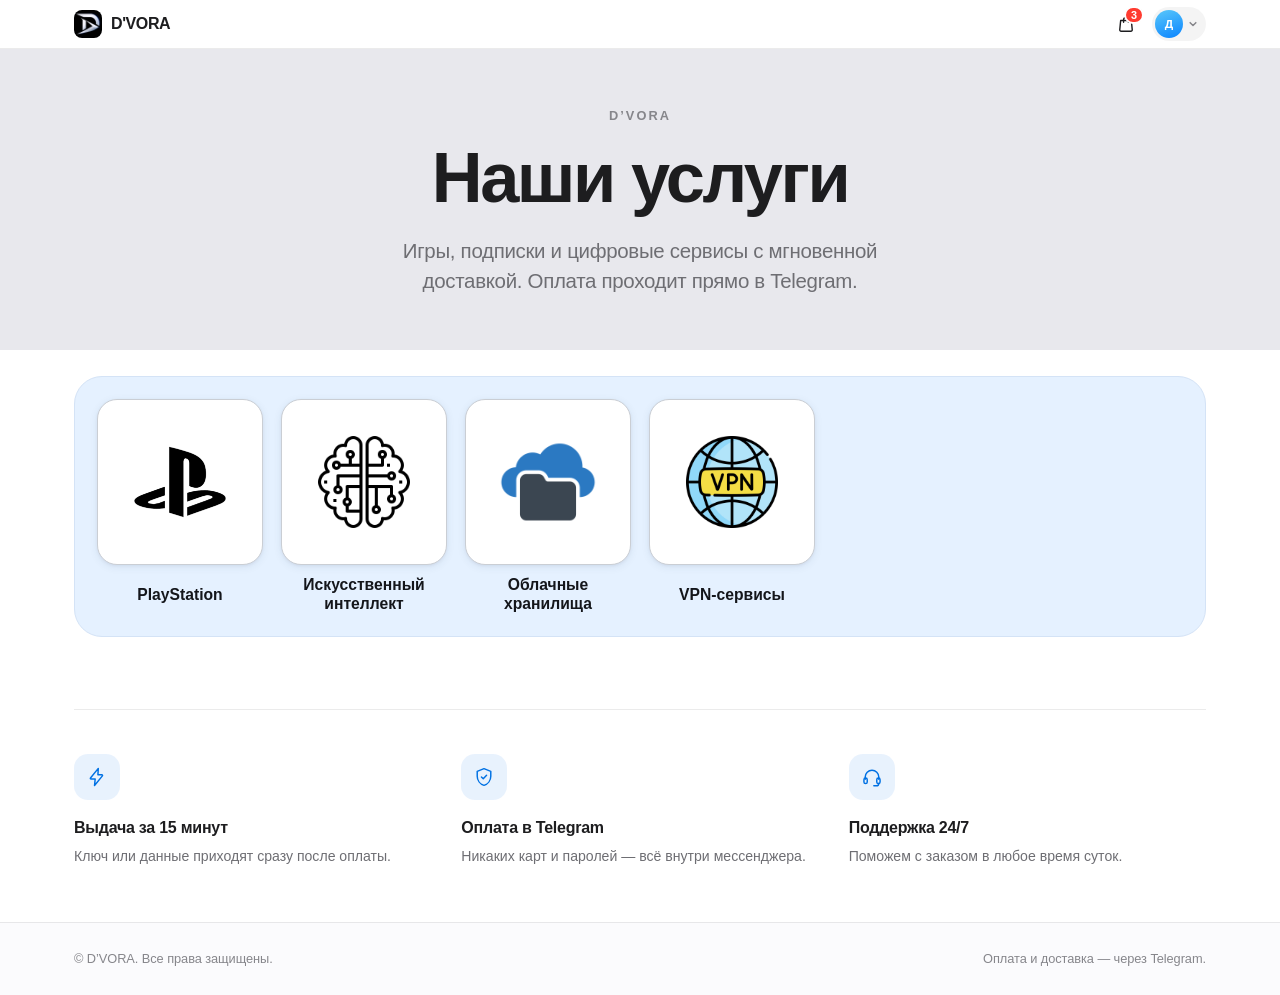
==== commit 4185d3e4: "Wrap the services page title and description in the grey edge-to-edge band" ====
--- a/index.html
+++ b/index.html
@@ -113,9 +113,11 @@
 
   <section class="services-hero">
     <div class="wrap">
-      <span class="services-eyebrow">D&rsquo;VORA</span>
-      <h1 class="services-title">Наши&nbsp;услуги</h1>
-      <p class="services-sub">Игры, подписки и цифровые сервисы с мгновенной доставкой. Оплата проходит прямо в&nbsp;Telegram.</p>
+      <div class="services-band">
+        <span class="services-eyebrow">D&rsquo;VORA</span>
+        <h1 class="services-title">Наши&nbsp;услуги</h1>
+        <p class="services-sub">Игры, подписки и цифровые сервисы с мгновенной доставкой. Оплата проходит прямо в&nbsp;Telegram.</p>
+      </div>
     </div>
   </section>
 
--- a/css/main.css
+++ b/css/main.css
@@ -392,7 +392,7 @@
 @media(prefers-reduced-motion:reduce){.strip-inner{animation:none}}
  
 /* SECTIONS */
-.sec{padding:64px 0}
+.sec{--sec-pt:64px;padding:var(--sec-pt) 0}
 .sec-head{max-width:640px;margin-bottom:32px}
 .sec-head.center{margin-left:auto;margin-right:auto;text-align:center}
 .sec-tag{display:inline-flex;align-items:center;gap:7px;font-size:.76rem;letter-spacing:.14em;text-transform:uppercase;color:var(--accent-strong);font-weight:700;margin-bottom:16px}
@@ -402,6 +402,20 @@
 .sec-head h2 em{font-style:italic;font-weight:500;color:var(--accent-strong)}
 .sec-head p{color:var(--ink-soft);font-size:1.08rem;margin-top:16px;max-width:56ch}
 .sec-head.center p{margin-left:auto;margin-right:auto}
+/* grey band behind a section title + description — same grey as the tab bar.
+   Escapes the content column and sits flush against the top of its section. */
+.sec-head.sec-head--panel{
+  max-width:none;
+  width:100vw;
+  margin:calc(-1 * var(--sec-pt,64px)) 0 32px 50%;
+  transform:translateX(-50%);
+  padding:clamp(34px,4.4vw,54px) clamp(24px,4vw,44px);
+  border:0;
+  border-radius:0;
+  background:#e8e8ed;
+}
+.sec-head--panel h2{color:var(--ink)}
+.sec-head--panel p{color:var(--ink-soft)}
 .sec-meta{margin-top:28px;display:flex;align-items:center;justify-content:center;gap:14px 26px;flex-wrap:wrap}
  
 /* HITS */
@@ -766,7 +780,7 @@
 }
 @media(max-width:560px){
   .wrap{padding:0 18px}
-  .sec{padding:60px 0}
+  .sec{--sec-pt:60px}
   .catalog-grid,.hits-grid{grid-template-columns:1fr}
   .catalog-grid{gap:12px;padding-bottom:12px}
   .catalog-grid .pcard{min-width:140px;max-width:140px;flex-basis:140px;border-radius:var(--r-md)}
@@ -863,7 +877,8 @@
 
 /* ============ SUBSCRIPTIONS — APPLE STYLE ============ */
 .sec-subs{
-  padding:78px 0 88px;
+  --sec-pt:78px;
+  padding:var(--sec-pt) 0 88px;
   background:linear-gradient(180deg,#ffffff 0%,#f5f5f7 13%,#f5f5f7 87%,#ffffff 100%);
 }
 .sec-subs .sec-head{margin-bottom:0}
@@ -924,19 +939,20 @@
 }
 .sub-opt.on .sub-opt-save{background:rgba(48,209,88,.22)}
 
-/* tier cards */
+/* tier cards — all four the same size, two per row */
 .sub-grid{
   display:grid;
-  grid-template-columns:repeat(3,1fr);
-  gap:22px;
+  grid-template-columns:repeat(2,1fr);
+  grid-auto-rows:minmax(812px,auto);
+  gap:26px;
   align-items:stretch;
   margin-top:46px;
 }
 .sub-card{
   position:relative;
   background:#ffffff;
-  border-radius:22px;
-  padding:26px 26px 28px;
+  border-radius:24px;
+  padding:40px 38px 42px;
   display:flex;
   flex-direction:column;
   box-shadow:0 1px 2px rgba(0,0,0,.05),0 10px 26px rgba(0,0,0,.06);
@@ -959,42 +975,42 @@
   border-radius:100px;
   box-shadow:0 6px 16px rgba(0,0,0,.18);
 }
-.sub-card-head{display:flex;align-items:center;justify-content:space-between;gap:12px}
+.sub-card-head{display:flex;align-items:center;justify-content:space-between;gap:14px}
 .sub-logo{flex:0 0 auto;filter:drop-shadow(0 6px 14px rgba(0,0,0,.16))}
-.sub-logo svg{width:52px;height:52px}
+.sub-logo svg{width:70px;height:70px}
 .sub-chip{
   display:inline-flex;
   align-items:center;
-  font-size:.74rem;
+  font-size:.82rem;
   font-weight:600;
   letter-spacing:.02em;
   color:#6e6e73;
   background:#f0f0f3;
   border-radius:100px;
-  padding:.4em .8em;
+  padding:.4em .85em;
 }
 .sub-chip.alt{background:#1d1d1f;color:#ffffff}
-.sub-card h3{font-family:var(--sans);font-weight:600;font-size:1.42rem;letter-spacing:-.02em;color:#1d1d1f;margin-top:20px}
-.sub-desc{font-size:.94rem;color:#6e6e73;line-height:1.5;margin-top:8px;min-height:66px}
-.sub-price{margin-top:20px;display:flex;flex-direction:column;gap:3px}
-.sub-val{font-family:var(--sans);font-weight:600;font-size:2.3rem;letter-spacing:-.03em;color:#1d1d1f;line-height:1.1}
-.sub-per{font-size:.82rem;color:#86868b;font-weight:500}
+.sub-card h3{font-family:var(--sans);font-weight:600;font-size:1.7rem;letter-spacing:-.02em;color:#1d1d1f;margin-top:28px}
+.sub-desc{font-size:1.04rem;color:#6e6e73;line-height:1.5;margin-top:12px;min-height:94px}
+.sub-price{margin-top:28px;display:flex;flex-direction:column;gap:4px}
+.sub-val{font-family:var(--sans);font-weight:600;font-size:2.7rem;letter-spacing:-.03em;color:#1d1d1f;line-height:1.1}
+.sub-per{font-size:.9rem;color:#86868b;font-weight:500}
 .sub-save{
   display:inline-flex;
   align-items:center;
   align-self:flex-start;
-  margin-top:10px;
-  font-size:.78rem;
+  margin-top:14px;
+  font-size:.86rem;
   font-weight:600;
   color:#0a7d34;
   background:rgba(48,209,88,.13);
   border-radius:100px;
-  padding:.34em .75em;
+  padding:.34em .8em;
 }
 .sub-save[hidden]{display:none}
-.sub-feats{list-style:none;display:grid;gap:11px;margin:22px 0 26px}
-.sub-feats li{display:flex;align-items:flex-start;gap:10px;font-size:.92rem;color:#3a3a3c;line-height:1.45}
-.sub-feats li svg{color:#0071e3;flex:0 0 auto;margin-top:2px}
+.sub-feats{list-style:none;display:grid;gap:14px;margin:30px 0 30px}
+.sub-feats li{display:flex;align-items:flex-start;gap:12px;font-size:1.02rem;color:#3a3a3c;line-height:1.45}
+.sub-feats li svg{color:#0071e3;flex:0 0 auto;margin-top:3px}
 .sub-btn{
   margin-top:auto;
   width:100%;
@@ -1005,7 +1021,7 @@
   border:none;
   cursor:pointer;
   font-family:var(--sans);
-  font-size:.98rem;
+  font-size:1.08rem;
   font-weight:500;
   letter-spacing:-.01em;
   color:#ffffff;
@@ -1017,37 +1033,6 @@
 .sub-btn:hover{background:#0077ed}
 .sub-btn:active{transform:scale(.98)}
 .sub-btn.added{background:#34c759}
-
-/* EA Play wide card */
-.sub-wide{
-  display:grid;
-  grid-template-columns:1.35fr .65fr;
-  gap:36px;
-  align-items:center;
-  margin-top:24px;
-  background:#ffffff;
-  border-radius:24px;
-  padding:30px 32px;
-  box-shadow:0 1px 2px rgba(0,0,0,.05),0 10px 26px rgba(0,0,0,.06);
-  transition:transform .32s cubic-bezier(.22,.61,.36,1),box-shadow .32s;
-}
-html.js .sub-wide.reveal.in:hover{transform:translateY(-4px);box-shadow:0 2px 4px rgba(0,0,0,.05),0 22px 46px rgba(0,0,0,.12)}
-.sub-wide-head{display:flex;align-items:center;gap:18px}
-.sub-wide-head .sub-logo svg{width:64px;height:64px}
-.sub-wide-head h3{font-family:var(--sans);font-weight:600;font-size:1.6rem;letter-spacing:-.02em;color:#1d1d1f;margin:0}
-.sub-wide-head .sub-chip{margin-top:8px}
-.sub-wide .sub-desc{font-size:1rem;color:#6e6e73;line-height:1.55;margin-top:18px;max-width:56ch}
-.sub-feats.cols{grid-template-columns:repeat(2,minmax(0,1fr));gap:12px 28px;margin-bottom:0}
-.sub-wide-buy{
-  background:#f5f5f7;
-  border-radius:18px;
-  padding:24px;
-  display:flex;
-  flex-direction:column;
-  align-items:stretch;
-}
-.sub-wide-buy .sub-btn{margin-top:18px}
-.sub-fine{font-size:.76rem;color:#86868b;margin-top:12px;text-align:center}
 
 /* description toggle (phones only) */
 .sub-more{
@@ -1122,15 +1107,15 @@
   background:rgba(0,113,227,.1);
 }
 @media(max-width:1000px){
-  .sub-wide{grid-template-columns:1fr;gap:26px;padding:26px 24px}
+  .sub-grid{grid-auto-rows:auto}
   .sub-perks{grid-template-columns:repeat(2,1fr)}
 }
 
-/* phones: the three PS Plus tiers stay on one line as compact cards,
-   the EA card below them keeps the full width */
+/* phones: all four plans stay on one line as compact cards,
+   the description sits behind the toggle */
 @media(max-width:760px){
   .sub-grid{
-    grid-template-columns:repeat(3,minmax(0,1fr));
+    grid-template-columns:repeat(2,minmax(0,1fr));
     gap:10px;
     margin-top:34px;
   }
@@ -1165,22 +1150,10 @@
   /* EA characteristics: two per line */
   .sub-feats.cols{grid-template-columns:repeat(2,minmax(0,1fr));gap:10px 16px}
   .sub-feats.cols li{font-size:.82rem;gap:8px}
-
-  /* EA card lies flat: description stays behind the toggle */
-  .sub-wide{padding:20px 18px;border-radius:20px;gap:18px}
-  .sub-wide-head{gap:14px}
-  .sub-wide-head .sub-logo svg{width:46px;height:46px}
-  .sub-wide-head h3{font-size:1.2rem}
-  .sub-wide .sub-desc,
-  .sub-wide .sub-feats{display:none}
-  .sub-wide.is-open .sub-desc{display:block}
-  .sub-wide.is-open .sub-feats{display:grid}
-  .sub-wide-buy{padding:18px;border-radius:16px}
-  .sub-wide-buy .sub-btn{margin-top:14px}
 }
 
 @media(max-width:560px){
-  .sec-subs{padding:56px 0 64px}
+  .sec-subs{--sec-pt:56px;padding:56px 0 64px}
   .sub-switch{width:100%;justify-content:space-between;margin-top:28px}
   .sub-opt{flex:1;justify-content:center;padding:.6em .5em;font-size:.84rem}
   .sec-subs>.wrap{padding:0 12px}
@@ -1213,9 +1186,17 @@
 
 /* hero */
 .services-hero{
-  padding:clamp(40px,7vw,78px) 0 clamp(14px,2vw,22px);
+  padding:0;
   text-align:center;
-  background:linear-gradient(180deg,#ffffff 0%,#fbfbfd 100%);
+  background:#ffffff;
+}
+/* same grey edge-to-edge band as the section titles on the other pages */
+.services-band{
+  width:100vw;
+  margin:0 0 0 50%;
+  transform:translateX(-50%);
+  padding:clamp(34px,4.4vw,54px) clamp(24px,4vw,44px);
+  background:#e8e8ed;
 }
 .services-eyebrow{
   display:inline-block;
@@ -1256,6 +1237,10 @@
   display:grid;
   grid-template-columns:repeat(auto-fill,minmax(150px,1fr));
   gap:18px;
+  padding:22px;
+  border:1px solid oklch(0.91 0.03 255);
+  border-radius:28px;
+  background:oklch(0.955 0.025 255);
 }
 .service-item{
   display:flex;
@@ -1388,7 +1373,8 @@
 
 /* phones */
 @media(max-width:560px){
-  .services-hero{padding:34px 0 6px}
+  .services-hero{padding:0}
+  .services-band{padding:30px 18px}
   .services-eyebrow{font-size:.72rem;letter-spacing:.14em;margin-bottom:12px}
   .services-title{font-size:2.3rem;letter-spacing:-.03em}
   .services-sub{font-size:1rem;margin-top:16px}
@@ -1400,6 +1386,8 @@
   .services-grid{
     grid-template-columns:repeat(4,minmax(0,1fr));
     gap:8px;
+    padding:12px;
+    border-radius:20px;
   }
   .service-item{
     gap:8px;
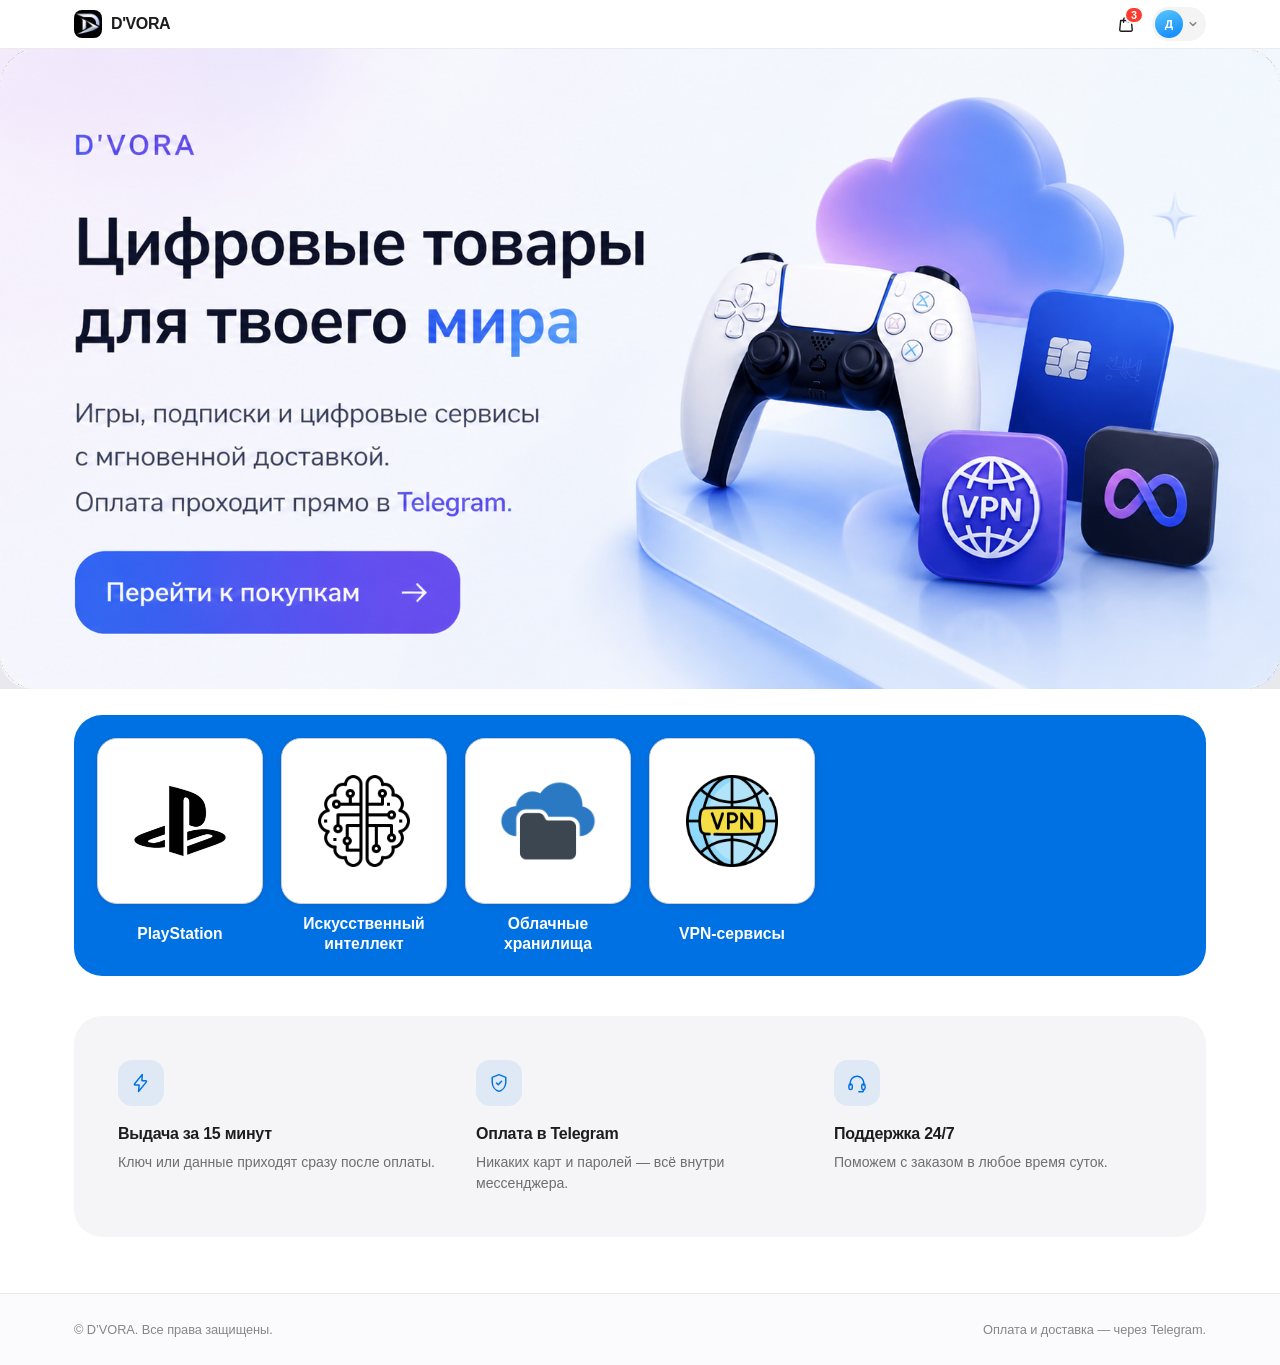
==== commit 9a0c0070: "Replace the services hero with a cover image and recolor the services and perks sections" ====
--- a/index.html
+++ b/index.html
@@ -112,13 +112,9 @@
 <main class="services">
 
   <section class="services-hero">
-    <div class="wrap">
-      <div class="services-band">
-        <span class="services-eyebrow">D&rsquo;VORA</span>
-        <h1 class="services-title">Наши&nbsp;услуги</h1>
-        <p class="services-sub">Игры, подписки и цифровые сервисы с мгновенной доставкой. Оплата проходит прямо в&nbsp;Telegram.</p>
-      </div>
-    </div>
+    <h1 class="sr-only">Наши услуги</h1>
+    <img class="services-cover" src="assets/images/first_pages/obloshka.png" alt="D&rsquo;VORA — игры, подписки и цифровые сервисы с мгновенной доставкой" width="1774" height="887" fetchpriority="high">
+    <p class="sr-only">Игры, подписки и цифровые сервисы с мгновенной доставкой. Оплата проходит прямо в&nbsp;Telegram.</p>
   </section>
 
   <section class="services-section">
--- a/css/main.css
+++ b/css/main.css
@@ -1184,11 +1184,30 @@
   padding-bottom:env(safe-area-inset-bottom);
 }
 
-/* hero */
+/* hero — обложка вместо текстового банка */
 .services-hero{
   padding:0;
   text-align:center;
-  background:#ffffff;
+  background:#e8e8ed;
+  line-height:0;
+}
+.services-cover{
+  display:block;
+  width:100%;
+  height:auto;
+  /* apple-style: только два нижних угла слегка скруглены */
+  border-radius:0 0 32px 32px;
+}
+/* доступный текст, визуально спрятанный */
+.sr-only{
+  position:absolute;
+  width:1px;height:1px;
+  margin:-1px;padding:0;
+  overflow:hidden;
+  clip:rect(0 0 0 0);
+  clip-path:inset(50%);
+  white-space:nowrap;
+  border:0;
 }
 /* same grey edge-to-edge band as the section titles on the other pages */
 .services-band{
@@ -1238,9 +1257,9 @@
   grid-template-columns:repeat(auto-fill,minmax(150px,1fr));
   gap:18px;
   padding:22px;
-  border:1px solid oklch(0.91 0.03 255);
+  border:1px solid transparent;
   border-radius:28px;
-  background:oklch(0.955 0.025 255);
+  background:#0071e3;
 }
 .service-item{
   display:flex;
@@ -1287,7 +1306,7 @@
   font-size:.98rem;
   line-height:1.25;
   text-align:center;
-  color:var(--ink);
+  color:#ffffff;
   /* two lines reserved so one-line labels don't shrink their card */
   min-height:2.5em;
   display:flex;
@@ -1312,9 +1331,10 @@
   display:grid;
   grid-template-columns:repeat(3,minmax(0,1fr));
   gap:clamp(16px,2.4vw,30px);
-  margin:clamp(40px,6vw,72px) 0 0;
-  padding-top:clamp(28px,4vw,44px);
-  border-top:1px solid rgba(0,0,0,.08);
+  margin:clamp(24px,3.6vw,40px) 0 0;
+  padding:clamp(28px,4vw,44px);
+  background:#f5f5f7;
+  border-radius:28px;
 }
 .service-perk-ic{
   display:flex;
@@ -1374,6 +1394,7 @@
 /* phones */
 @media(max-width:560px){
   .services-hero{padding:0}
+  .services-cover{border-radius:0 0 24px 24px}
   .services-band{padding:30px 18px}
   .services-eyebrow{font-size:.72rem;letter-spacing:.14em;margin-bottom:12px}
   .services-title{font-size:2.3rem;letter-spacing:-.03em}
@@ -1400,7 +1421,7 @@
     min-height:2.6em;
   }
 
-  .services-perks{margin-top:34px;padding-top:26px;gap:20px}
+  .services-perks{margin-top:20px;padding:26px 18px;gap:20px;border-radius:20px}
   .services-foot{padding:20px 0}
   .services-foot .wrap{justify-content:center;text-align:center}
 }
